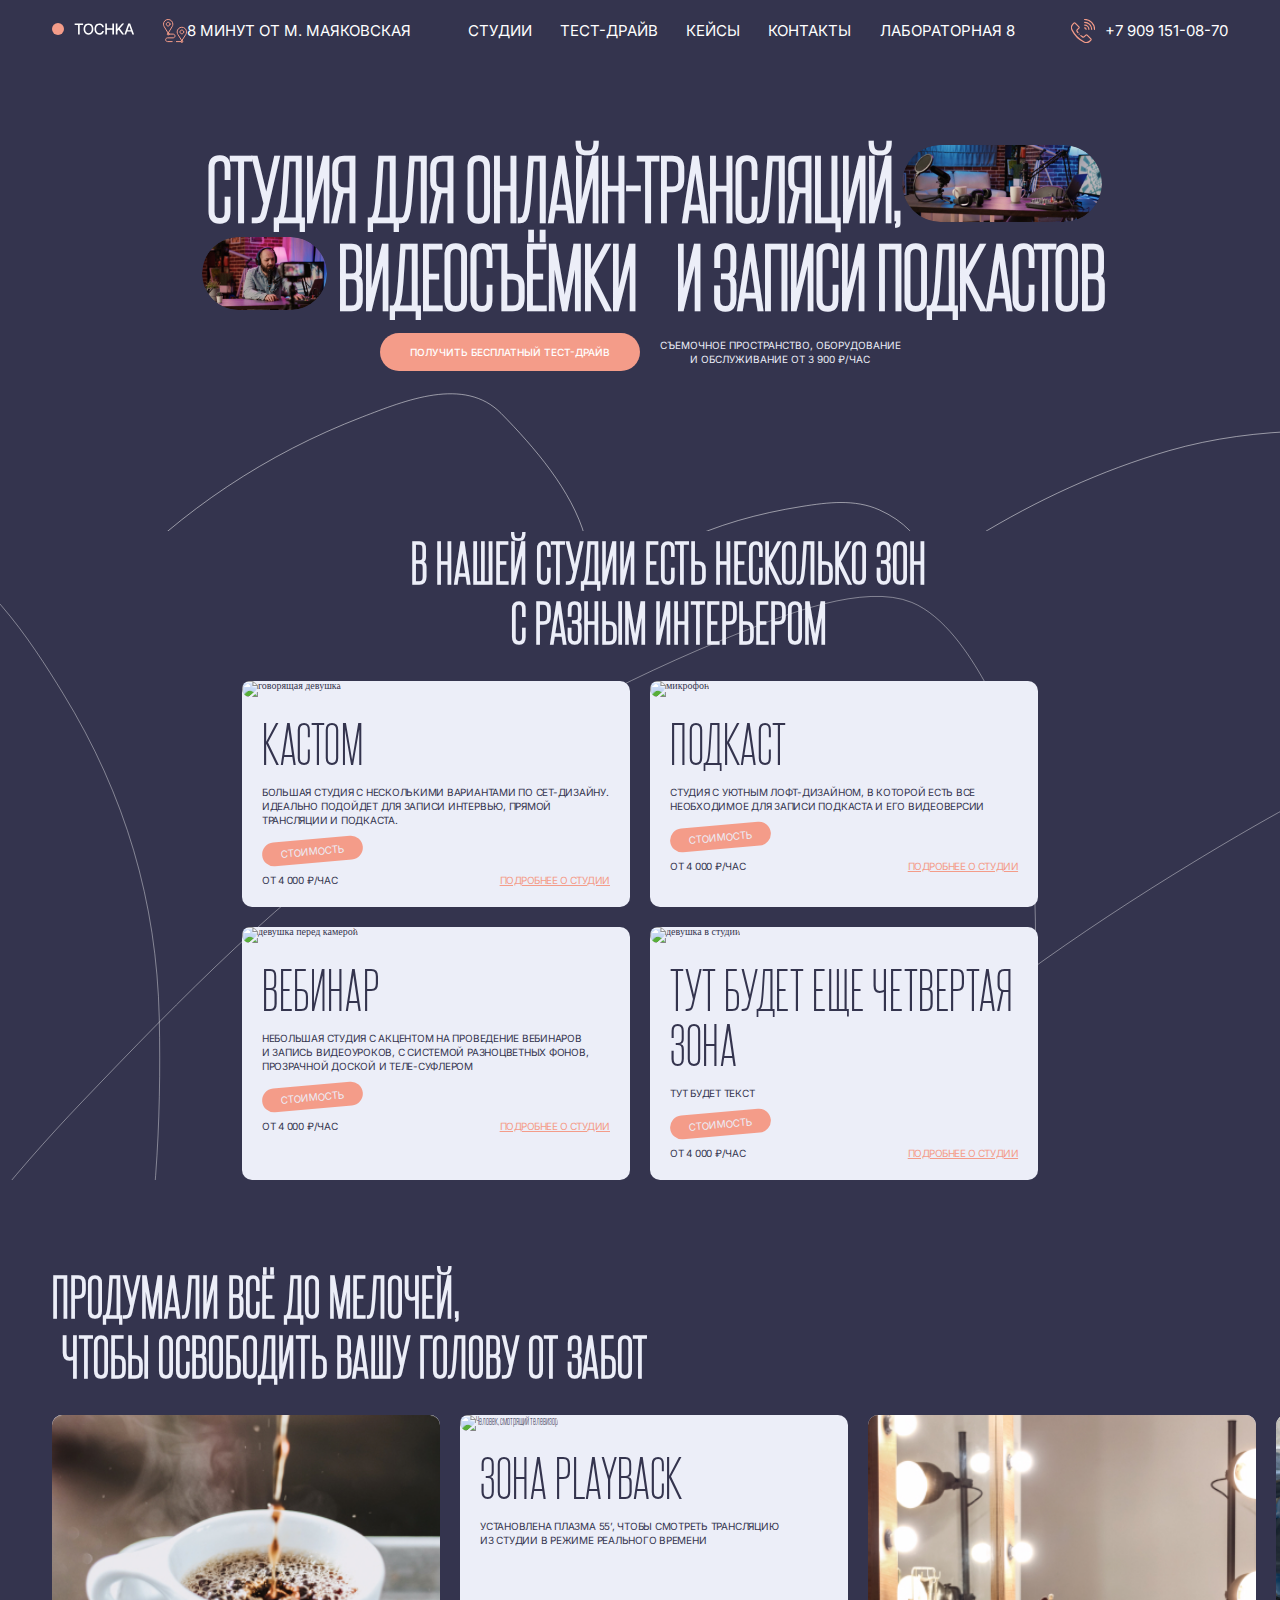
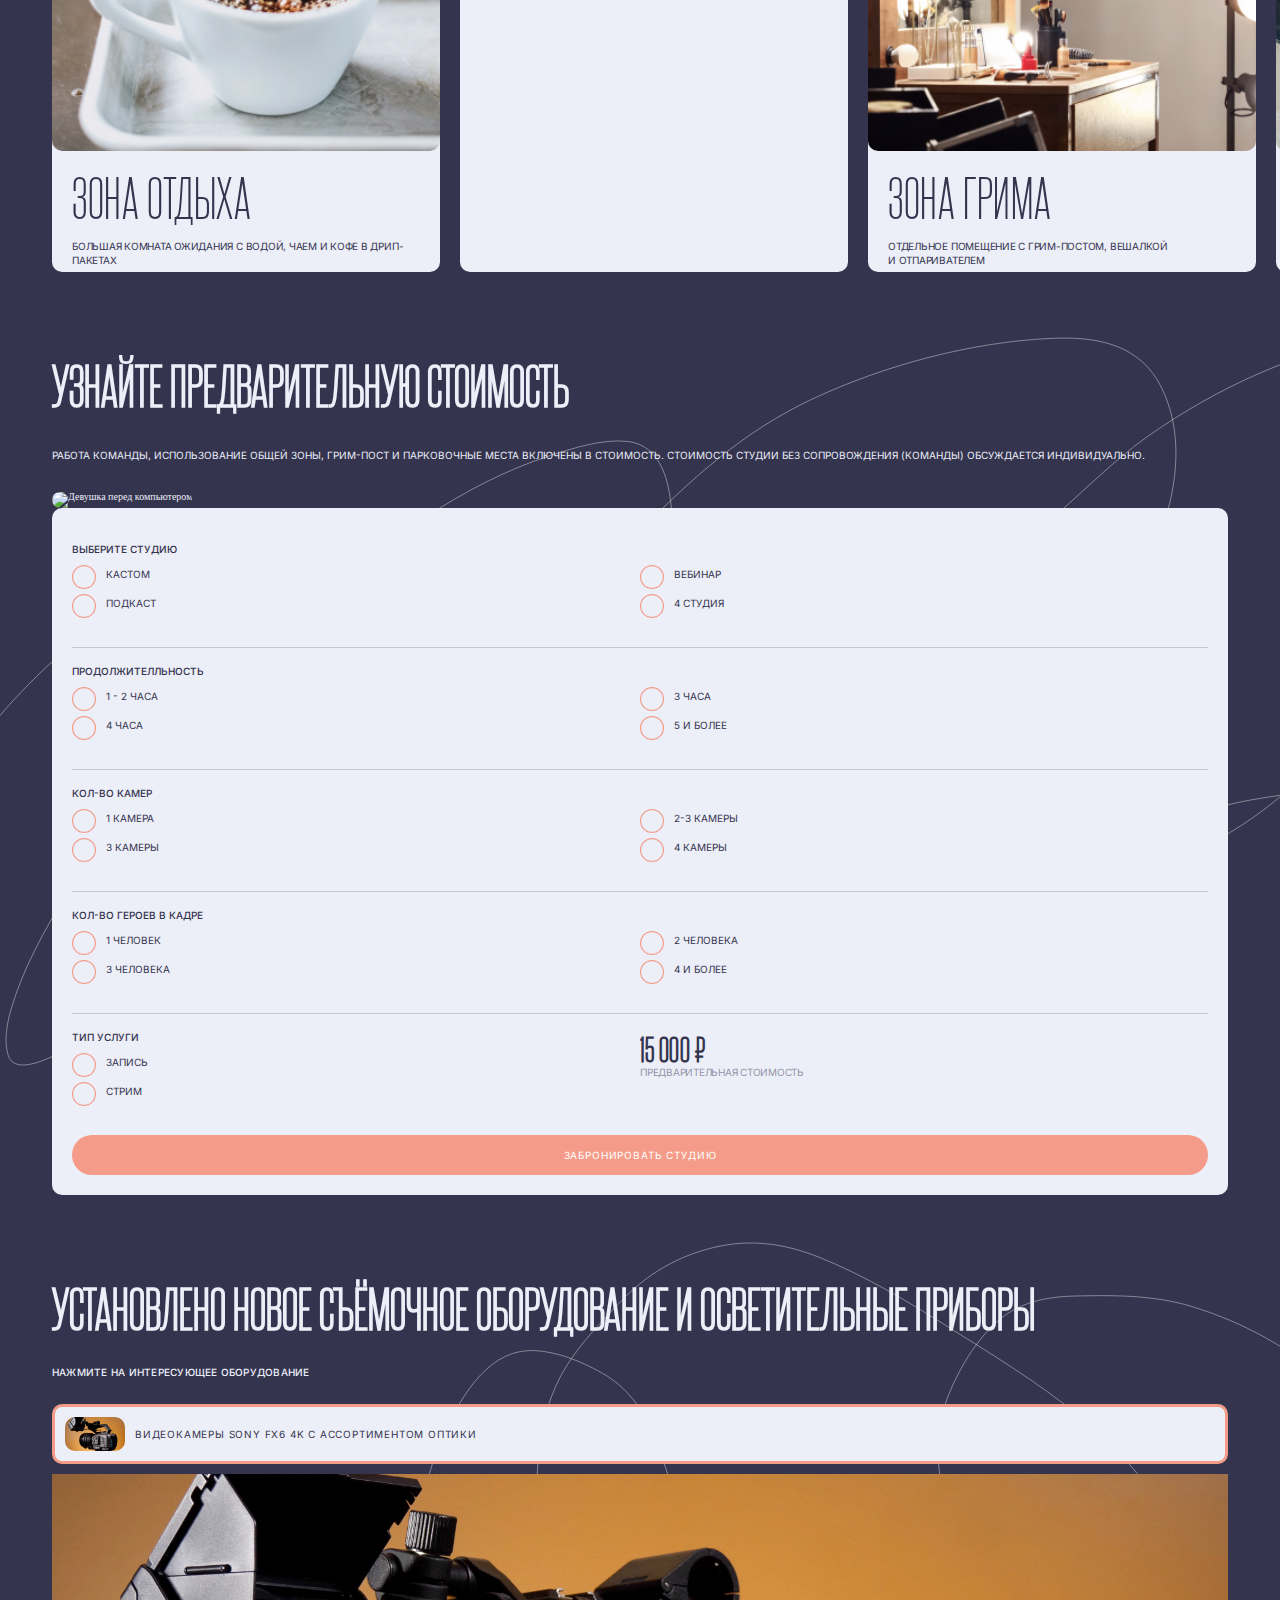
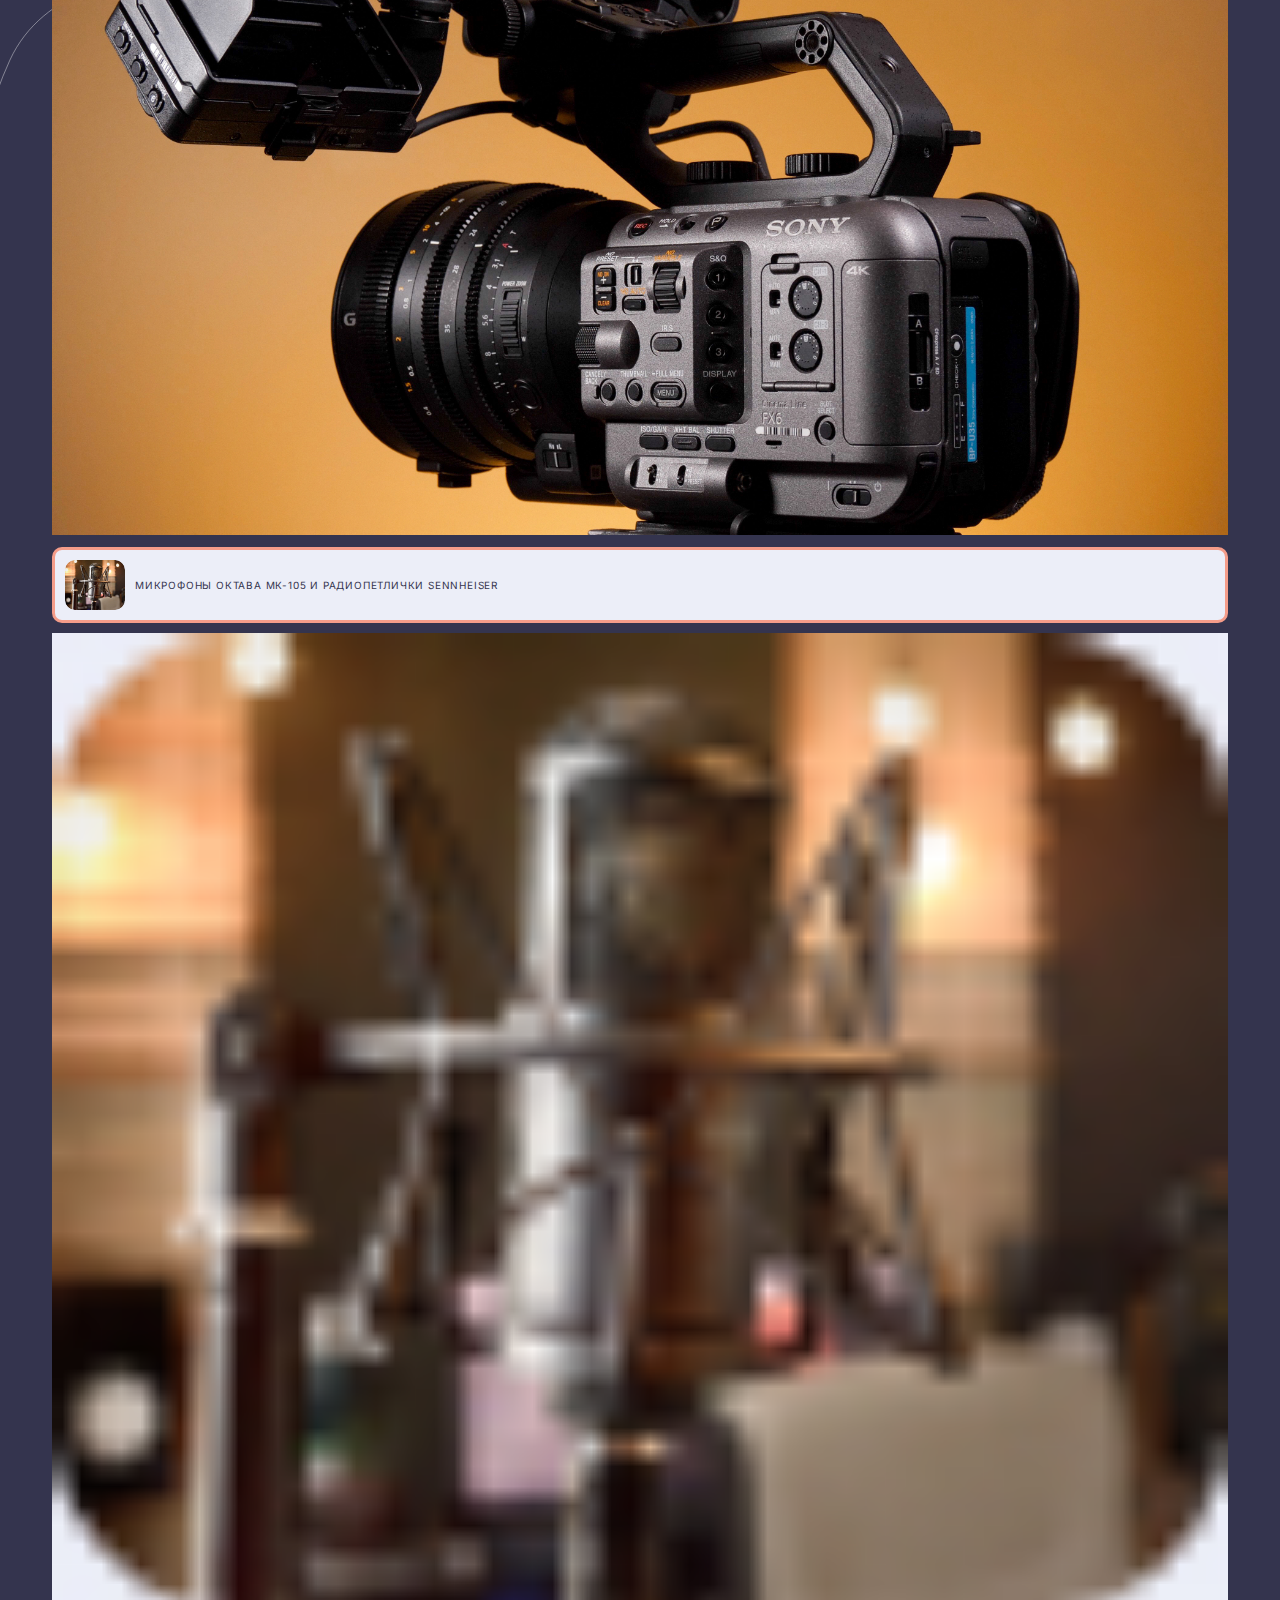
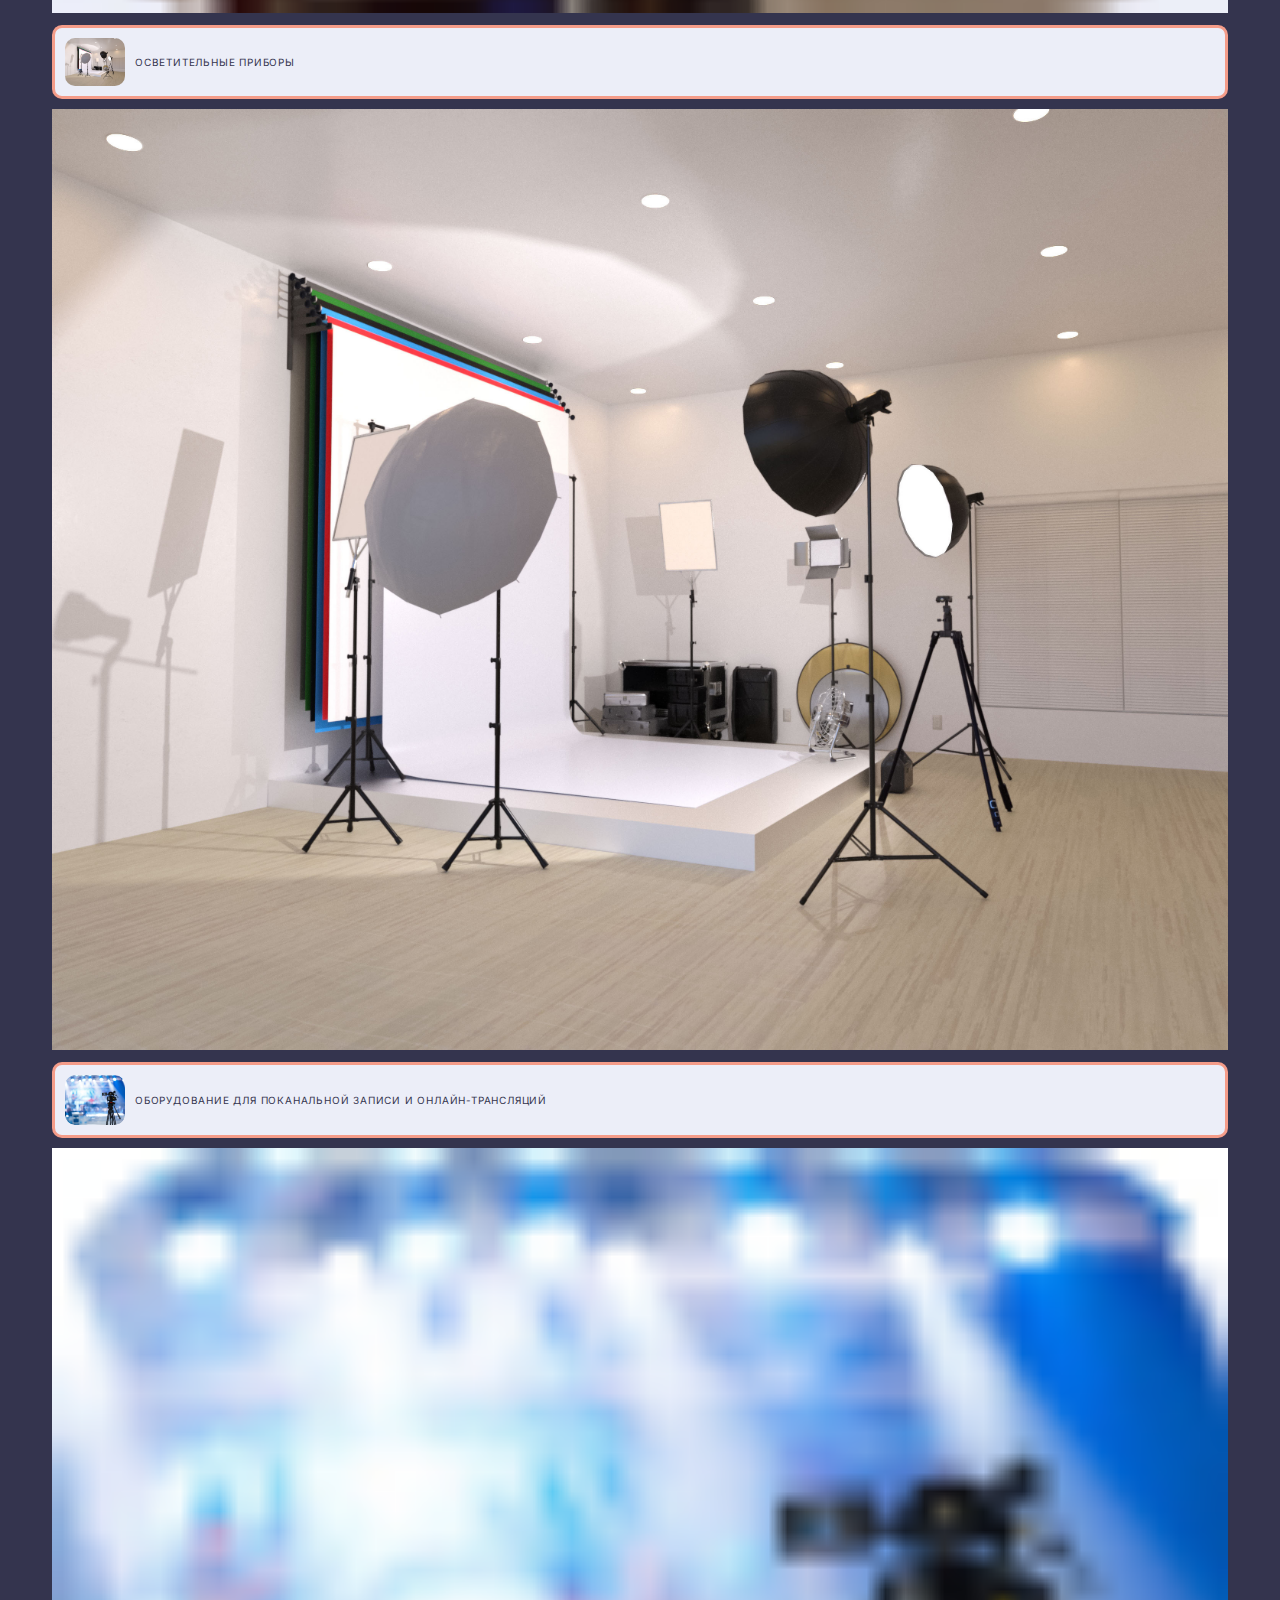
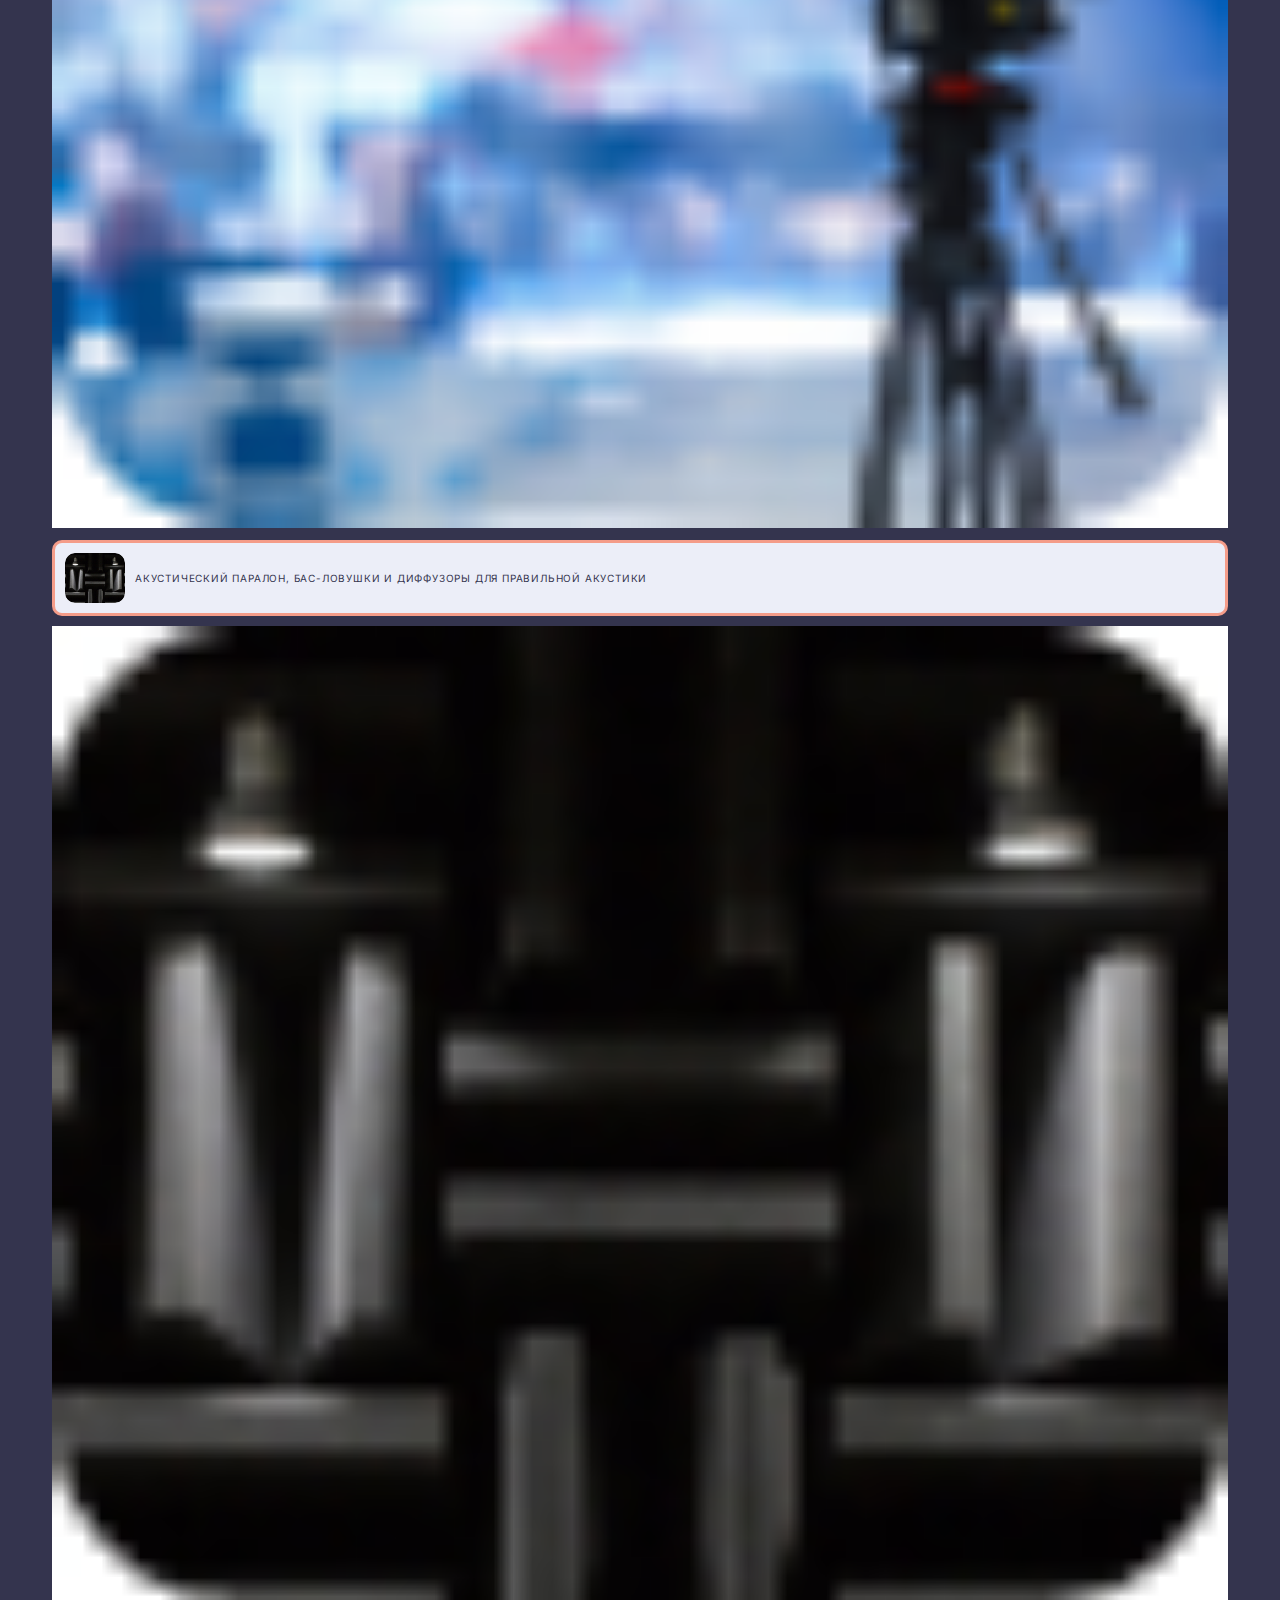
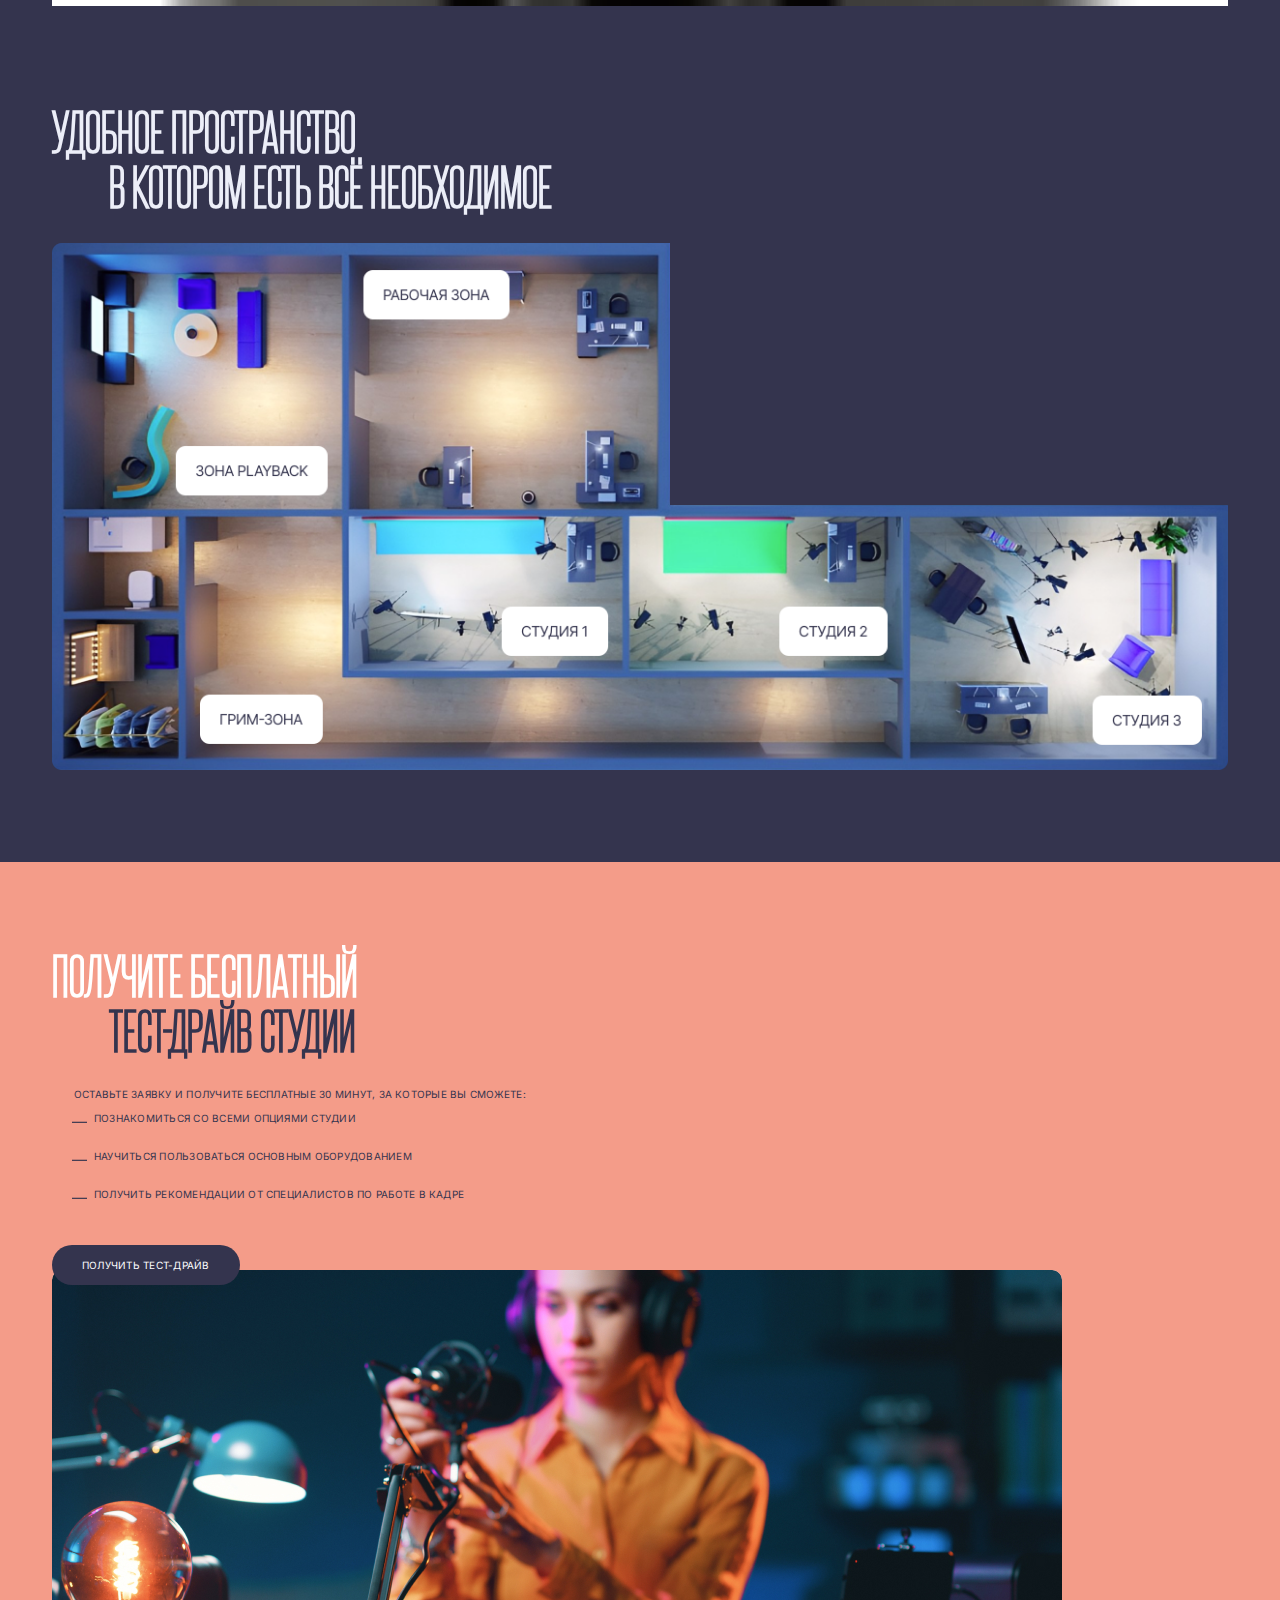
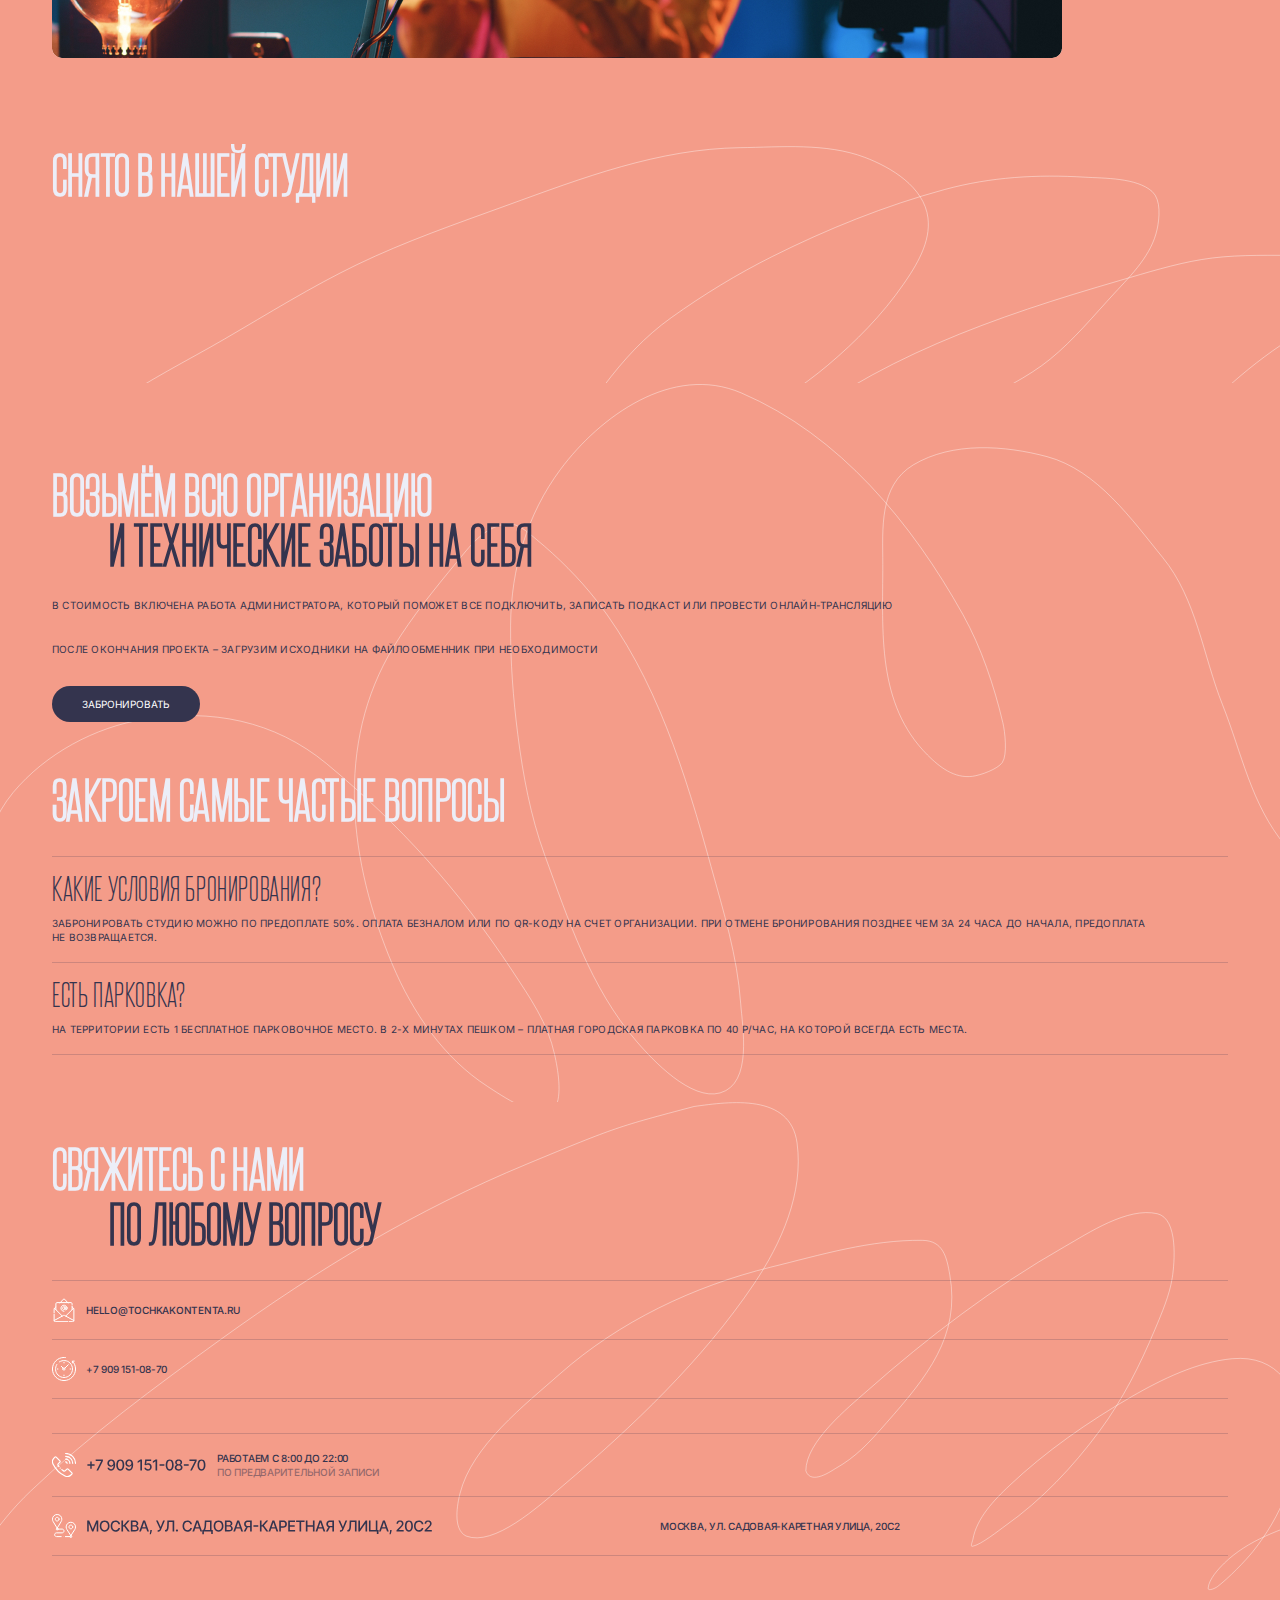
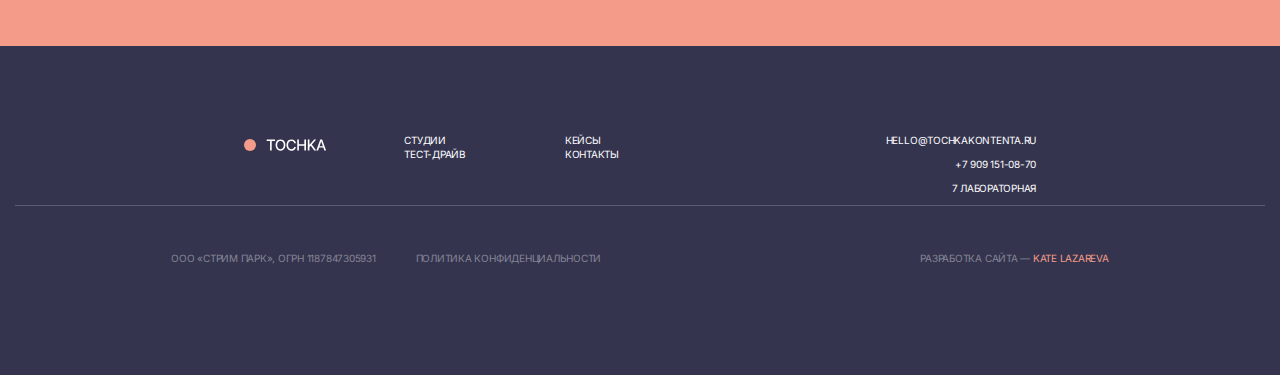
==== index.html @ ff220f50 "0" ====
<!DOCTYPE html>
<html lang="ru">
<head>
    <meta charset="UTF-8">
    <meta name="viewport" content="width=device-width, initial-scale=1.0">
    <link rel="stylesheet" href="normalize.css">
    <link rel="preconnect" href="https://fonts.googleapis.com">
    <link rel="preconnect" href="https://fonts.gstatic.com" crossorigin>
    <link href="https://fonts.googleapis.com/css2?family=Inter:wght@100;200&display=swap" rel="stylesheet">
    <link rel="stylesheet" href="styles.css">
    <title>TOCHKA</title>
</head>
<body>
    <header class="main-header">
        <div class="wrapper">
            <a href="#" class="logo-logo">
                <img src="imgs/logo.svg" alt="логотип">
            </a>
            <a href="#" class="main-header__loc">
                <img src="imgs/location.svg" alt="адресс">
                <span class="main-header__sp">8 минут от м. Маяковская</span>
            </a><br>
            <a href="#" class="main-header__link">студии</a>
            <a href="#" class="main-header__link">тест-драйв</a>
            <a href="#" class="main-header__link">кейсы</a>
            <a href="#" class="main-header__link">контакты</a>
            <a href="form.html" class="main-header__link">лабораторная 8</a><br>
            <a href="#" class="main-header__sp">
                <img src="imgs/phone.svg" alt="номер телефона">
                <span class="main-header__span">+7 909 151-08-70</span>
            </a>
            <button class="main-header__burger">
                <img src="imgs/burger.svg" alt="бургер меню">
            </button>

        </div>
    </header>
    <main>
        <section class="section_1">
            <div class="wrapper" style="text-align: center;">
                <p class="section_1__main-p">
                    <span class="main-header__image-span">
                        студия для онлайн-трансляций,<img class="sect_1-img_1" src="imgs/studio1.jpg" alt="студия">
                    </span>
                 </p>
                
                 <p class="section_1__main-p">
                    <span class="main-header__image-span">
                    <img class="sect_1-img_2" src="imgs/studio2.jpg" alt="говорящий диктор">
                     видеосъёмки
                    </span>
                    <span class="main-header__image-span">и записи подкастов</span>
                </p>
                
                <div class="section__bottom">
                    <div class="section_1__block">
                        <a href="#" class="section_1__button">Получить бесплатный тест-драйв</a>
                    </div>
                    <p class="section_1__sub-p">Съемочное пространство, оборудование<br>и обслуживание от 3 900 ₽/час</p>
                </div>
            </div>
        </section>
        <section class="section_2">
            <div class="wrapper">
                <h2>
                    <span class="section_2__span-1">в нашей студии есть</span> 
                    <span class="section_2__span-2"> несколько зон</span> 
                    <br> 
                    <span class="section_2__span-3">с разным интерьером</span>
                </h2>
                
                <ul class="section_2__list">
                    <li class="list__item">
                        <img src="imgs/girl234.jpg" alt="говорящая девушка">
                        <div class="item__main">
                            <h3>кастом</h3>
                            <p>Большая студия с несколькими вариантами по сет-дизайну. 
                            Идеально подойдет для записи интервью, прямой трансляции и подкаста.</p>
                            <p class="item__cost">стоимость</p>
                            <div class="item__bottom">
                                <p>От 4 000 ₽/час</p>
                                <a href="#">Подробнее о студии</a>
                            </div>
                        </div>
                    </li>
                    <li class="list__item">
                        <img src="imgs/microo.jpg" alt="микрофон">
                        <div class="item__main">
                            <h3>подкаст</h3>
                            <p>Студия с уютным лофт-дизайном, в которой есть все необходимое для записи
                            подкаста и его видеоверсии</p>
                            <p class="item__cost">стоимость</p>
                            <div class="item__bottom">
                                <p>От 4 000 ₽/час</p>
                                <a href="#">Подробнее о студии</a>
                            </div>
                        </div>
                    </li>
                    <li class="list__item">
                        <img src="imgs/girl.jpg" alt="девушка перед камерой">
                        <div class="item__main">
                            <h3>вебинар</h3>
                            <p>Небольшая студия с акцентом на проведение вебинаров и запись видеоуроков,
                            с системой разноцветных фонов, прозрачной доской и теле-суфлером</p>
                            <p class="item__cost">стоимость</p>
                            <div class="item__bottom">
                                <p>От 4 000 ₽/час</p>
                                <a href="#">Подробнее о студии</a>
                            </div>
                        </div>
                    </li>
                    <li class="list__item">
                        <img src="imgs/1111.jpg" alt="девушка в студии" class="section_2__img">
                        <div class="item__main">
                            <h3>Тут будет еще четвертая зона</h3>
                            <p>тут будет текст</p>
                            <p class="item__cost">стоимость</p>
                            <div class="item__bottom">
                                <p>От 4 000 ₽/час</p>
                                <a href="#">Подробнее о студии</a>
                            </div>
                        </div>
                    </li>
                </ul>
            </div>
        </section>
        <section class="section_3">
            <div class="wrapper">
                <h2> 
                    <span class="section_3__span-1" style="text-align: center;">Продумали всё до мелочей,</span><br>
                    <span class="section_3__span-2">чтобы освободить</span> 
                    <span class="section_3__span-3">вашу голову от забот</span>
                </h2>

                <ul class="section_3__list">
                    <li class="list__item">
                        <img src="imgs/coffee.jpg" alt="кофе">
                        <div class="item__main">
                            <h3>Зона отдыха</h3>
                            <p>Большая комната ожидания с водой, чаем и кофе в дрип-пакетах</p>
                        </div>
                    </li>

                    <li class="list__item">
                        <img src="imgs/2222.jpg" alt="Человек, смотрящий телевизор">
                        <div class="item__main">
                            <h3>Зона playback</h3>
                            <p>Установлена плазма 55’, чтобы смотреть трансляцию из студии в режиме реального времени</p>
                        </div>
                    </li>
                    
                    <li class="list__item">
                        <img src="imgs/makeup.jpg" alt="Зона грима">
                        <div class="item__main">
                            <h3>Зона грима</h3>
                            <p>Отдельное помещение с грим-постом, вешалкой и отпаривателем</p>
                        </div>
                    </li>
                    
                    <li class="list__item">
                        <img src="imgs/car.jpg" alt="Машины на парковке">
                        <div class="item__main">
                            <h3>Парковочные места</h3>
                            <p>2 парковочных места для наших гостей прямо под окнами в тихом, закрытом дворе</p>
                        </div>
                    </li>
                </ul>
            </div>
        </section>
        <section class="section_4">
            <div class="wrapper">
                <h2>УЗНАЙТЕ ПРЕДВАРИТЕЛЬНУЮ СТОИМОСТЬ </h2>
                <p class="section_4__main-p">Работа команды, использование общей зоны, грим-пост и парковочные места включены в стоимость. 
                    Стоимость студии без сопровождения (команды) обсуждается индивидуально.</p>
                <div class="form">
                    <div class="form__image">
                        <img src="imgs/3333.jpg" alt="Девушка перед компьютером" class="form__main-image">
                    </div>
                    <form method="post" class="main-form">
                        <fieldset class="main-form__fieldset">
                            <legend>
                                Выберите студию
                            </legend>
                            <ul class="form__list">
                                <li>
                                    <input type="radio" name="servise" id="radio-1">
                                    <label for="radio-1">кастом</label>
                                </li>
                                <li>
                                    <input type="radio" name="servise" id="radio-2">
                                    <label for="radio-2">Вебинар</label>
                                </li>
                                <li>
                                    <input type="radio" name="servise" id="radio-3">
                                    <label for="radio-3">Подкаст</label>
                                </li>
                                <li>
                                    <input type="radio" name="servise" id="radio-4">
                                    <label for="radio-4">4 студия</label>
                                </li>
                            </ul>
                        </fieldset>
                        <fieldset class="main-form__fieldset">
                            <legend>
                                Продолжителльность
                            </legend>
                            <ul class="form__list">
                                <li>
                                    <input type="radio" name="time" id="radio-5">
                                    <label for="radio-5">1 - 2 часа</label>
                                </li>
                                <li>
                                    <input type="radio" name="time" id="radio-6">
                                    <label for="radio-6">3 часа</label>
                                </li>
                                <li>
                                    <input type="radio" name="time" id="radio-7">
                                    <label for="radio-7">4 часа</label>
                                </li>
                                <li>
                                    <input type="radio" name="time" id="radio-8">
                                    <label for="radio-8">5 и более</label>
                                </li>
                            </ul>
                        </fieldset>
                        <fieldset class="main-form__fieldset">
                            <legend>
                                кол-во камер
                            </legend>
                            <ul class="form__list">
                                <li>
                                    <input type="radio" name="cam" id="radio-9">
                                    <label for="radio-9">1 камера</label>
                                </li>
                                <li>
                                    <input type="radio" name="cam" id="radio-10">
                                    <label for="radio-10">2-3 камеры</label>
                                </li>
                                <li>
                                    <input type="radio" name="cam" id="radio-11">
                                    <label for="radio-11">3 камеры</label>
                                </li>
                                <li>
                                    <input type="radio" name="cam" id="radio-12">
                                    <label for="radio-12">4 камеры</label>
                                </li>
                            </ul>
                        </fieldset>
                        <fieldset class="main-form__fieldset">
                            <legend>
                                кол-во героев в кадре
                            </legend>
                            <ul class="form__list">
                                <li>
                                    <input type="radio" name="heroes" id="radio-13">
                                    <label for="radio-13">1 человек</label>
                                </li>
                                <li>
                                    <input type="radio" name="heroes" id="radio-14">
                                    <label for="radio-14">2 человека</label>
                                </li>
                                <li>
                                    <input type="radio" name="heroes" id="radio-15">
                                    <label for="radio-15">3 человека</label>
                                </li>
                                <li>
                                    <input type="radio" name="heroes" id="radio-16">
                                    <label for="radio-16">4 и более</label>
                                </li>
                            </ul>
                        </fieldset>
                        <div class="last-list">
                            <fieldset class="section_4__form__last-list main-form__fieldset form__list">
                                <legend>Тип услуги</legend>
                                <ul>
                                    <li>
                                        <input type="radio" name="type" id="radio-17">
                                        <label for="radio-17">Запись</label>
                                    </li>
                                    <li>
                                        <input type="radio" name="type" id="radio-18">
                                        <label for="radio-18">Стрим</label>
                                    </li>
                                </ul>
                            </fieldset>
                            <div class="last-list-cost">
                                <span>15 000 ₽</span>
                                <p>Предварительная стоимость</p>
                            </div>
                        </div>  
                        <a class="main-form__link--btn" href="#">Забронировать студию</a>
                    </form>
                </div>
            </div>
        </section>
        <section class="section_5">
            <div class="wrapper">
                <h2>Установлено новое съёмочное оборудование и осветительные приборы</h2>
                <p class="section_5-p-start">Нажмите на интересующее оборудование</p>
                <ul>
                    <li>
                        <details open>
                            <summary>
                                <img src="imgs/4444.jpg" alt="камера" width="60px">
                                Видеокамеры Sony FX6 4K с ассортиментом оптики
                            </summary>
                            <img src="imgs/4444.jpg" alt="видеокамера" class="details_active">
                        </details>   
                    </li>
                    
                    <li>
                        <details open>
                            <summary>
                                <img src="imgs/micro.jpg" alt="микрофон" width="60px">
                                Микрофоны Октава МК-105 и радиопетлички Sennheiser
                            </summary>
                            <img src="imgs/micro.jpg" alt="микрофон" class="details_active">
                        </details>
                    </li>
                    
                    <li>
                        <details open>
                            <summary>
                                <img src="imgs/lamp.jpg" alt="Лампы" width="60px">
                                Осветительные приборы
                            </summary>
                            <img src="imgs/lamp.jpg" alt="Лампы" class="details_active">
                        </details>
                    </li>
                    
                    <li>
                        <details open>
                            <summary>
                                <img src="imgs/camera 2.jpg" alt="Видеокамера на студии" width="60px">
                                Оборудование для поканальной записи и онлайн-трансляций
                            </summary>
                            <img src="imgs/camera 2.jpg" alt="Видеокамера на студии" class="details_active">
                        </details>
                    </li>
                    
                    <li>
                        <details open>
                            <summary>
                                <img src="imgs/sound.jpg" alt="Паралон" width="60px">
                                акустический паралон, бас-ловушки и диффузоры для правильной акустики
                            </summary>
                            <img src="imgs/sound.jpg" alt="Паралон" class="details_active">
                        </details>
                    </li>
                </ul>
            </div>
        </section>
        <section class="section_6">
            <div class="wrapper">
                <h2>Удобное пространство <br> 
                    <span>в котором есть всё</span> необходимое</h2>
                <img src="imgs/flat.png" alt="схема студии" width="100%">
            </div>
        </section>
        <div class="second-main-part">
            <section class="section_7">
                <div class="wrapper">
                    <h2 ;">Получите бесплатный <br> 
                        <span class="section_7__h2-span">
                            тест-драйв студии
                        </span>
                    </h2>
                    
                    <div class="section_7-main">
                        <p>Оставьте заявку и получите бесплатные 30 минут, за которые вы сможете:</p>
                        <ul>
                            <li><img src="imgs/line.svg" alt="Тире"> <p>Познакомиться со всеми опциями студии</p> </li><br>
                            <li><img src="imgs/line.svg" alt="Тире"> <p>Научиться пользоваться основным оборудованием</p> </li><br>
                            <li><img src="imgs/line.svg" alt="Тире"> <p>Получить рекомендации от специалистов по работе в кадре</p> </li><br>
                        </ul>
                    </div>
                    
                    <div class="section_7__link-block">
                        <a class="part-2__link" href="#" >Получить тест-драйв</a>
                    </div>
                    
                    <img src="imgs/women-micro.jpg" alt="Женщина за микрофоном" class="section_7-main-image">
                </div>
            </section>
            <section class="section_8">
                <div class="wrapper">
                    <h2>Снято в нашей студии</h2>
                    <ul>
                        <li>
                            <iframe width="72.5%" src="https://www.youtube.com/watch?v=6B_uDsIemXo"></iframe>
                        </li>
                        <li>
                            <iframe width="72.5%" src="https://www.youtube.com/watch?v=6B_uDsIemXo"></iframe>
                        </li>
                        <li>
                            <iframe width="72.5%" src="https://www.youtube.com/watch?v=6B_uDsIemXo"></iframe>
                        </li>
                    </ul>
                </div>
            </section>
            <section class="section_9">
                <div class="wrapper">
                    <div class="section_9-top">
                        <h2>Возьмём всю организацию <br> <span>и технические заботы на себя</span></h2>
                        <div class="section-9-top__main">
                            <div>
                                <p>В стоимость включена работа администратора, который поможет все подключить, 
                                    записать подкаст или провести онлайн-трансляцию</p>
                            </div>
                            <div>
                                <p>после окончания проекта – загрузим исходники на файлообменник при необходимости</p>
                                <a href="#" class="part-2__link">Забронировать</a>
                            </div>
                        </div>
                    </div>
                    <div class="section_9-main">
                        <h2>Закроем самые частые вопросы</h2>
                        <ul>
                            <li>
                                <h3>Какие Условия бронирования?</h3>
                                <p>Забронировать студию можно по предоплате 50%. 
                                Оплата безналом или по QR-коду на счет организации. 
                                При отмене бронирования позднее чем за 24 часа до начала, 
                                предоплата не возвращается.</p>
                            </li>
                            <li>
                                <h3>Есть Парковка?</h3>
                                <p>На территории есть 1 бесплатное парковочное место. 
                                В 2-х минутах пешком – платная городская парковка по 40 р/час, 
                                на которой всегда есть места.</p>
                            </li>
                        </ul>
                    </div>
                </div>
            </section>
            <section class="section_10">
                <div class="wrapper">
                    <h2>Свяжитесь с нами <br> <span>по любому вопросу</span></h2>
                    <ul class="contact-list">
                        <li class="contact-list__item">
                            <img src="imgs/mail.svg" alt="Почта"> hello@tochkakontenta.ru
                        </li>
                        <li class="contact-list__item">
                            <img src="imgs/time.svg" alt="телефон"> +7 909 151-08-70
                        </li>
                        <li class="contact-list__item">
                            <a href="#"><img src="imgs/telegram.svg" alt="Telegram" class="sr-only"></a> 
                            <a href="#"><img src="imgs/whatsapp.svg" alt="Whatsapp" class="sr-only"></a>
                        </li>
                        <li class="contact-list__item">
                            <img src="imgs/working-hours.svg" alt="Часы">
                            <p>Работаем с 8:00 до 22:00 <br> 
                                <span>по предварительной записи</span>
                            </p>
                        </li>
                        <li class="contact-list__item">
                            <img src="imgs/location-2.svg" alt="Адресс"> 
                            <a href="https://yandex.ru/maps/213/moscow/house/sadovaya_karetnaya_ulitsa_20s2/Z04YcAZgQUIGQFtvfXt2c3hkZg==/?ll=37.611814%2C55.772374&z=17.91"> Москва, ул. Садовая-Каретная улица, 20с2</a>
                        </li>
                    </ul>
                </div>
            </section>
        </div>
    </main>
    <footer>
        <div class="footer">
            <container class="footer-flex">    
                <ul class="footer-links__grid">
                    <li class="footer-links__grid-item">
                        <img class="logo" src="imgs/logo.svg">
                    </li>
                    <li class="footer-links__grid-item">
                        <a href="#" class="footer-content">студии</a><br>
                        <a href="#" class="footer-content">тест-драйв</a>
                    </li>
                    <li class="footer-links__grid-item">
                        <a href="#" class="footer-content">кейсы</a><br>
                        <a href="#" class="footer-content">контакты</a>
                    </li>
                    <li class="footer-links__grid-item">
                        <img src="imgs/vk.svg" alt="логотип вк" class="sr-only">
                        <img src="imgs/youtube.svg" alt="логотип ютуба" class="sr-only">
                    </li>
                    <li class="footer-content__grid-item">
                        <div class="footer-links-grid__grid">
                            <a href="#" class="footer-content">hello@tochkakontenta.ru</a>
                            <a href="#" class="footer-content">+7 909 151-08-70</a>
                            <a href="grid.html" class="footer-content">7 лабораторная</a>
                            <a class="footer-content">
                                <img src="imgs/telegram1.svg" alt="логотип телеграма" class="sr-only">
                                <img src="imgs/whatsapp1.svg" alt="логотип ватцапа" class="sr-only">
                            </a>
                        </div>
                    </li>
                </ul>
            </container>
            <div class="footer-line"></div>
            <div class="politics-center">
                <div class="politics">
                    <p class="politics-grid">ООО «Стрим Парк», ОГРН 1187847305931</p>
                    <p class="politics-grid">Политика конфиденциальности</p>
                    <p style="text-align: end; padding: 20px;">Разработка сайта — <a href="#">Kate lazareva</a></p>
                </div>    
            </div>
            
        </div>
        
    </footer>
</body>
</html>
---- styles.css ----
@font-face {
    font-family: "Steelfish";
    src: url("fonts/SteelfishLt-Regular.woff") format('woff'),
         url("fonts/SteelfishRg-Bold.woff") format('woff');
}        

* {
    box-sizing: border-box;
}

html ::selection{
    color: var(--main);
    background-color: var(--second-main);
}

html, body{
    min-width: 100%;
    overflow-x: hidden;
}

a:visited {
    color:  white;
}

ul {
    list-style-type: none;
}

h1 h2 h3 h4 h5 h6 {
    font-family: 'Steelfish', sans-serif;
}

:root {
    font-size: 62.5%;
    --second-main: #F49C89;
    --main-text: #ECEEF8;
    --main: #34344E;
    --sub-text: #FFF;
    --line-color: rgba(52, 52, 78, 0.50);
}  


body{
    color: var(--main-text);
    background-color: var(--main);
}

header{
    font-size: 1.5rem;
}

.main-header .wrapper {
    display: flex;
    flex-direction: row;
    justify-content: space-between;
    flex-wrap: nowrap;
    text-align: center;
    padding: 17px 20px 16px;
    background-color: var(--main);
}

.second-main-part ::selection{
    color: var(--second-main);
    background-color: var(--main);
}

.sr-only {
    position: absolute;
    width: 1px;
    height: 1px;
    padding: 0;
    margin: -1px;
    overflow: hidden;
    clip: rect(0, 0, 0, 0);
    white-space: nowrap;
    border-width: 0;
}

.main-header__link{
    color: var(--sub-text);
    display: flex;
    align-items: center;
    text-decoration: none;
    font-family: "Inter", sans-serif;
    text-transform: uppercase;
}
.main-header__sp{
    color: var(--sub-text);
    display: flex;
    align-items: center;
    text-decoration: none;
    font-family: "Inter", sans-serif;
    text-transform: uppercase;
}
.main-header__loc{
    color: var(--sub-text);
    display: flex;
    align-items: center;
    text-decoration: none;
    font-family: "Inter", sans-serif;
    text-transform: uppercase;
}

.main-header__span{
    padding-left: 10px;
}

.main-header__link--laba{
    color: var(--second-main);
}

.link__adr{
    display: none;
}

.main-header__list{
    gap: 20px;
    display: flex;
    margin-top: 10px;
    
}

.main-header__burger{
    display: none;
    background-color: transparent;
    background-repeat: no-repeat;
    border: none;
    cursor: pointer;
    overflow: hidden;
    outline: none;
}

.hidden_h1{
    display: none;
}

.section_1{
    padding: 82px 0 145px;
    background-color:  var(--main); 
    background: url('../imgs/Vector\ 7.svg') 0 0 no-repeat;
}

.section_1__main-p  {
    font-size: 8rem;
    font-family: 'Steelfish', sans-serif;
    font-weight: 700;
    line-height: 110%;
    text-transform: uppercase;
}

.sect_1-img_1{
    border-radius: 200px;
    object-fit: cover;
    width: 200px;
}

.sect_1-img_2{
    border-radius: 200px;
    object-fit: cover;
    width: 125px;
}


.section_1__main-p span{
    margin-left: 28px;
}

.section_1__sub-p{
    font-family: 'Inter', sans-serif;
    font-style: normal;
    font-weight: 400;
    line-height: 140%;
    text-transform: uppercase;
}

.main-header__image-span{
    position: relative;
    
}

.main-header__image-span ::before{
    background-size: 100px 100px;
    display: block;
    position: absolute;
    background-image: url('../imgs/Rectangle\ 75.jpg');
    width: 100px;
    height: 100px;
}

.section_1__block{
    text-align: center
}
.section_1__button{
    width: 270px;
    padding: 13px 30px;
    color: var(--sub-text);
    text-transform: uppercase;
    text-decoration: none;
    font-weight: 500;
    font-family: 'Inter';
    background-color: var(--second-main);
    border-radius: 100px;
    line-height: 100%;
}

.section_1__button:hover{
    transition: 0.3s;
    color: var(--second-main );
    background-color: var(--main);
    border: 2px solid var(--second-main);
    padding: 11px 28px;
}

.section__bottom{
    margin: 20px 0;
    align-items: center;
    gap: 20px;
    display: flex;
    flex-wrap: wrap-reverse;
    justify-content: center;
}

.section_2{    
    background: url('../imgs/Vector\ 1.svg') 0 0 no-repeat; 
}

.section_2 h2{
    font-size: 5rem;
    font-style: normal;
    text-align: center;
    font-family: 'Steelfish', sans-serif;
    line-height: 120%;
    text-transform: uppercase;
    margin-bottom: 30px;
    letter-spacing: 1px;
    position: relative;
    font-weight: bold;
}

.section_2__span-1{
    margin-left: 57px;
    padding: 0;
}

.section_2__span-3{
    margin-left: 57px;
}

.section_2__list{
    display: flex;
    flex-wrap: wrap;
    justify-content: center;
    gap: 20px;
}


.list__item{
    min-width: 33%;
    background-color:var(--main-text);
    color: var(--main);
    max-width: 320px;
    border-radius: 10px;
}

.list__item img{
    height: 336px;
    width: 100%;
    border-radius: 10px;
    object-fit: cover;
}

.item__main{
    padding: 18px 20px 20px;
    font-weight: normal;
}

.item__main h3{
    font-family: 'Steelfish';
    font-size: 5rem;
    font-weight: 500;
    line-height: 110%; /* 33px */
    letter-spacing: 0.6px;
    text-transform: uppercase;
    margin-bottom: 15px;
}

.item__cost{
    transform: rotate(-5deg);
    padding: 5px 5px;
    border-radius: 100px;
    background: var(--second-main, #F49C89);
    display: flex;
    justify-content: center;
    align-items: center;
    line-height: 100%;
    color: var(--main-text);
    max-width: 101px;
    margin-top: 12px;
    margin-bottom: 10px;
    letter-spacing: 4%;
}

.item__main p{
    font-family: 'Inter', sans-serif;
    font-style: normal;
    font-weight: 400;
    line-height: 140%; /* 16.8px */
    letter-spacing: -0.24px;
    text-transform: uppercase;
}

.item__bottom{
    display: flex;
    justify-content: space-between;
    letter-spacing: -0.24px;
    line-height: 140%;
}

.item__bottom a {
    color: var(--second-main);
    font-family: 'Inter', sans-serif;
    text-transform: uppercase;
    line-height: 140%; /* 16.8px */
    letter-spacing: -0.48px;
}

.item__bottom a:hover{
    transition: 0.3s;
    color: var(--main);
} 
.section_3{
    font-family: "Steelfish", sans-serif; 
    margin-top: 85px;
    margin-bottom: 57px;
}

.section_3 h2{
    font-size: 5rem;
    font-style: normal;
    font-weight: 600;
    line-height: 120%; /* 44px */
    text-transform: uppercase;
    margin-bottom: 30px;
    letter-spacing: 1px;
}


.section_3__span-2{
    margin-left: 10px;
}

.section_3__list{
    display: flex;
    gap: 20px;
}

.section_3__list .list__item {
    width: 261px;
    height: 457px; 
}

.section_3__list li img{
    max-width: 100%;
    aspect-ratio: 1;
    object-fit: cover;
}

.section_4{
    padding-top: 28px;
    background: url('../imgs/Vector\ 9.svg') 0 0 no-repeat;
    padding-bottom: 47px;
}

.section_4 h2{
    font-family: 'Steelfish', sans-serif;
    font-size: 5rem;
    font-style: normal;
    font-weight: 700;
    line-height: 110%; 
}

.section_4__main-p{
    margin-top: 36px;
    font-style: normal;
    font-weight: 400;
    line-height: 140%; /* 16.8px */
    text-transform: uppercase;
    font-family: 'Inter', sans-serif;
    margin-bottom: 30px;
}

.main-form{
    background-color: var(--main-text);
    color: var(--main);
    border-radius: 10px;
}

.form__main-image{
    max-width: 100%;
    max-height: 1228px;
    border-radius: 10px;
    object-fit: cover;

}

.main-form{
    padding: 18px 20px 20px;
    font-family: 'Inter', sans-serif;
}

.main-form__fieldset{
    border: none;
    padding-bottom: 20px;
    border-bottom: 1px solid rgba(52, 52, 78, 0.20);
}

.form form legend{
    padding-top: 18px;
    padding-bottom: 15px;
    text-transform: uppercase;
    font-style: normal;
    font-weight: 500;
}

.form__list{
    display: grid;
    grid-template-columns: repeat(2, 1fr);
}

.form__list li input[type=radio]{
    display: none;
}

.form__list li label{
    text-transform: uppercase;
    margin-bottom: 19px;
    position: relative;
    user-select: none;
    display: inline-block;

}


.form__list li label:before{
    content: '';
    display: inline-block;
    position: absolute;
    width: 24px;
    height: 24px;
    top: -4px;
    left: -34px;
    background: url('../imgs/radio-btns (2).svg') 0 0 no-repeat;
}

.form__list li input[type=radio]:checked + label:before{
    background: url('../imgs/radio-btns (1).svg') 0 0 no-repeat;
}

.form__list li{
    margin-left: 34px
}

.form form .last-list fieldset{
    border: none;
}

.last-list{
    display: grid;
    grid-template-columns: repeat(2, 1fr)

}

.last-list-cost{
    margin-top: 18px;
}

.last-list-cost span {
    font-family: 'Steelfish';
    font-size: 3rem;
    font-style: normal;
    font-weight: 600;
    line-height: 110%; /* 33px */
    letter-spacing: 0.6px;
    text-transform: uppercase;
    margin-bottom: 13px;
}

.last-list-cost p {
    font-style: normal;
    font-weight: 400;
    line-height: 140%; /* 16.8px */
    letter-spacing: -0.24px;
    text-transform: uppercase;
    color: rgba(52, 52, 78, 0.50);
}

.main-form__link--btn{
    display: flex;
    justify-content: center;
    text-decoration: none;
    background-color: var(--second-main);
    padding: 13px 20px;
    color: white;
    border-radius: 100px;
    font-style: normal;
    font-weight: 400;
    line-height: 140%; /* 16.8px */
    letter-spacing: 0.84px;
    text-transform: uppercase;
}

.main-form__link--btn:hover{
    transition: 0.3s;
    background-color: var(--main);
    color: var(--second-main);
}


.section_5{
    padding-top: 38px;
    background: url('../imgs/Vector\ 10.svg') 0 0 no-repeat;
}

.section_5 summary {
    cursor: pointer;
    display: flex;
    padding: 10px;
    background-color: var(--main-text);
    color: var(--main);
    align-items: center;
    font-style: normal;
    font-weight: normal;
    line-height: 140%; /* 16.8px */
    letter-spacing: 0.8px;
    text-transform: uppercase;
    font-family: 'Inter', sans-serif;
    border-radius: 10px;
    border: 3px solid var(--second-main);
    margin-bottom: 10px;
}
.details_active{
    min-width: 100%;
    margin-bottom: 10px;
    max-width: 100%;
}

.section_5 summary img{
    border-radius: 10px;
    margin-right: 10px;
}


.section_5 h2 {
    font-family: 'Steelfish';
    font-size: 5rem;
    font-style: normal;
    font-weight: 700;
    line-height: 110%; /* 44px */
    text-transform: uppercase;
    margin-bottom: 30px;
}

.section_5-p-start{
    margin-bottom: 25px;
    font-style: normal;
    font-weight: 500;
    line-height: 140%; /* 16.8px */
    text-transform: uppercase;
    font-family: 'Inter', sans-serif;
    letter-spacing: 0.24px;
}

.section_6 h2{
    margin-top: 85px;
    font-size: 5rem;
    font-style: normal;
    font-weight: 700;
    line-height: 110%; /* 44px */
    text-transform: uppercase;
    margin-bottom: 30px;
}

.section_6 h2 span{
    margin-left: 57px;
}
.section_6 h2{
    font-family: 'Steelfish', sans-serif;
}

.section_6{
    background: url('../img/Union.svg') 0 0 no-repeat;
    padding-bottom: 90px;
}

.second-main-part{
    min-width: 100%;
    background-color: var(--second-main);
}

.section_7 {
    
    padding-top: 85px;
    padding-bottom: 85px;
    background: url('../img/Vector\ 13.svg') no-repeat;
    background-position: 18px 49px;
    background-color: var(--second-main);
    color: var(--main);
    font-style: normal;
    font-weight: 400;
    line-height: 140%; /* 16.8px */
    letter-spacing: 0.24px;
    text-transform: uppercase;
    font-family: 'Inter', sans-serif;
}

.section_7 h2{
    font-family: 'Steelfish', sans-serif;
    color: var(--sub-text);
    font-size: 5rem;
    font-style: normal;
    font-weight: 700;
    line-height: 110%; /* 44px */
    text-transform: uppercase;
    margin-bottom: 30px;
}

.section_7 h2 span{
    color: var(--main);
    margin-left: 57px;
}

.section_7 ul {
    margin-top: 10px;
    margin-bottom: 20px;
    position: relative;
}
.section_7 ul img{
    position: absolute;
    top: 10px;
}
.section_7 li {
    margin-bottom: 10px;
    position: relative;
    margin-left: 20px;
}

.section_7 p {
    margin-left: 22px;
}

.section_7__link-block{
    display: flex;
    position: relative;
}

.part-2__link {
    padding: 13px 30px;
    position: absolute;
    color: var(--sub-text);
    background-color: var(--main);
    text-decoration: none;
    border-radius: 100px;
    z-index: 999;
}

.part-2__link:hover{
    background-color: var(--sub-text);
    color: var(--main);
    transition: 0.3s;
}

.part-2__link:active{
    border: 4px solid var(--main);
}

.section_7-main-image{
    margin-top: 25px;
    border-radius: 10px;
    max-width: 100%;
    height: 388px;
    object-fit: cover;
}

.section_8{
    background: url('../imgs/Vector\ 14.svg') 0 0 no-repeat;
    background-color: var(--second-main);
}

.section_8 h2 {
    font-family: 'Steelfish', sans-serif;
    font-size: 5rem;
    font-style: normal;
    font-weight: 700;
    line-height: 110%; /* 44px */
    text-transform: uppercase;
    margin-bottom: 30px;
}

.section_8 ul {
    display: flex;
    overflow-x: hidden;
}

.section_8 iframe{
    margin-right: 10px;
    border-radius: 10px;
    min-width: 261px;
    border: none;
}

.section_9 {
    background: url('../imgs/Vector\ 15.svg') 0 0 no-repeat;
    padding-bottom: 47px;
}

.section_9-top{
    padding-top: 85px;
}

.section_9-top h2{
    font-family: 'Steelfish', sans-serif;
    font-size: 5rem;
    letter-spacing: 0.5px;
    text-transform: uppercase;
    font-weight: bold;
    margin-bottom: 30px;
}

.section_9-top h2 span {
    margin-left: 57px;
    color: var(--main);
}

.section_9-top p {
    margin-top: 10px;
    font-family: 'Inter', sans-serif;
    font-style: normal;
    font-weight: 400;
    line-height: 140%; /* 16.8px */
    letter-spacing: 0.24px;
    text-transform: uppercase;
    color: var(--main);
    margin-bottom: 30px;
}


.wrapper{
    max-width: 1216px;
    padding: 0 20px;
    margin: 0 auto;
}

.section_9-top a {
    border-radius: 100px;
    background: var(--main);
    color: var(--sub-text);
    padding: 13px 30px;
    text-transform: uppercase;
    text-decoration: none;
    font-family: 'Inter', sans-serif;
}
.section_9-main{
    padding-top: 85px;
}

.section_9-main h2{
    font-family: 'Steelfish', sans-serif;
    color: var(--main-text);
    font-size: 5rem;
    font-style: normal;
    font-weight: 700;
    line-height: 110%; /* 44px */
    text-transform: uppercase;
    letter-spacing: 0.48px;
    margin-bottom: 30px;
}

.section_9-main ul {
    color: var(--main);
    border-bottom: 1px solid rgba(52, 52, 78, 0.20);
}
.section_9-main li{
    border-top: 1px solid rgba(52, 52, 78, 0.20);
    padding-top: 14px;
    margin-bottom: 18px
}

.section_9-main li h3{
    font-family: 'Steelfish', sans-serif;
    font-size: 3rem;
    font-style: normal;
    font-weight: 400;
    line-height: 110%; /* 33px */
    letter-spacing: 0.6px;
    text-transform: uppercase;
    margin-bottom: 12px;
}

.section_9-main li p {  
    font-family: 'Inter', sans-serif;
    font-style: normal;
    font-weight: 400;
    line-height: 140%; /* 16.8px */
    letter-spacing: 0.24px;
    text-transform: uppercase;
}


.section_10 {
    padding-top: 38px;
    background: url('../imgs/Vector\ 16.svg') 0 0 no-repeat;
    padding-bottom: 90px;
}

.section_10 h2 {
    font-family: 'Steelfish', sans-serif;
    color: var(--main-text);
    font-size: 5rem;
    font-weight: 700;
    line-height: 110%; /* 44px */
    text-transform: uppercase;
    margin-bottom: 30px;
}

.section_10 h2 span {
    margin-left: 57px;
    color: var(--main);
}

.contact-list{
    color: var(--main);
    margin-top: 25px;
    font-family: 'Inter';
    font-style: normal;
    font-weight: 500;
    line-height: 140%;
    letter-spacing: -0.24px;
    text-transform: uppercase;
    border-top: 1px solid rgba(52, 52, 78, 0.20);
}

.contact-list__item{
    display: flex;
    gap: 10px;
    align-items: center;
    padding: 17px 0;
    border-bottom: 1px solid rgba(52, 52, 78, 0.20);
}

.contact-list__item span{
    color: var(--line-color);
}

.contact-list__item a{
    color: var(--main);
    text-decoration: none;
}

.footer{
    padding-top: 87px;
    padding-bottom: 90px;
}

.footer-links{
    display: flex;
    align-items: flex-start;
    justify-content: space-between;
    padding-bottom: 30px;
    border-bottom: 1px solid rgba(255, 255, 255, 0.20);
}

.footer-links__link{
    text-decoration: none;
    color: var(--sub-text);
    font-family: 'Inter';
    font-style: normal;
    font-weight: 400;
    line-height: 140%; 
    letter-spacing: -0.24px;
    text-transform: uppercase;
    min-width: 95px;
}

.footer-links__item{
    display: flex;
    float: left;
    margin-bottom: 15px;
    gap: 15px;
}

.politics{
    max-width: 1250px;
    display: grid;
    grid-template-columns: 1fr 1fr 2fr;
    justify-content: center;
    align-items: start;
    padding-top: 25px;
    color: rgba(255, 255, 255, 0.40);
    font-variant-numeric: lining-nums proportional-nums;
    font-family: 'Inter';
    font-style: normal;
    font-weight: 400;
    line-height: 140%; 
    letter-spacing: -0.24px;
    text-transform: uppercase;
}
.politics-center{
    display: flex;
    justify-content: center;
    align-items: center;
}

.politics a {
    flex: end;
    text-decoration: none;
    color: var(--second-main);
}
.politics-grid{
    text-align: start;
    padding: 20px;
}
.footer-links__grid{
    max-width: 1216px;
    display: grid;
    grid-template-columns: repeat(5, 1fr); 
    gap: 10px;

}
.footer-links__grid-item{ 
    text-align: start;
    
}
.footer-content{
    text-decoration: none;
    color: var(--sub-text);
    font-family: 'Inter';
    font-style: normal;
    font-weight: 400;
    line-height: 140%; 
    letter-spacing: -0.24px;
    text-transform: uppercase;
    min-width: 95px;
    
}

.footer-links-grid__grid{
    display: grid;
    grid-template-columns: 1fr; 
    grid-gap: 10px; 
    text-align: end;
}
.footer-line{
    margin: 0 auto;
    width: 1250px;
    height: 1px;
    background-color: #FFFFFF33;
}
.footer-flex{
    display: flex;
    justify-content: center;
    align-items: center;
}
@media screen and (max-width: 1025px){
    :root{
        font-size: 45%;
    }
    .main-header__burger{
        display: block;
    }
    .main-header__link{
        display: none;
    }
    .main-header__sp{
        display: block;
    }
    header{
        font-size: 2rem;
    }
    footer{
        font-size: 1.5rem;
    }
}
@media screen and (max-width: 361px){
    :root{
        font-size: 23%;
    }
    .main-header__loc{
        display: none;
    }
    .main-header__burger{
        max-width: 30px;
        max-height: 30px;
    }
    .main-header__burger img{
        max-width: 30px;
        max-height: 30px;
    }
    .logo-logo img{
        max-width: 50px;
        max-height: 30px;
    }
    .main-header__sp img{
        max-width: 17px;
    }
    .sect_1-img_1{
        width: 80px;
    }
    .sect_1-img_2{
        width: 80px;
    }
    

}
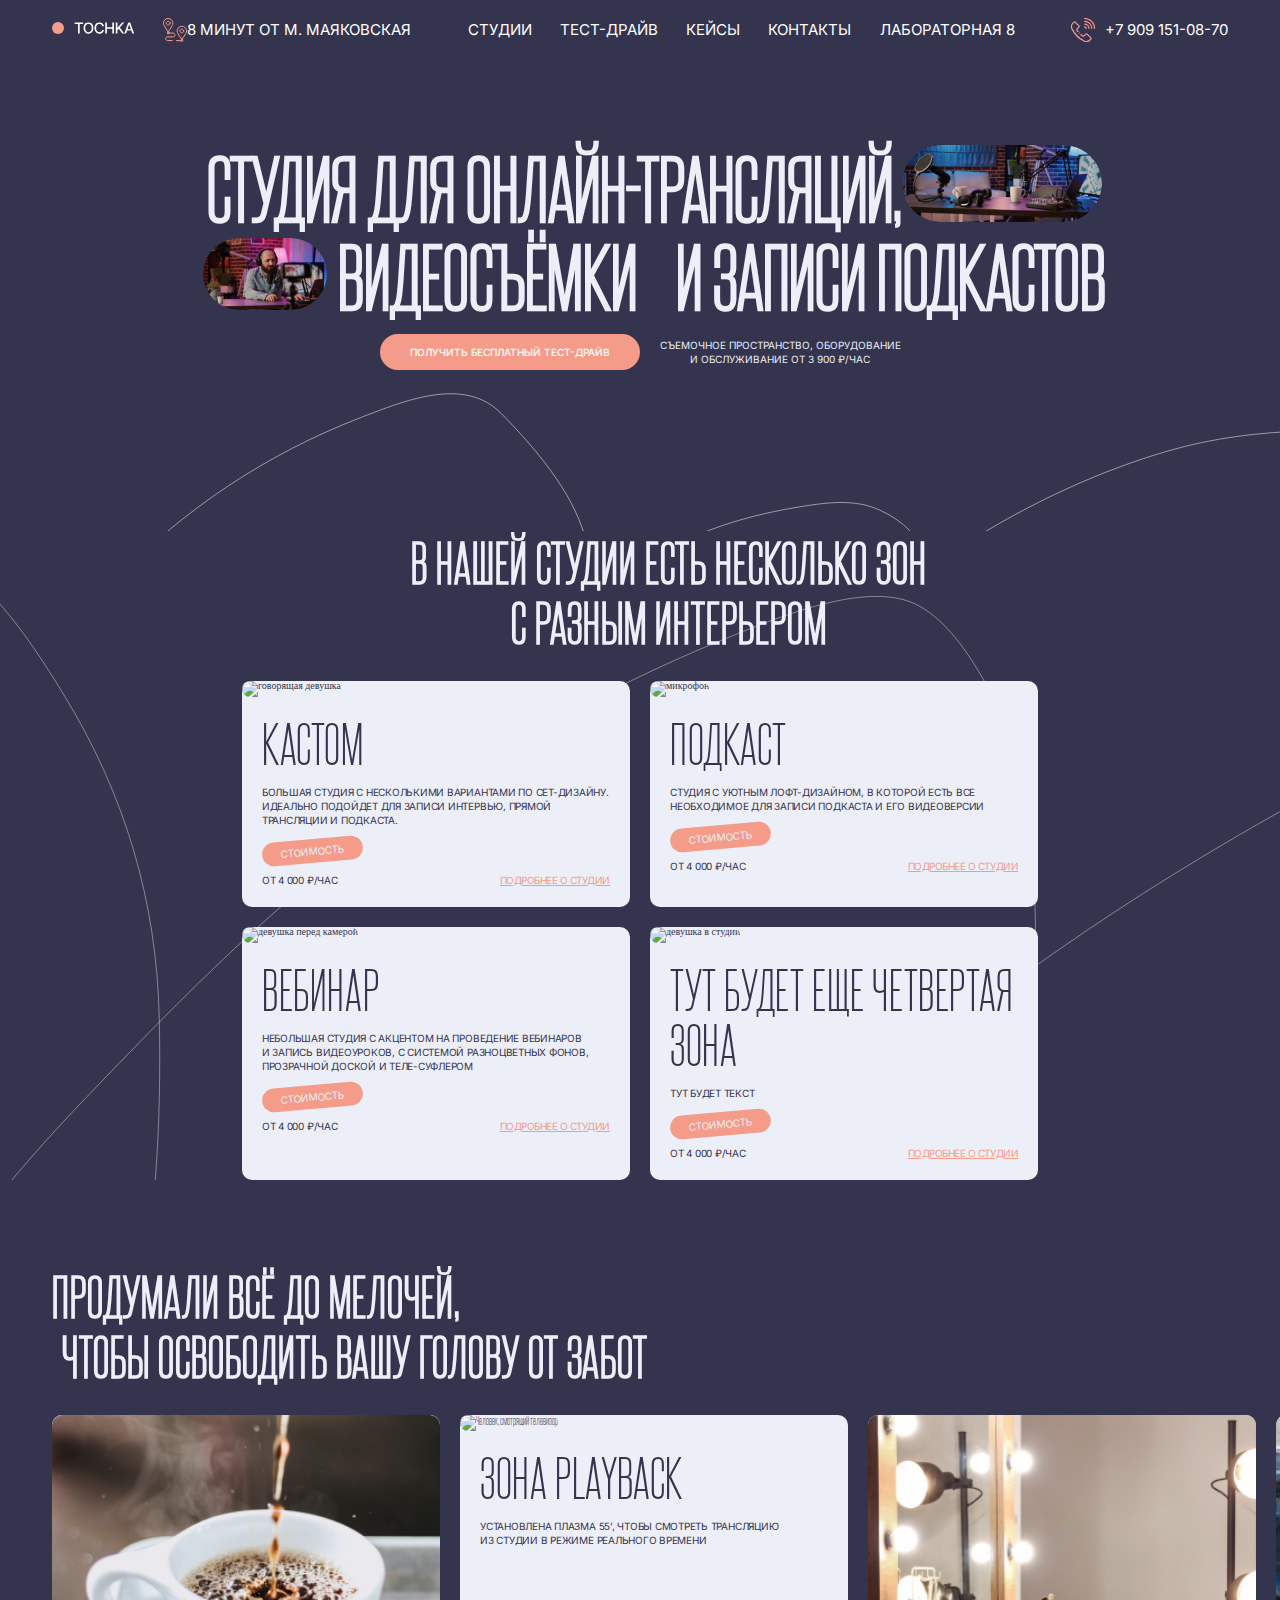
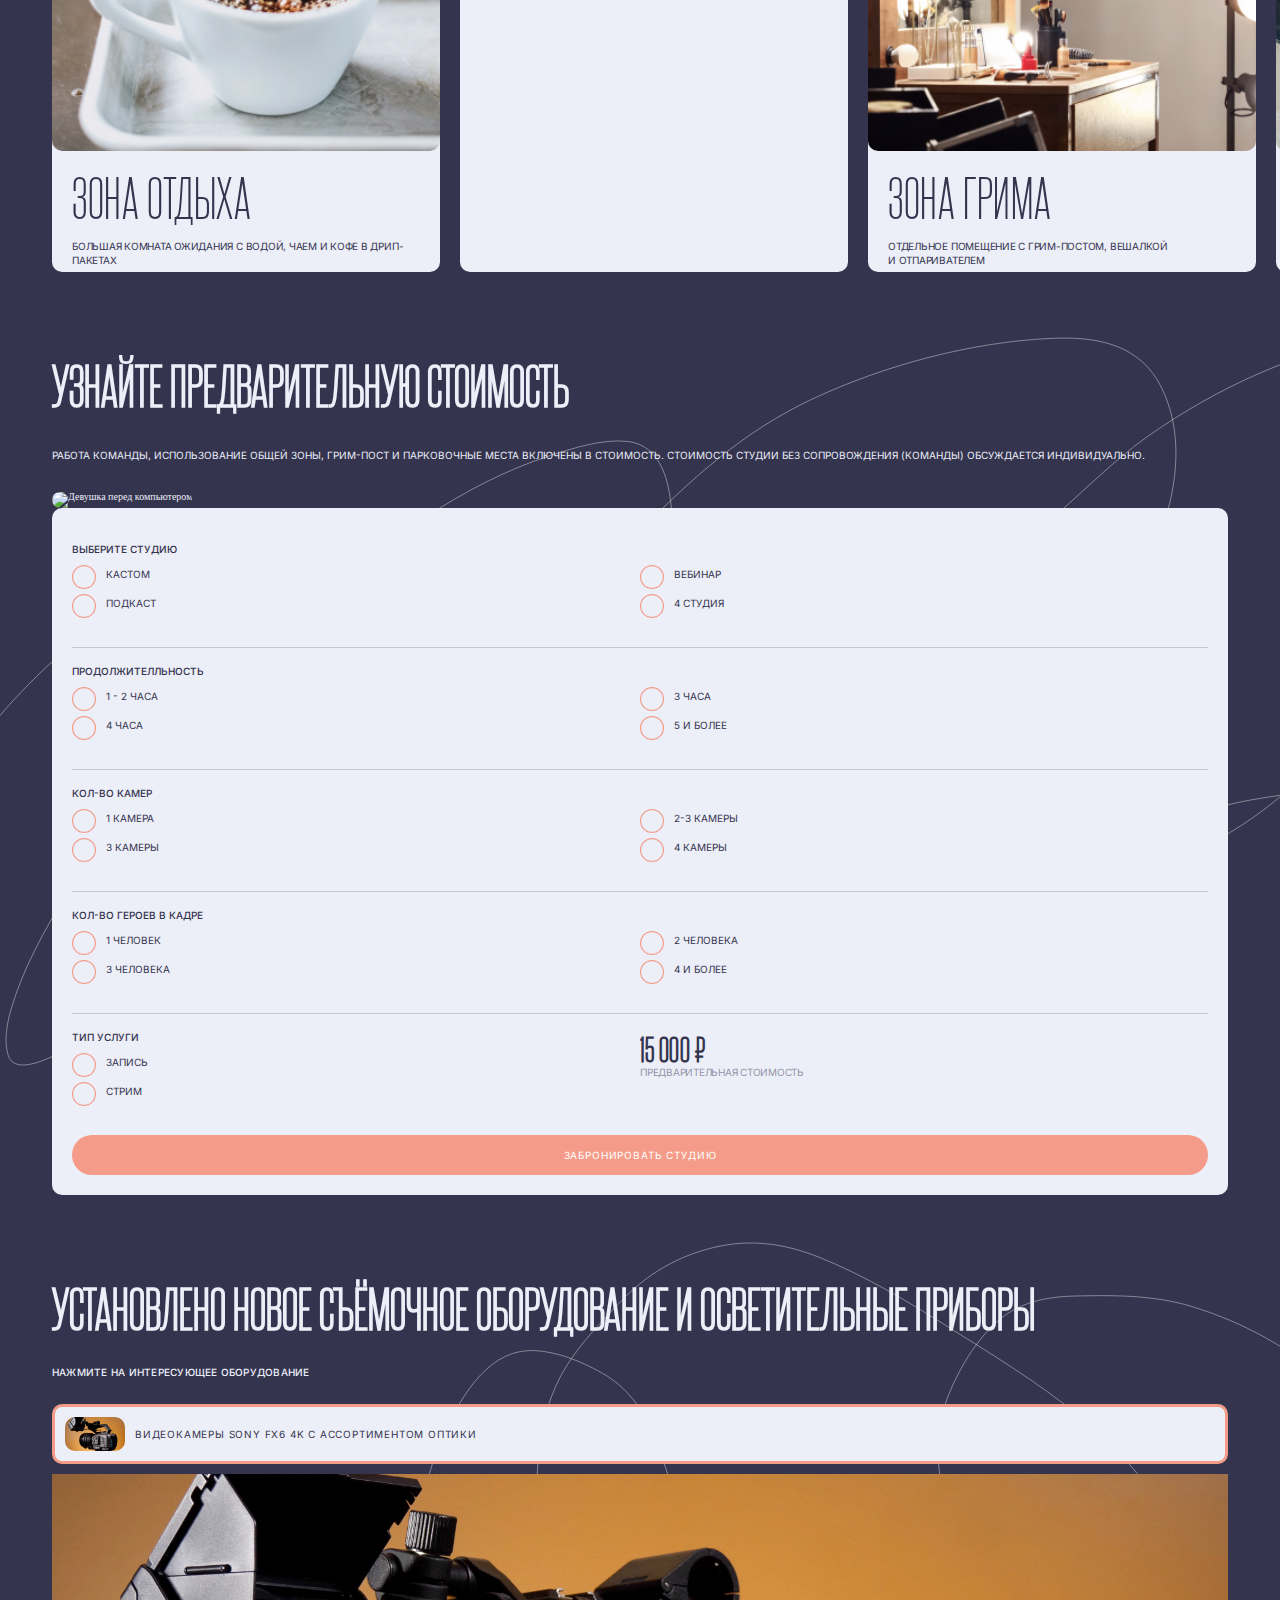
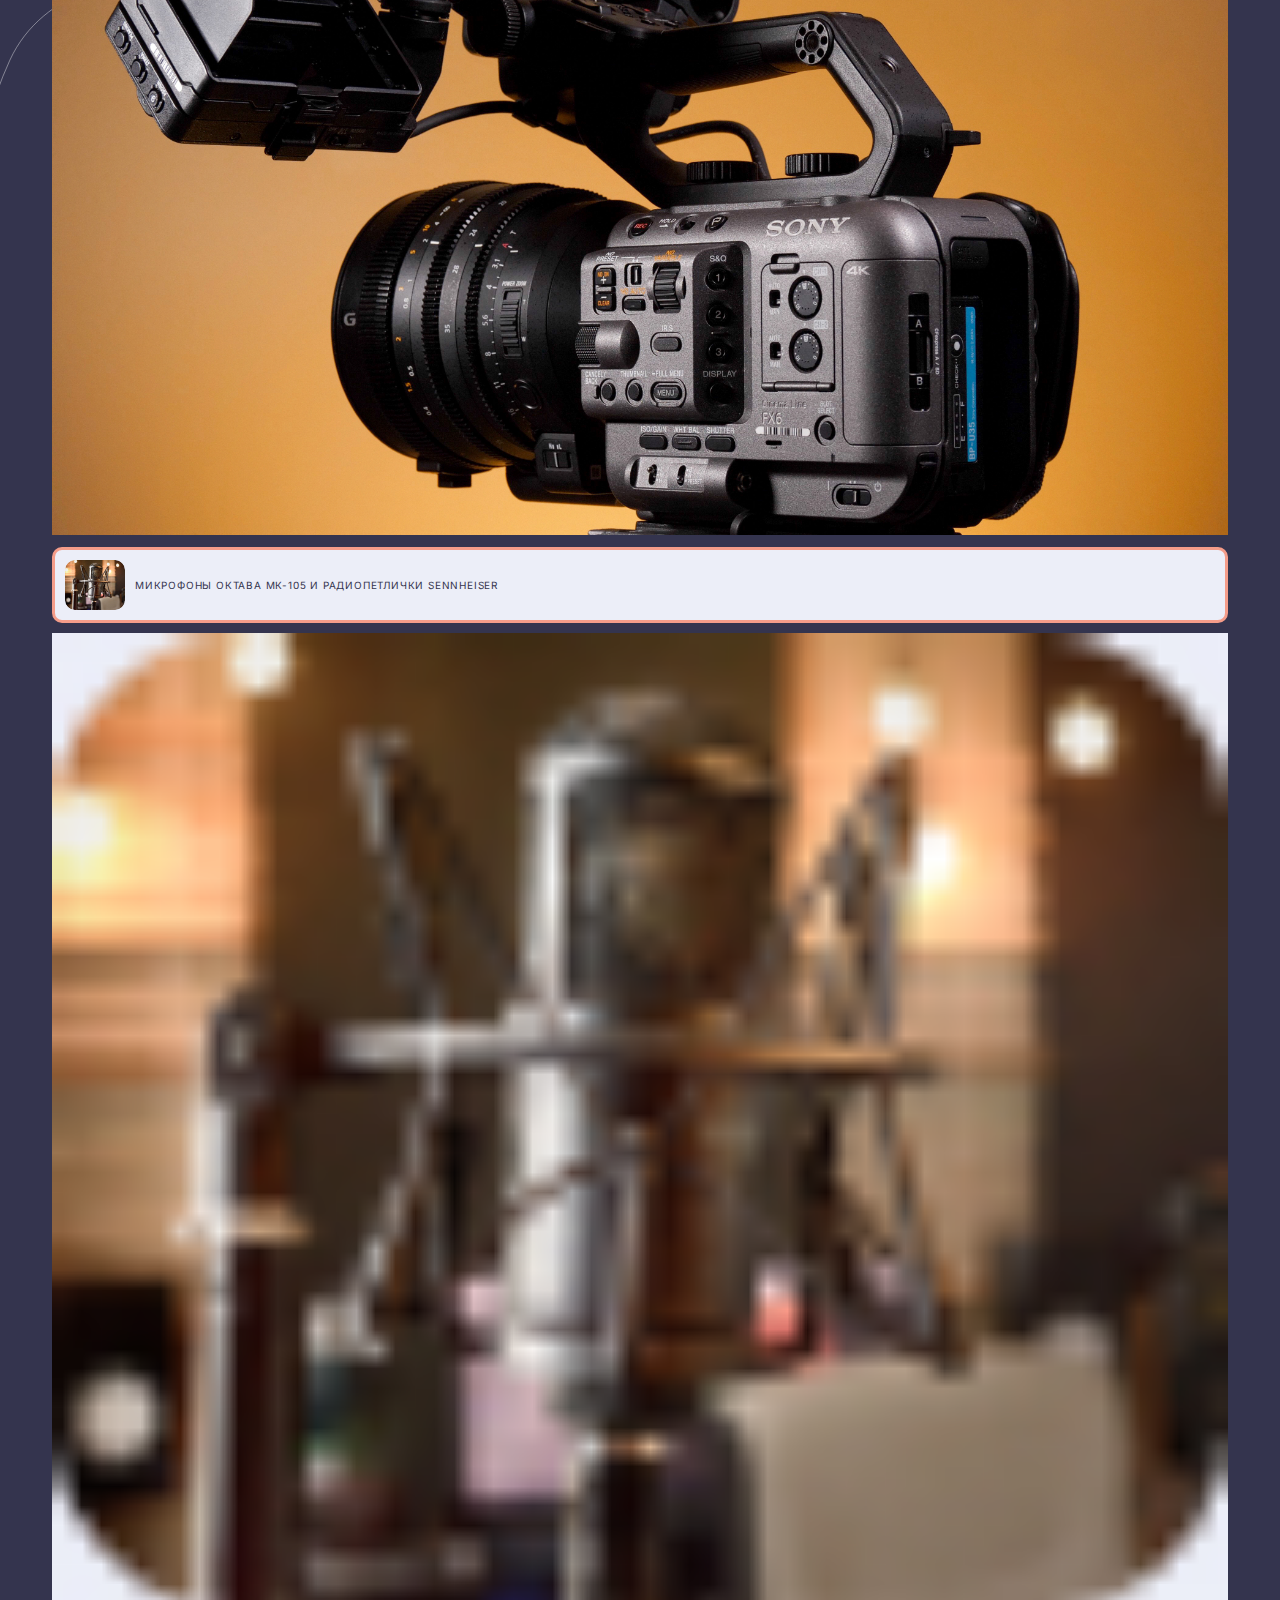
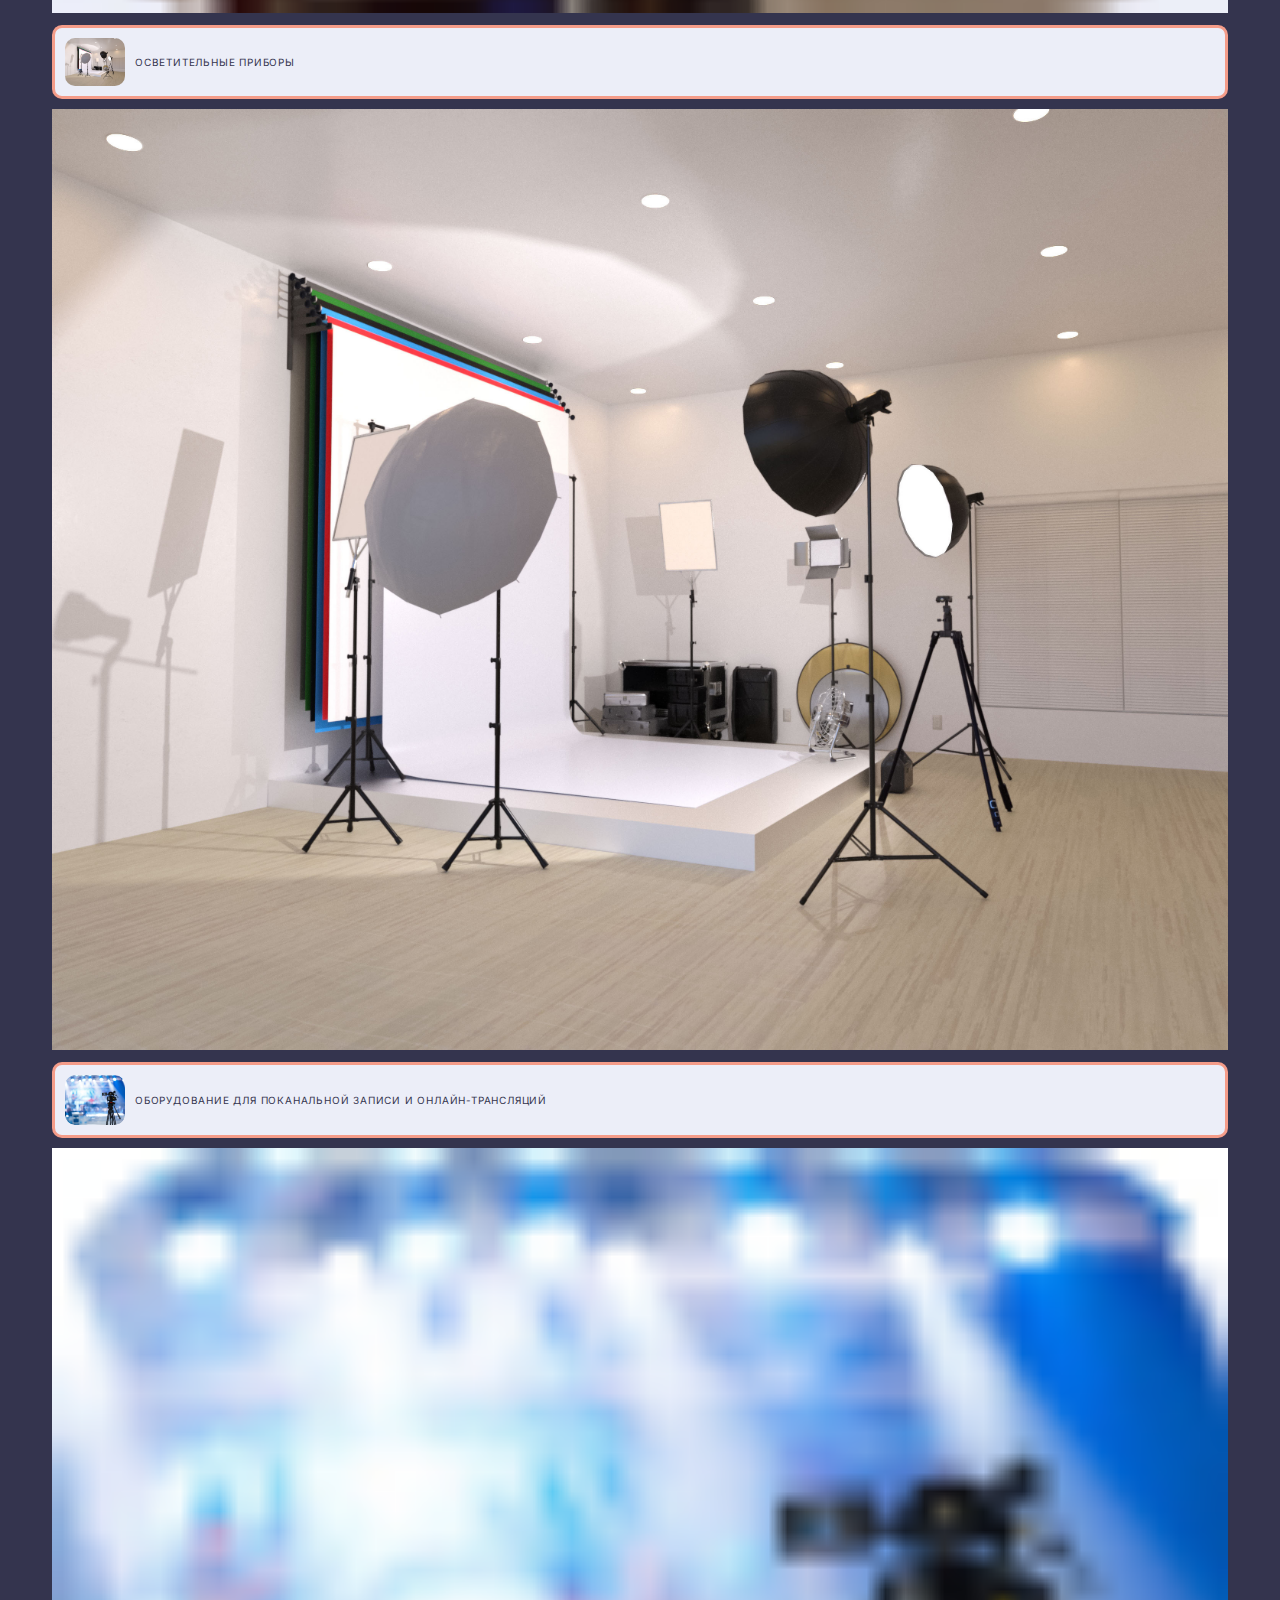
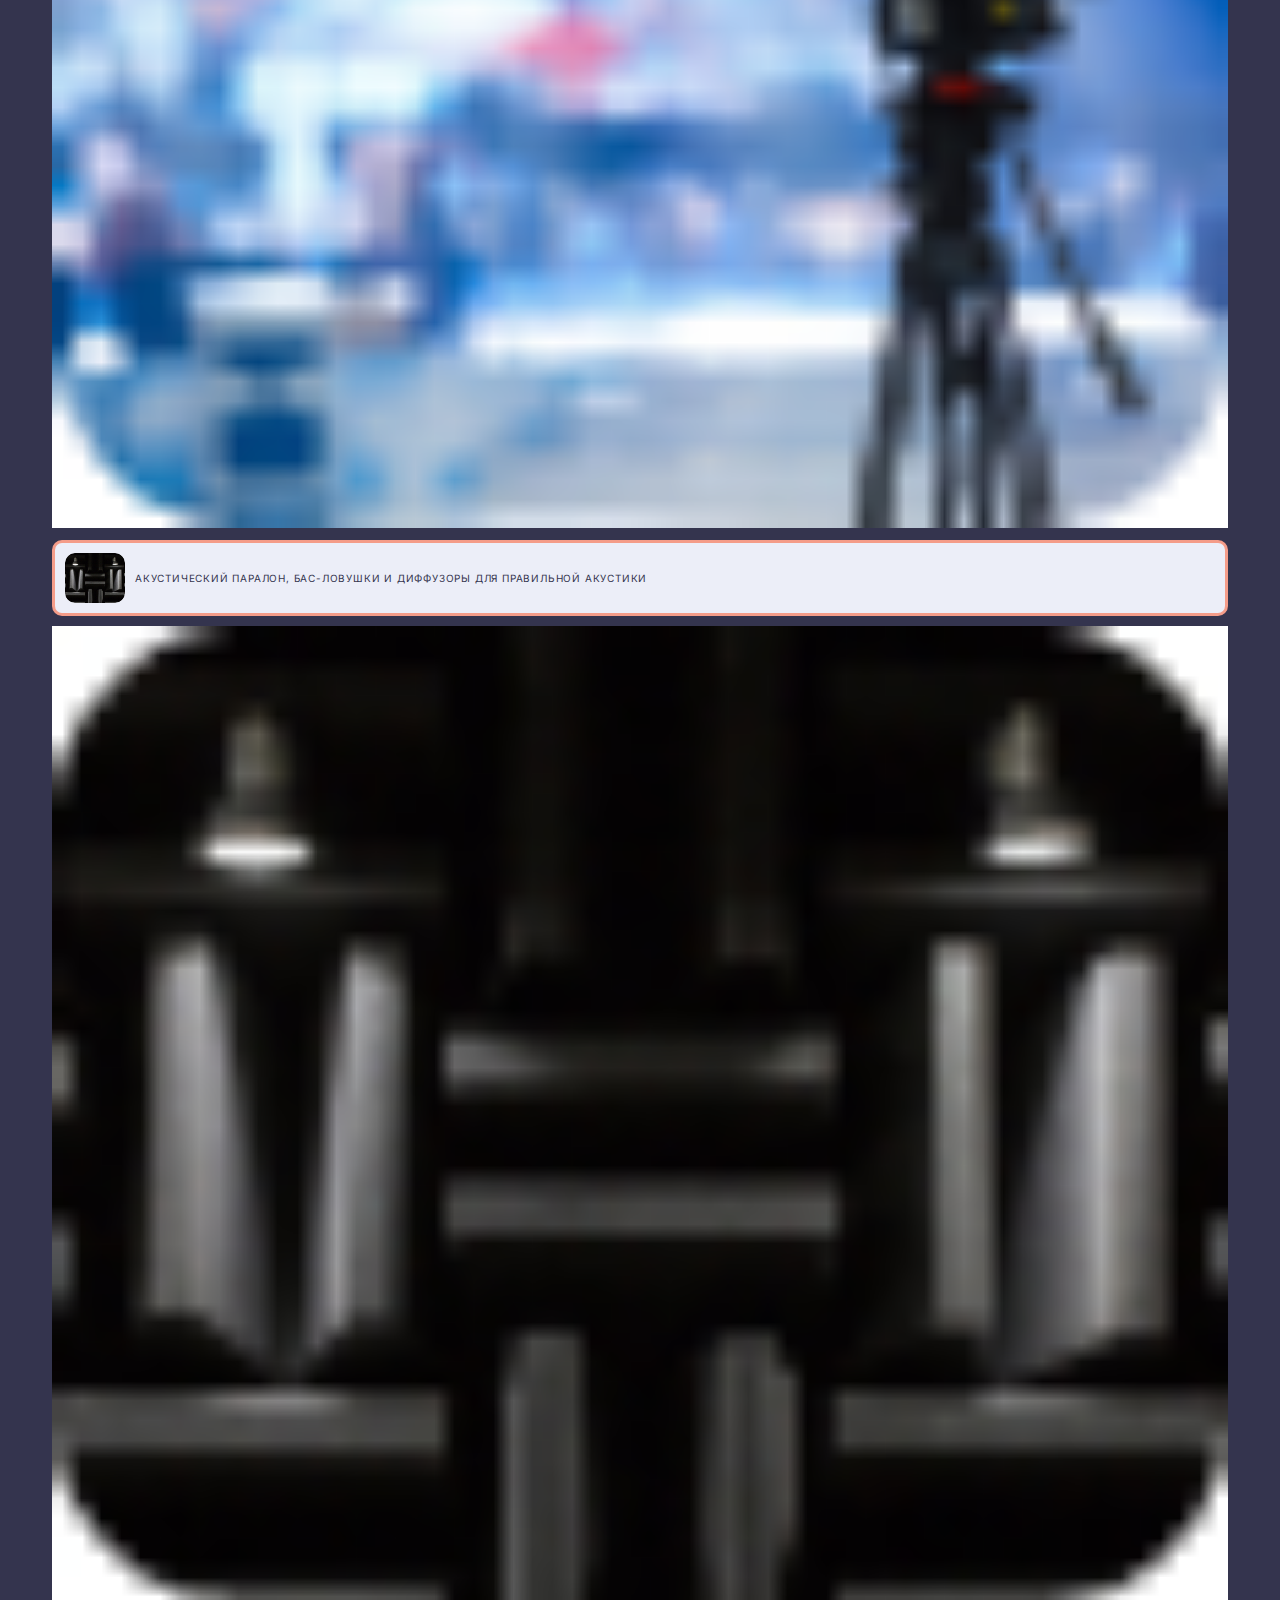
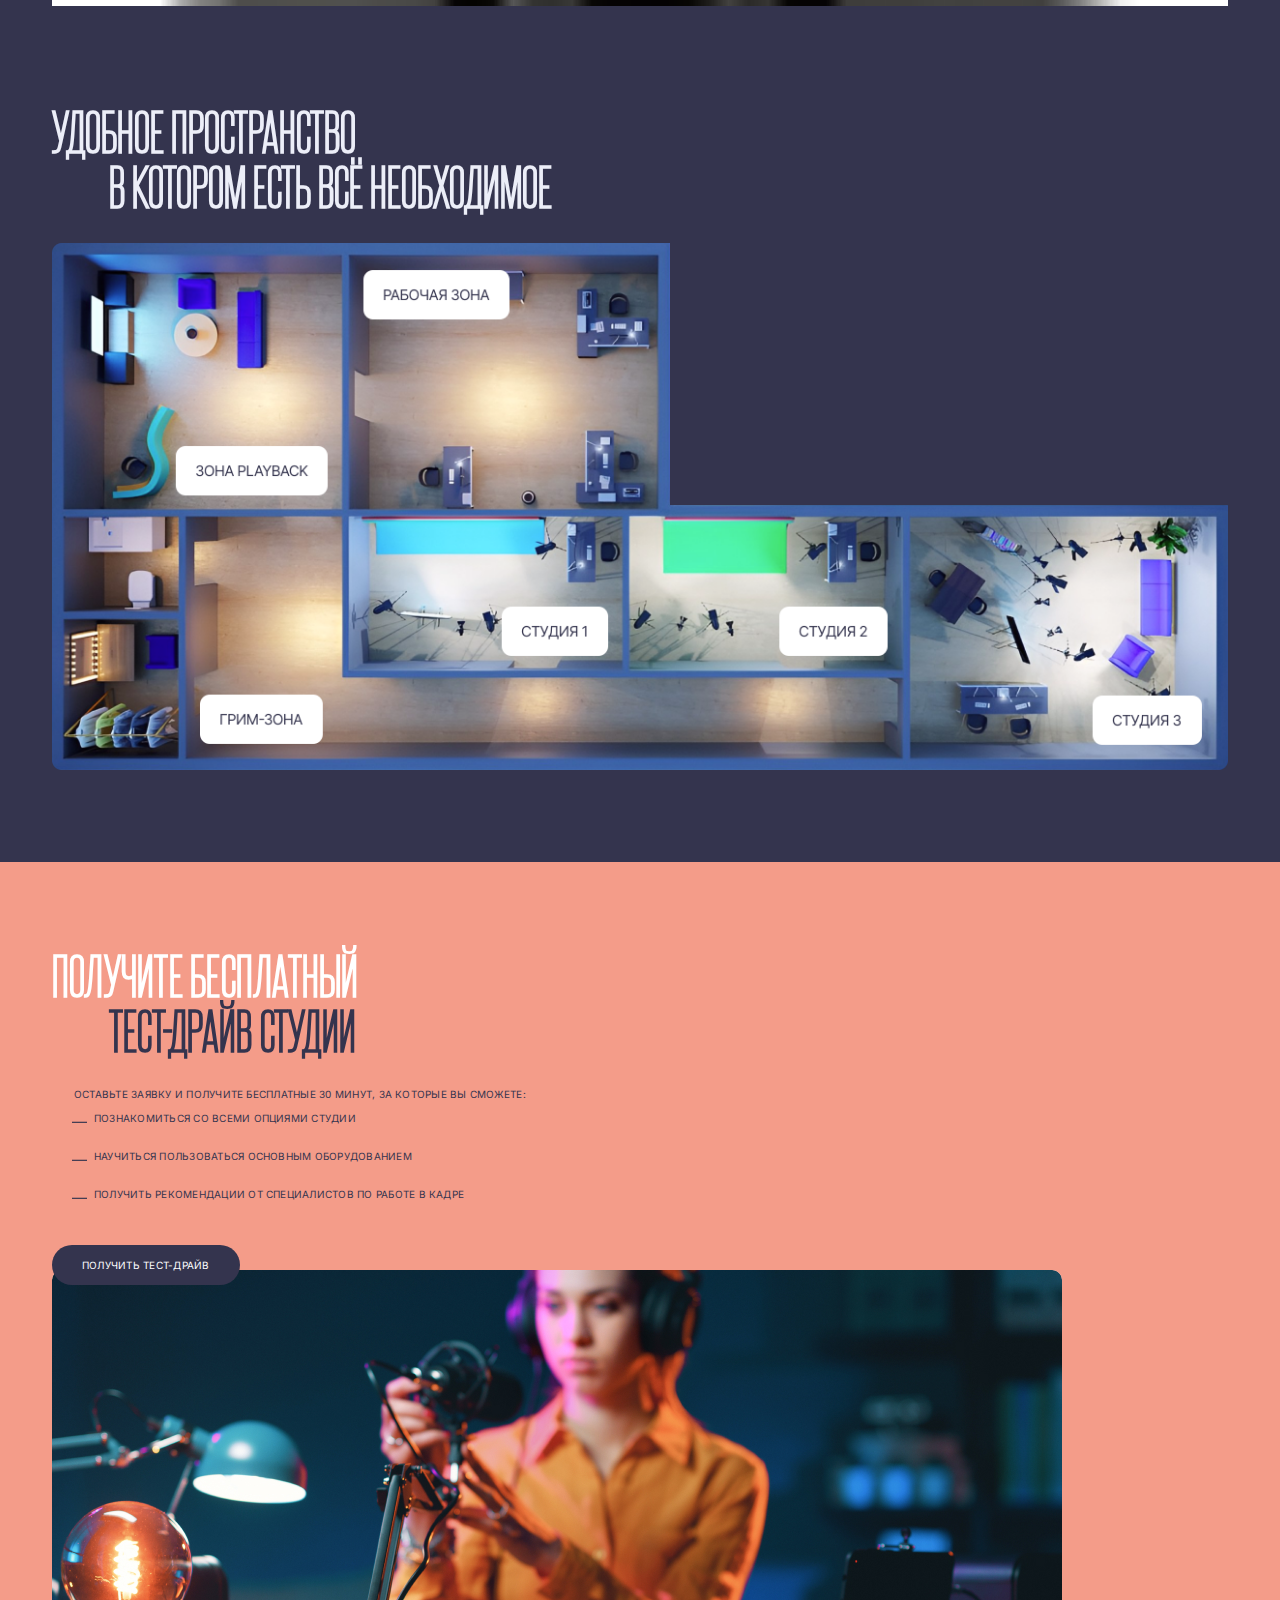
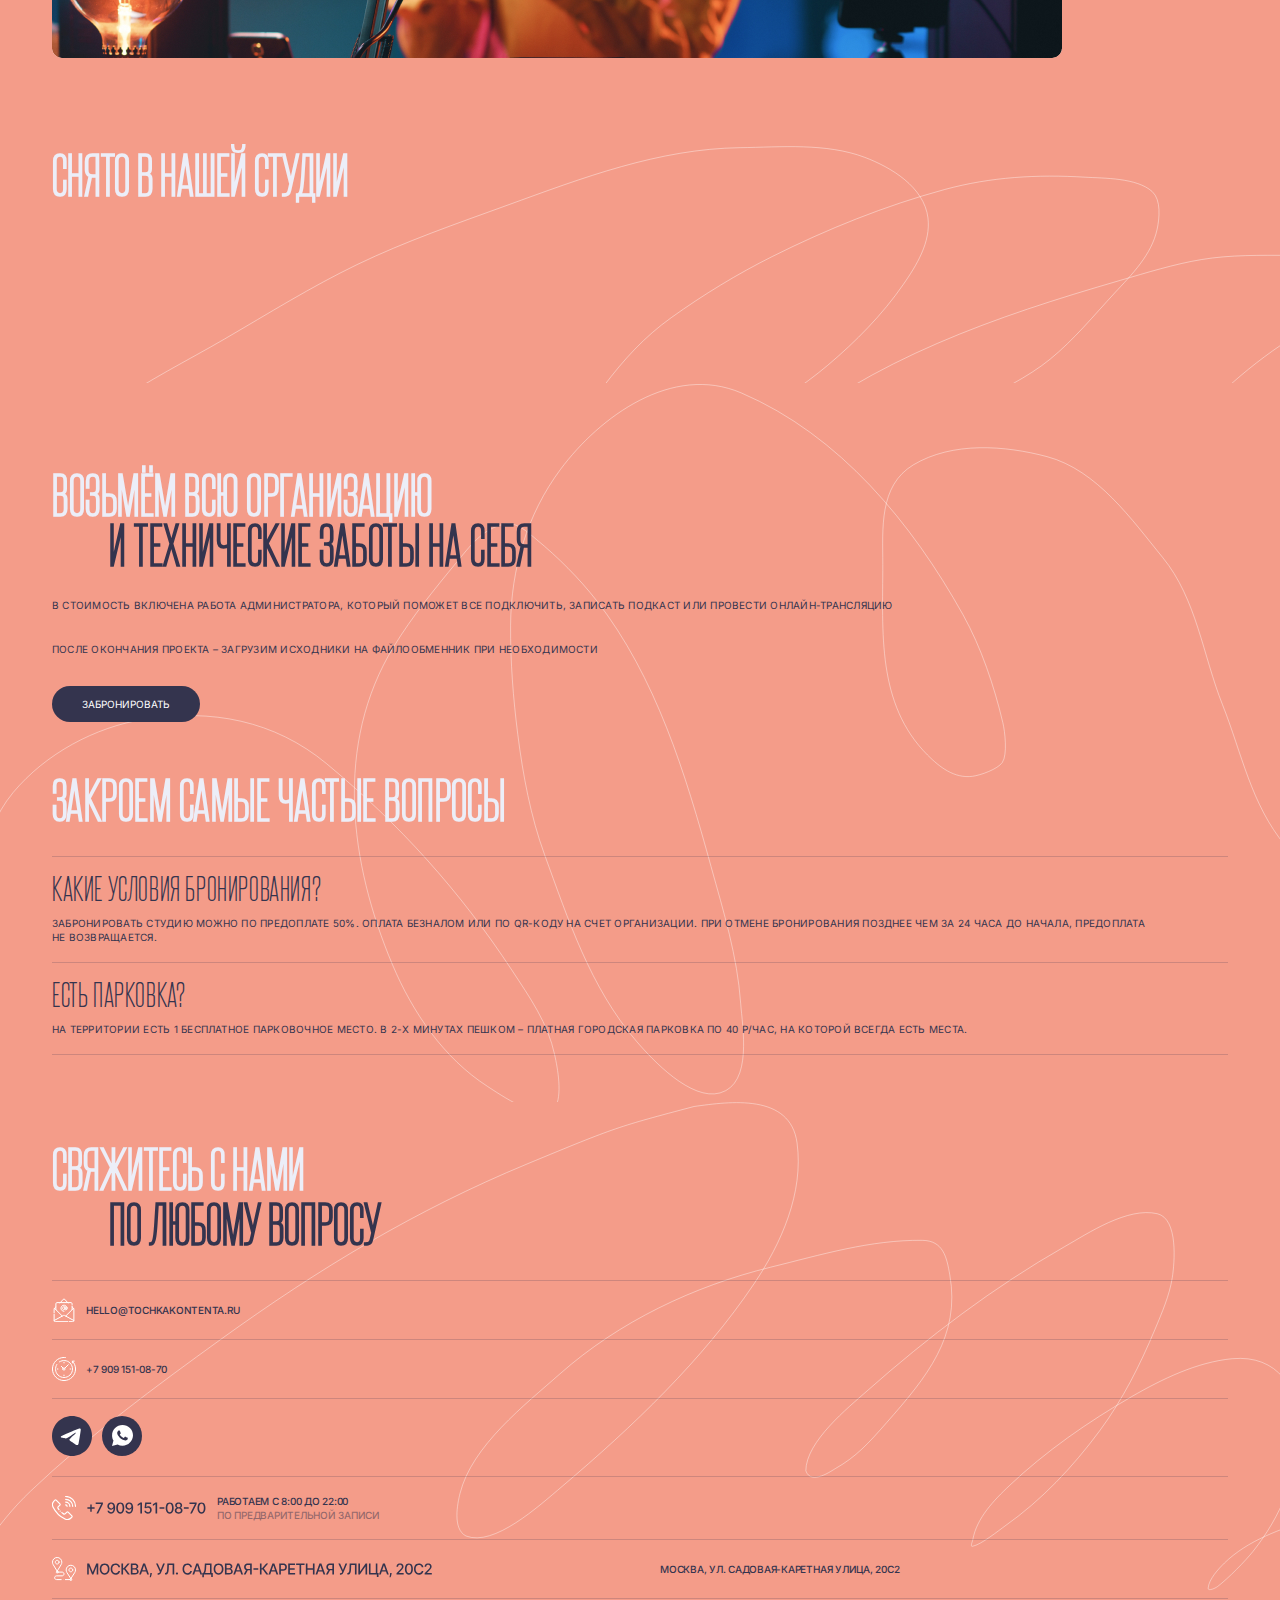
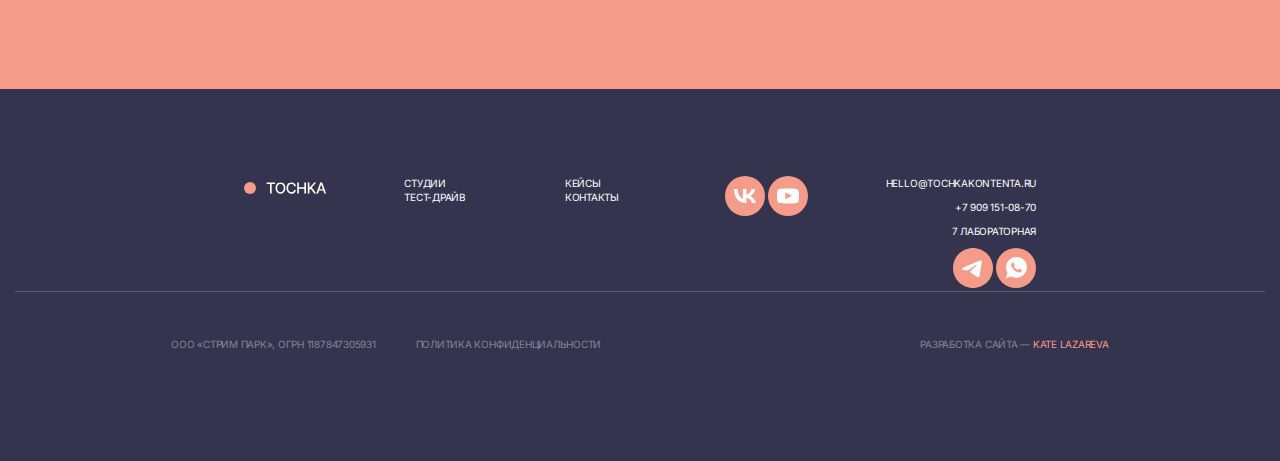
==== commit ceb05f58: "e" ====
--- a/index.html
+++ b/index.html
@@ -444,8 +444,8 @@
                             <img src="imgs/time.svg" alt="телефон"> +7 909 151-08-70
                         </li>
                         <li class="contact-list__item">
-                            <a href="#"><img src="imgs/telegram.svg" alt="Telegram" class="sr-only"></a> 
-                            <a href="#"><img src="imgs/whatsapp.svg" alt="Whatsapp" class="sr-only"></a>
+                            <a href="#"><img src="imgs/telegram.svg" alt="Telegram"></a> 
+                            <a href="#"><img src="imgs/whatsapp.svg" alt="Whatsapp"></a>
                         </li>
                         <li class="contact-list__item">
                             <img src="imgs/working-hours.svg" alt="Часы">
@@ -466,8 +466,8 @@
         <div class="footer">
             <container class="footer-flex">    
                 <ul class="footer-links__grid">
-                    <li class="footer-links__grid-item">
-                        <img class="logo" src="imgs/logo.svg">
+                    <li class="logo-logo">
+                        <img src="imgs/logo.svg" alt="логотип">
                     </li>
                     <li class="footer-links__grid-item">
                         <a href="#" class="footer-content">студии</a><br>
@@ -478,8 +478,8 @@
                         <a href="#" class="footer-content">контакты</a>
                     </li>
                     <li class="footer-links__grid-item">
-                        <img src="imgs/vk.svg" alt="логотип вк" class="sr-only">
-                        <img src="imgs/youtube.svg" alt="логотип ютуба" class="sr-only">
+                        <img src="imgs/vk.svg" alt="логотип вк">
+                        <img src="imgs/youtube.svg" alt="логотип ютуба">
                     </li>
                     <li class="footer-content__grid-item">
                         <div class="footer-links-grid__grid">
@@ -487,8 +487,8 @@
                             <a href="#" class="footer-content">+7 909 151-08-70</a>
                             <a href="grid.html" class="footer-content">7 лабораторная</a>
                             <a class="footer-content">
-                                <img src="imgs/telegram1.svg" alt="логотип телеграма" class="sr-only">
-                                <img src="imgs/whatsapp1.svg" alt="логотип ватцапа" class="sr-only">
+                                <img src="imgs/telegram1.svg" alt="логотип телеграма">
+                                <img src="imgs/whatsapp1.svg" alt="логотип ватцапа">
                             </a>
                         </div>
                     </li>
@@ -502,9 +502,7 @@
                     <p style="text-align: end; padding: 20px;">Разработка сайта — <a href="#">Kate lazareva</a></p>
                 </div>    
             </div>
-            
         </div>
-        
     </footer>
 </body>
 </html>--- a/styles.css
+++ b/styles.css
@@ -55,7 +55,7 @@
     justify-content: space-between;
     flex-wrap: nowrap;
     text-align: center;
-    padding: 17px 20px 16px;
+    padding: 16px 20px 17px;
     background-color: var(--main);
 }
 
@@ -105,21 +105,6 @@
     padding-left: 10px;
 }
 
-.main-header__link--laba{
-    color: var(--second-main);
-}
-
-.link__adr{
-    display: none;
-}
-
-.main-header__list{
-    gap: 20px;
-    display: flex;
-    margin-top: 10px;
-    
-}
-
 .main-header__burger{
     display: none;
     background-color: transparent;
@@ -130,10 +115,6 @@
     outline: none;
 }
 
-.hidden_h1{
-    display: none;
-}
-
 .section_1{
     padding: 82px 0 145px;
     background-color:  var(--main); 
@@ -157,9 +138,8 @@
 .sect_1-img_2{
     border-radius: 200px;
     object-fit: cover;
-    width: 125px;
-}
-
+    width: 124px;
+}
 
 .section_1__main-p span{
     margin-left: 28px;
@@ -175,7 +155,6 @@
 
 .main-header__image-span{
     position: relative;
-    
 }
 
 .main-header__image-span ::before{
@@ -192,7 +171,7 @@
 }
 .section_1__button{
     width: 270px;
-    padding: 13px 30px;
+    padding: 12px 30px;
     color: var(--sub-text);
     text-transform: uppercase;
     text-decoration: none;
@@ -252,7 +231,6 @@
     justify-content: center;
     gap: 20px;
 }
-
 
 .list__item{
     min-width: 33%;
@@ -328,6 +306,7 @@
     transition: 0.3s;
     color: var(--main);
 } 
+
 .section_3{
     font-family: "Steelfish", sans-serif; 
     margin-top: 85px;
@@ -344,7 +323,6 @@
     letter-spacing: 1px;
 }
 
-
 .section_3__span-2{
     margin-left: 10px;
 }
@@ -383,7 +361,7 @@
     margin-top: 36px;
     font-style: normal;
     font-weight: 400;
-    line-height: 140%; /* 16.8px */
+    line-height: 140%; 
     text-transform: uppercase;
     font-family: 'Inter', sans-serif;
     margin-bottom: 30px;
@@ -400,7 +378,6 @@
     max-height: 1228px;
     border-radius: 10px;
     object-fit: cover;
-
 }
 
 .main-form{
@@ -437,7 +414,6 @@
     position: relative;
     user-select: none;
     display: inline-block;
-
 }
 
 
@@ -479,7 +455,7 @@
     font-size: 3rem;
     font-style: normal;
     font-weight: 600;
-    line-height: 110%; /* 33px */
+    line-height: 110%;
     letter-spacing: 0.6px;
     text-transform: uppercase;
     margin-bottom: 13px;
@@ -488,7 +464,7 @@
 .last-list-cost p {
     font-style: normal;
     font-weight: 400;
-    line-height: 140%; /* 16.8px */
+    line-height: 140%; 
     letter-spacing: -0.24px;
     text-transform: uppercase;
     color: rgba(52, 52, 78, 0.50);
@@ -504,7 +480,7 @@
     border-radius: 100px;
     font-style: normal;
     font-weight: 400;
-    line-height: 140%; /* 16.8px */
+    line-height: 140%; 
     letter-spacing: 0.84px;
     text-transform: uppercase;
 }
@@ -530,7 +506,7 @@
     align-items: center;
     font-style: normal;
     font-weight: normal;
-    line-height: 140%; /* 16.8px */
+    line-height: 140%; 
     letter-spacing: 0.8px;
     text-transform: uppercase;
     font-family: 'Inter', sans-serif;
@@ -538,6 +514,7 @@
     border: 3px solid var(--second-main);
     margin-bottom: 10px;
 }
+
 .details_active{
     min-width: 100%;
     margin-bottom: 10px;
@@ -549,13 +526,12 @@
     margin-right: 10px;
 }
 
-
 .section_5 h2 {
     font-family: 'Steelfish';
     font-size: 5rem;
     font-style: normal;
     font-weight: 700;
-    line-height: 110%; /* 44px */
+    line-height: 110%; 
     text-transform: uppercase;
     margin-bottom: 30px;
 }
@@ -564,7 +540,7 @@
     margin-bottom: 25px;
     font-style: normal;
     font-weight: 500;
-    line-height: 140%; /* 16.8px */
+    line-height: 140%; 
     text-transform: uppercase;
     font-family: 'Inter', sans-serif;
     letter-spacing: 0.24px;
@@ -575,7 +551,7 @@
     font-size: 5rem;
     font-style: normal;
     font-weight: 700;
-    line-height: 110%; /* 44px */
+    line-height: 110%; 
     text-transform: uppercase;
     margin-bottom: 30px;
 }
@@ -583,6 +559,7 @@
 .section_6 h2 span{
     margin-left: 57px;
 }
+
 .section_6 h2{
     font-family: 'Steelfish', sans-serif;
 }
@@ -598,7 +575,6 @@
 }
 
 .section_7 {
-    
     padding-top: 85px;
     padding-bottom: 85px;
     background: url('../img/Vector\ 13.svg') no-repeat;
@@ -607,7 +583,7 @@
     color: var(--main);
     font-style: normal;
     font-weight: 400;
-    line-height: 140%; /* 16.8px */
+    line-height: 140%; 
     letter-spacing: 0.24px;
     text-transform: uppercase;
     font-family: 'Inter', sans-serif;
@@ -619,7 +595,7 @@
     font-size: 5rem;
     font-style: normal;
     font-weight: 700;
-    line-height: 110%; /* 44px */
+    line-height: 110%;
     text-transform: uppercase;
     margin-bottom: 30px;
 }
@@ -691,7 +667,7 @@
     font-size: 5rem;
     font-style: normal;
     font-weight: 700;
-    line-height: 110%; /* 44px */
+    line-height: 110%;
     text-transform: uppercase;
     margin-bottom: 30px;
 }
@@ -736,7 +712,7 @@
     font-family: 'Inter', sans-serif;
     font-style: normal;
     font-weight: 400;
-    line-height: 140%; /* 16.8px */
+    line-height: 140%;
     letter-spacing: 0.24px;
     text-transform: uppercase;
     color: var(--main);
@@ -769,7 +745,7 @@
     font-size: 5rem;
     font-style: normal;
     font-weight: 700;
-    line-height: 110%; /* 44px */
+    line-height: 110%;
     text-transform: uppercase;
     letter-spacing: 0.48px;
     margin-bottom: 30px;
@@ -790,7 +766,7 @@
     font-size: 3rem;
     font-style: normal;
     font-weight: 400;
-    line-height: 110%; /* 33px */
+    line-height: 110%;
     letter-spacing: 0.6px;
     text-transform: uppercase;
     margin-bottom: 12px;
@@ -800,7 +776,7 @@
     font-family: 'Inter', sans-serif;
     font-style: normal;
     font-weight: 400;
-    line-height: 140%; /* 16.8px */
+    line-height: 140%;
     letter-spacing: 0.24px;
     text-transform: uppercase;
 }
@@ -982,7 +958,7 @@
 }
 @media screen and (max-width: 361px){
     :root{
-        font-size: 23%;
+        font-size: 29%;
     }
     .main-header__loc{
         display: none;
@@ -1006,8 +982,19 @@
         width: 80px;
     }
     .sect_1-img_2{
-        width: 80px;
-    }
-    
+        width: 70px;
+    }
+    .section_2 h2{
+        text-align: start;
+    }
+    .list__item{
+        min-width: 80%;
+    }
+    footer img{
+        max-width: 20px;
+    }
+    .logo-logo{
+        max-width: 60px;
+    }
 
 }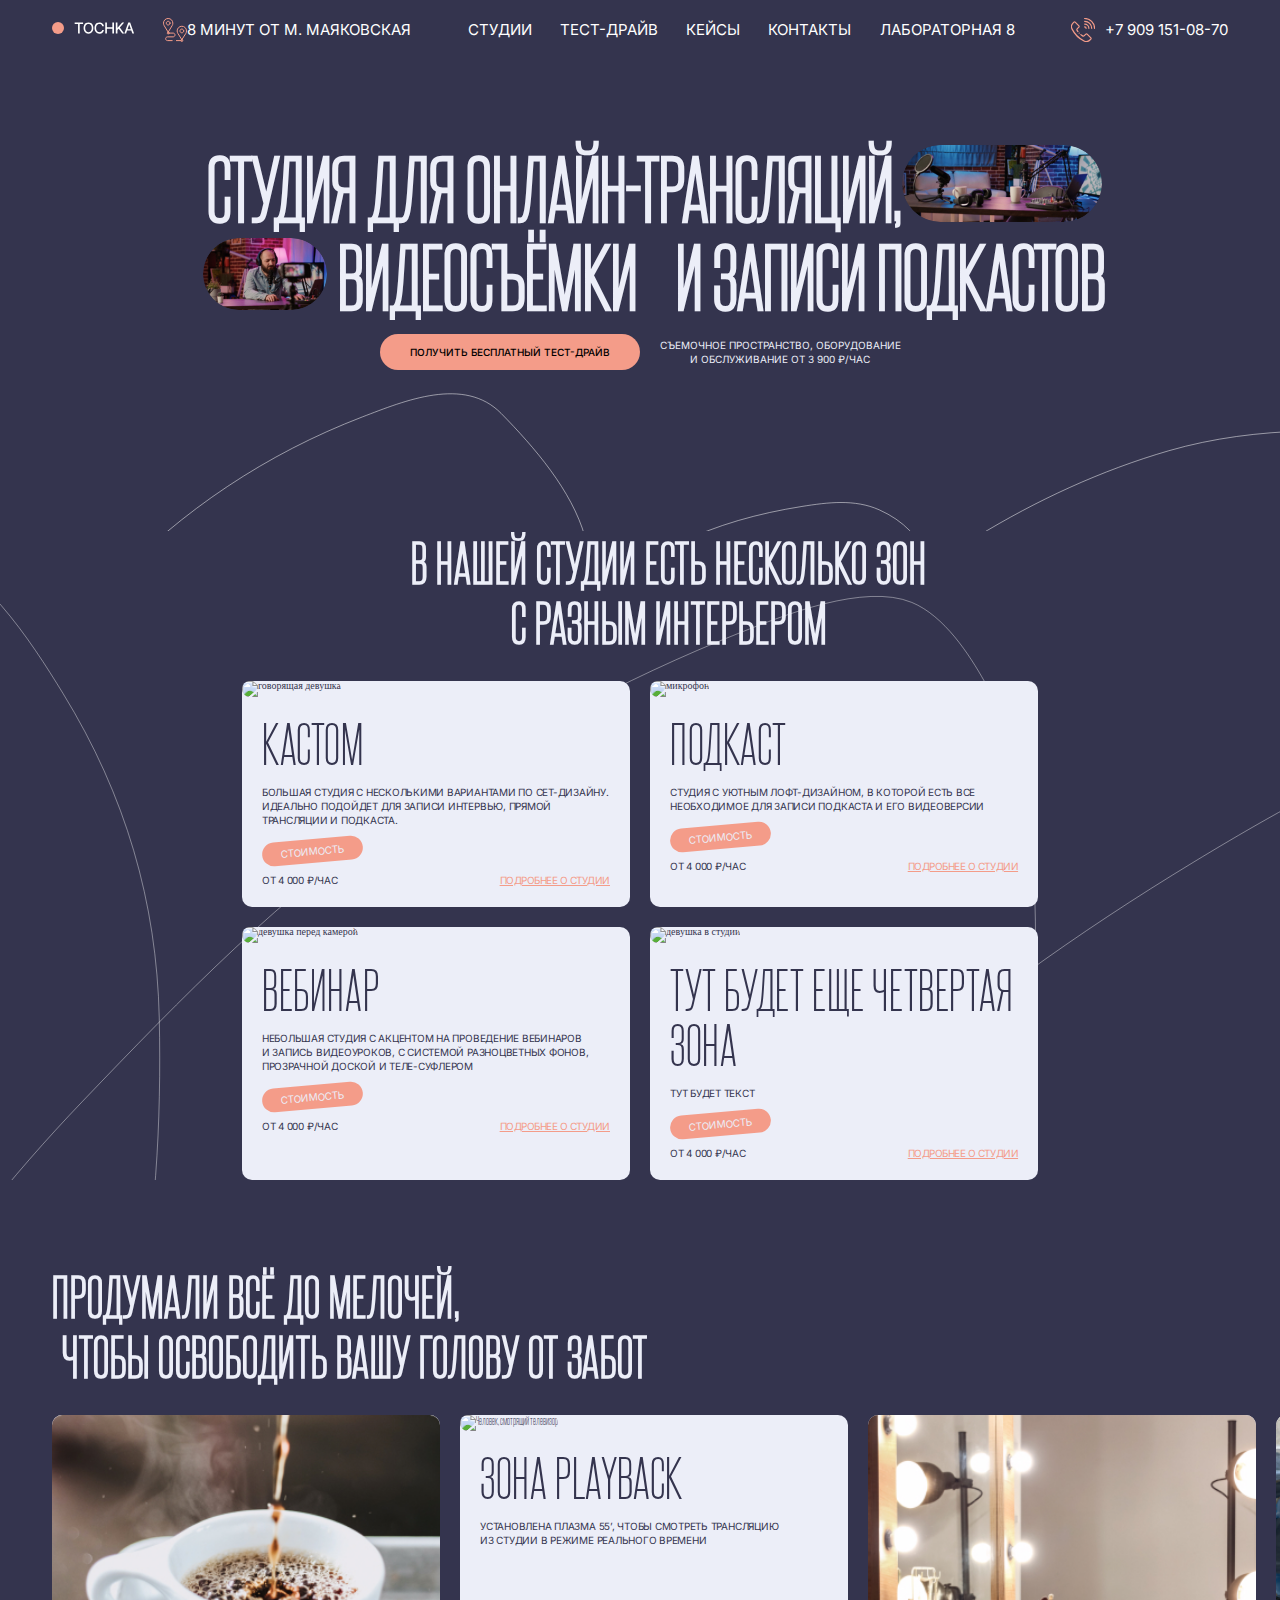
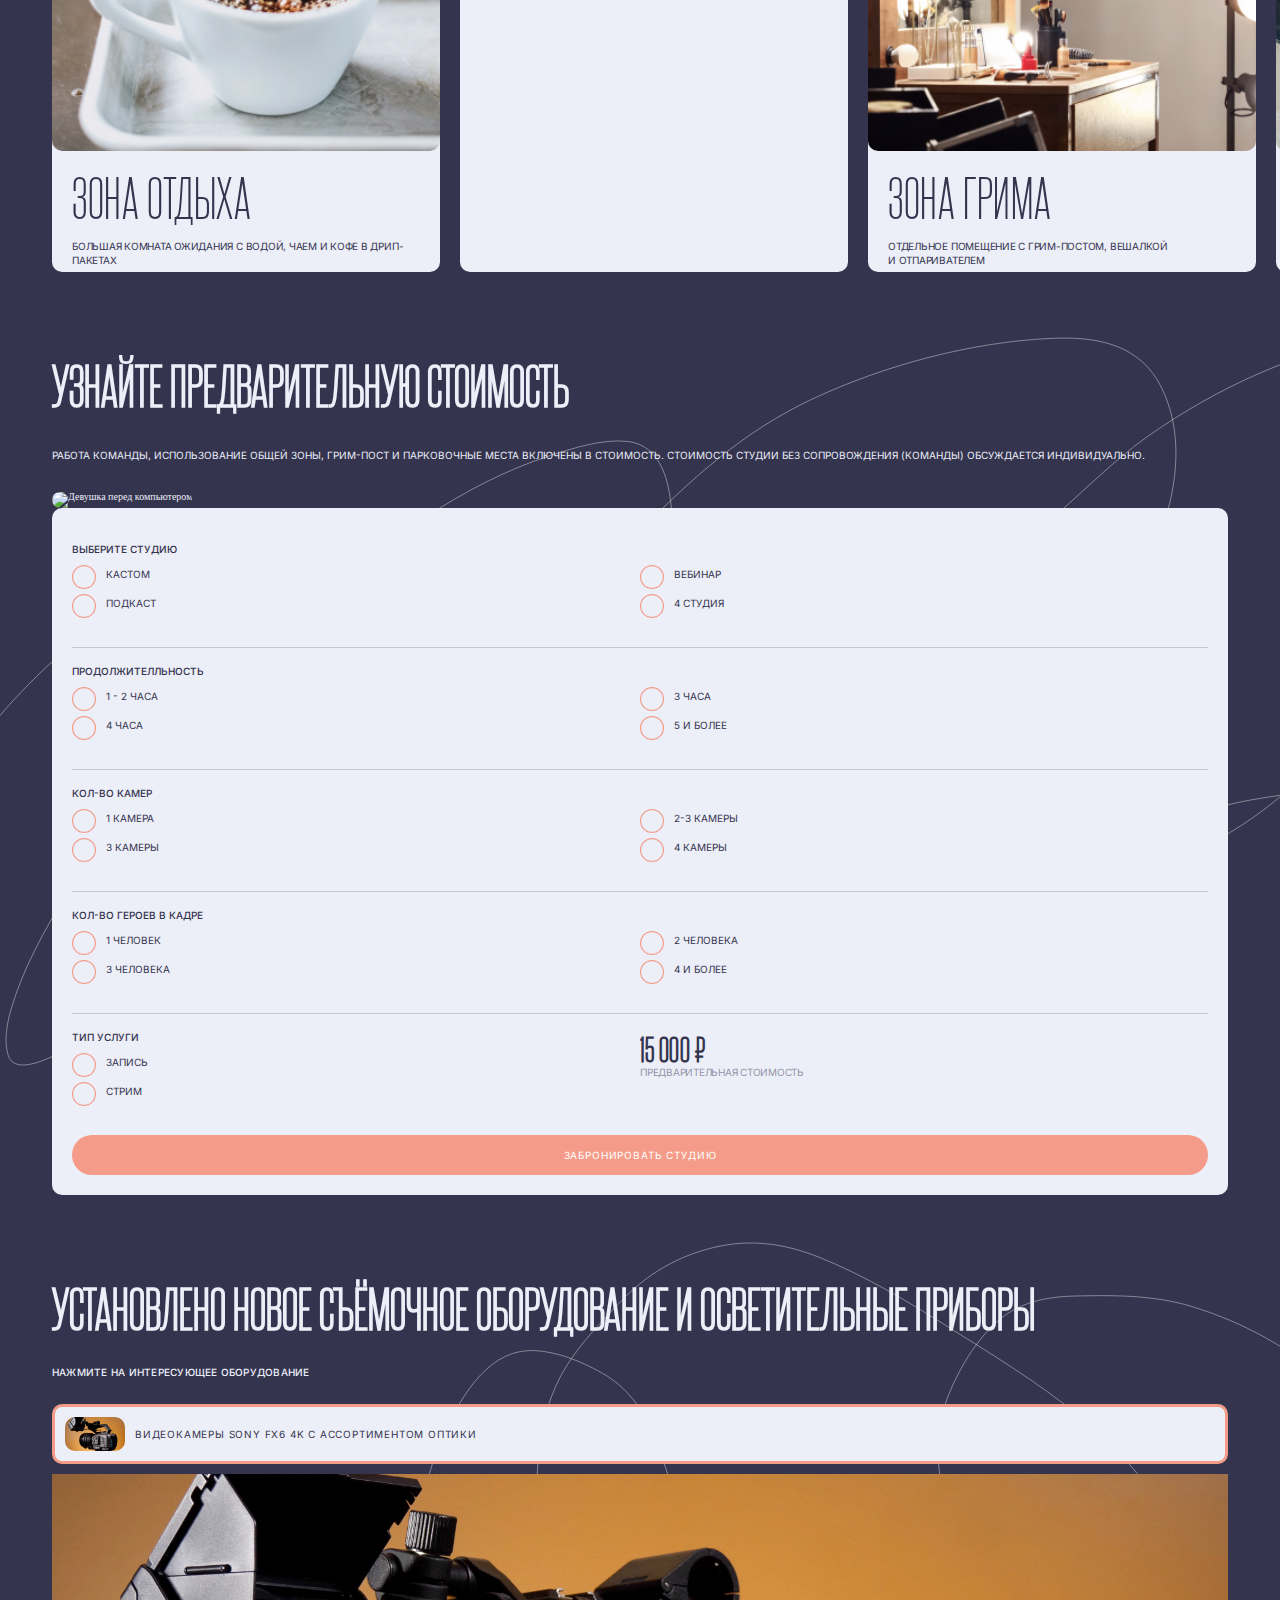
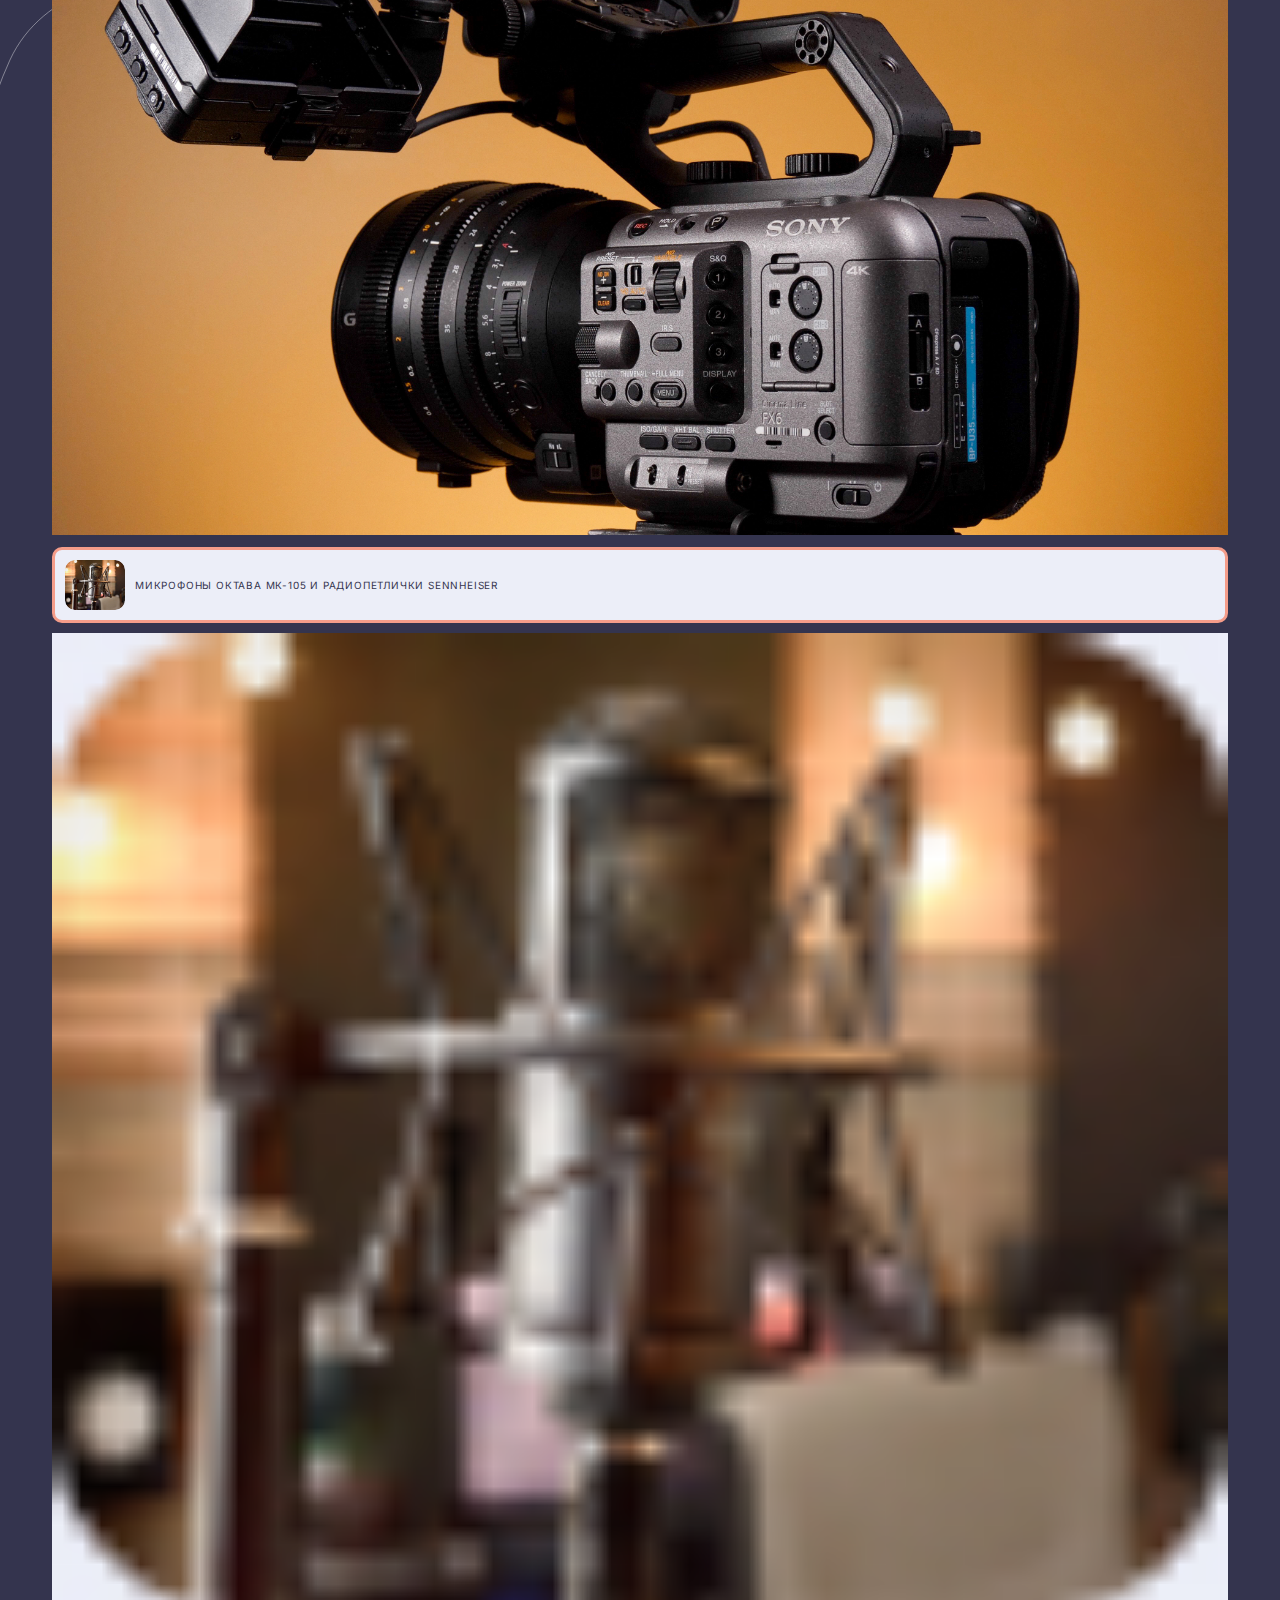
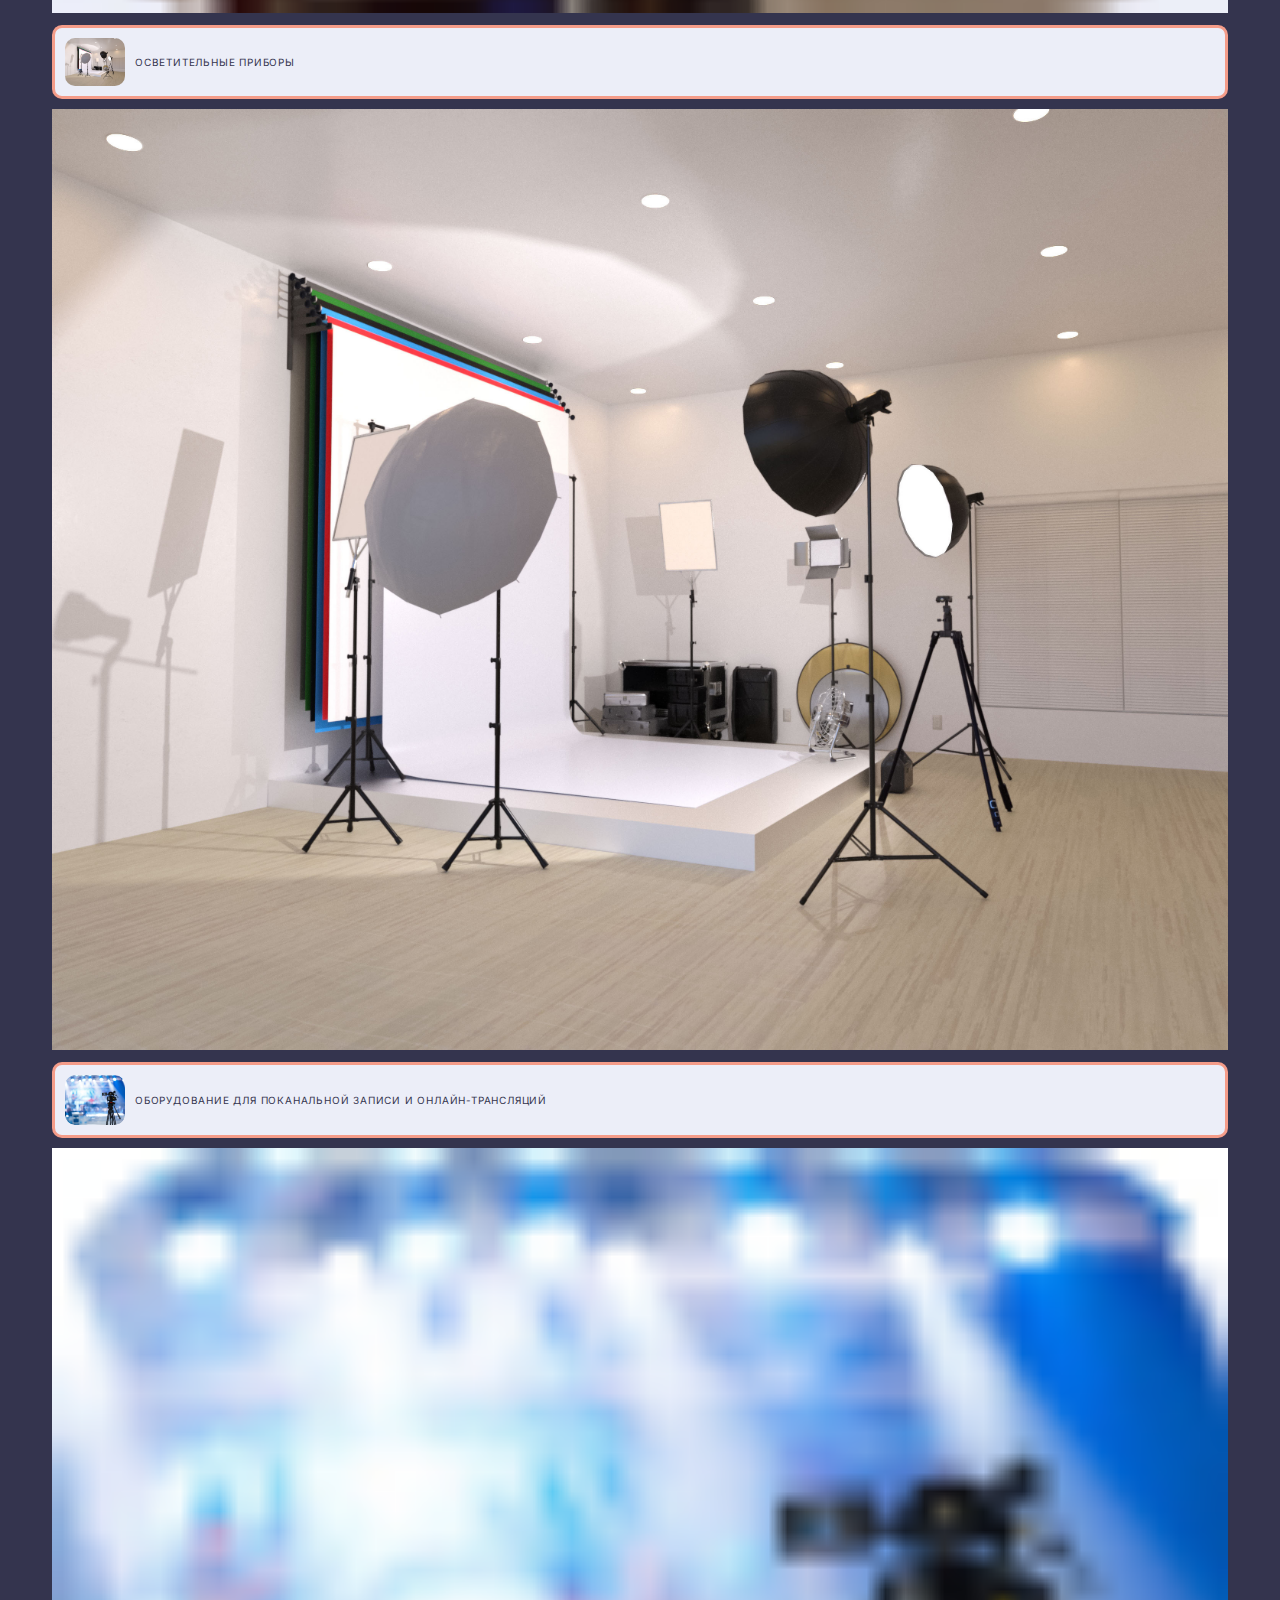
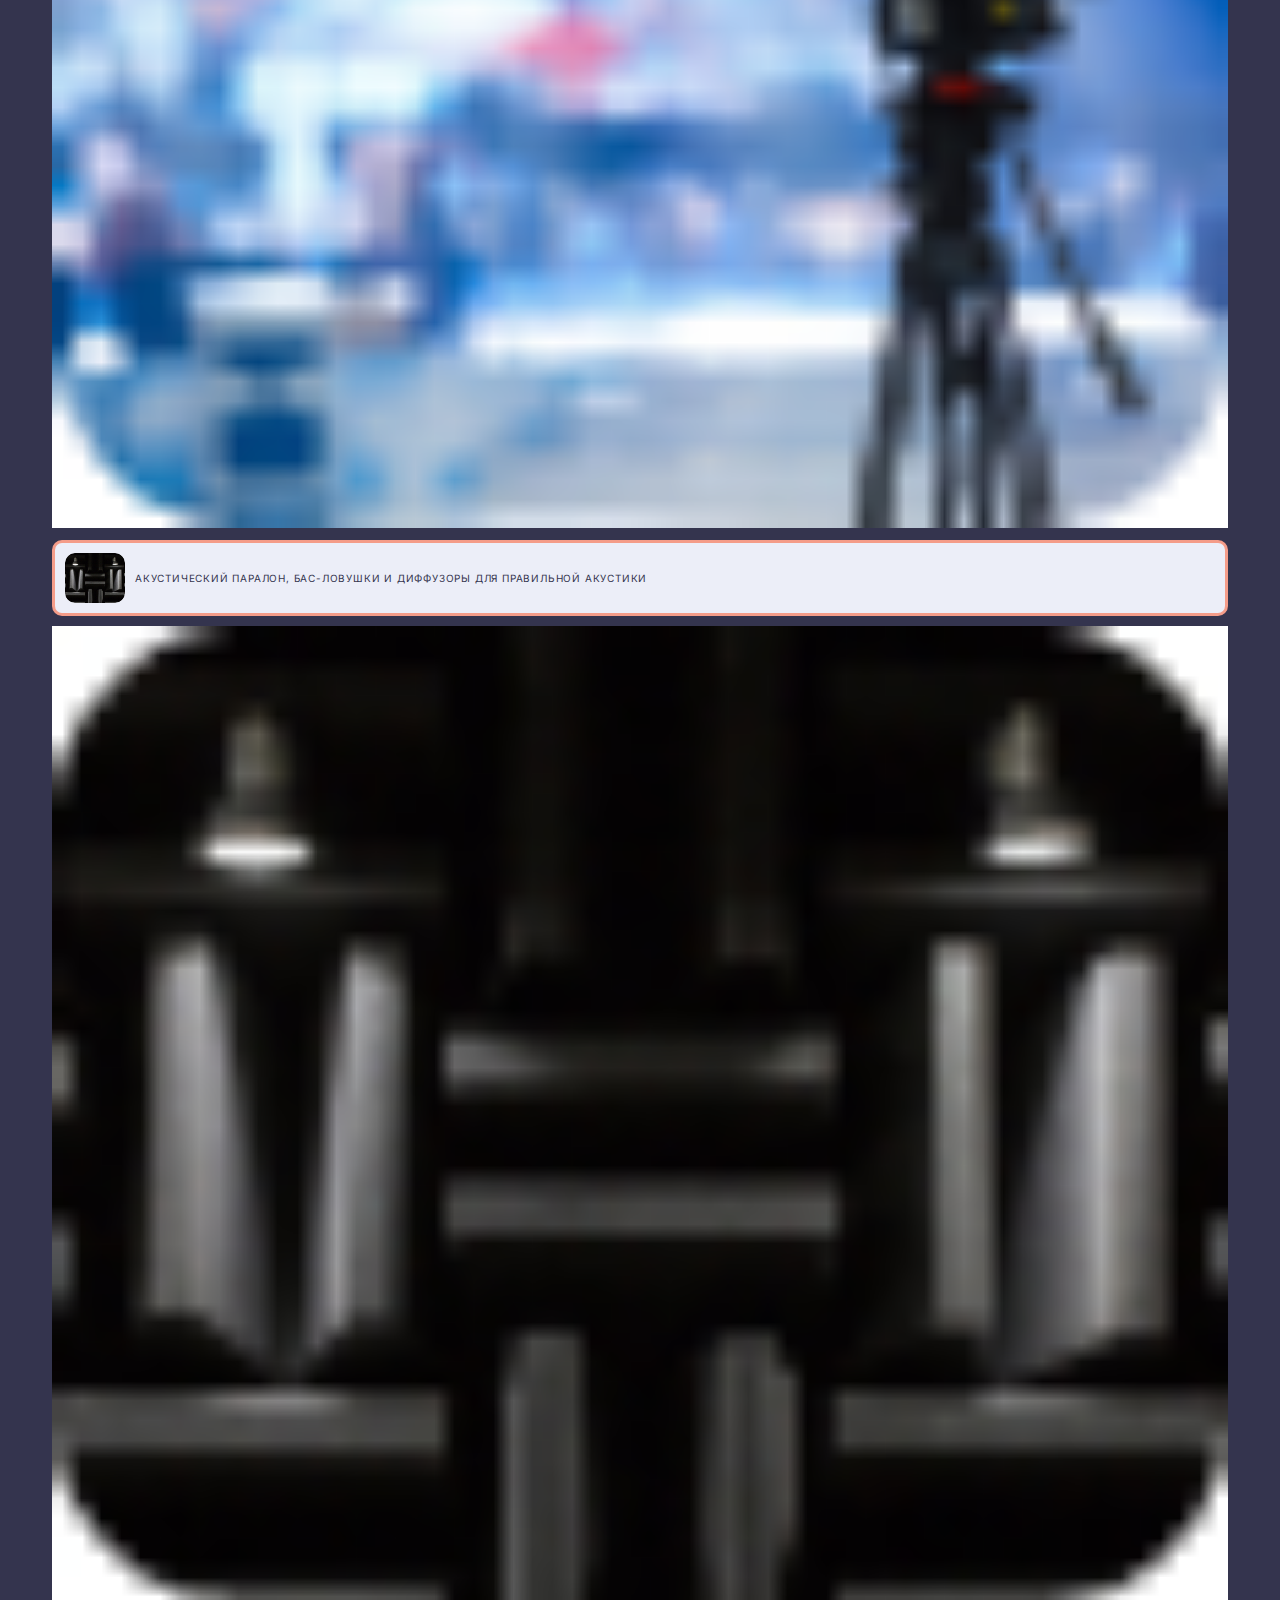
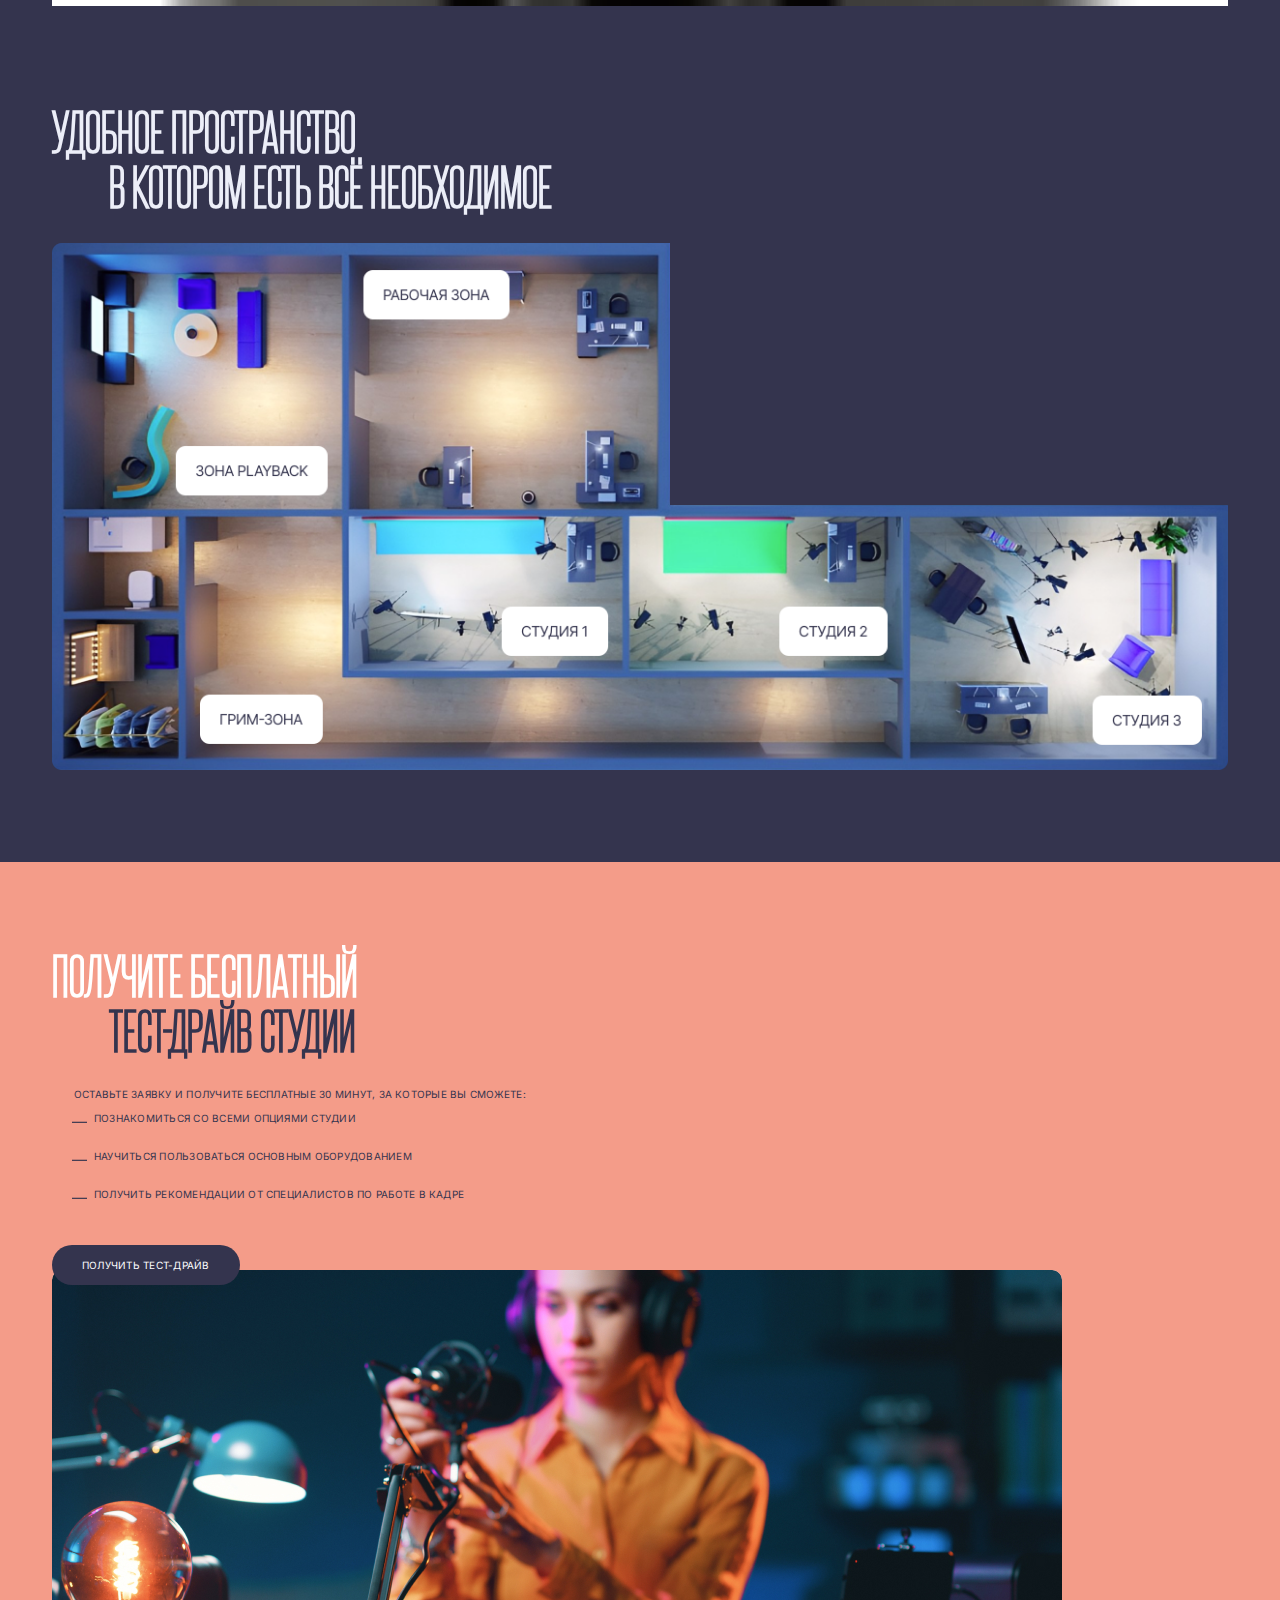
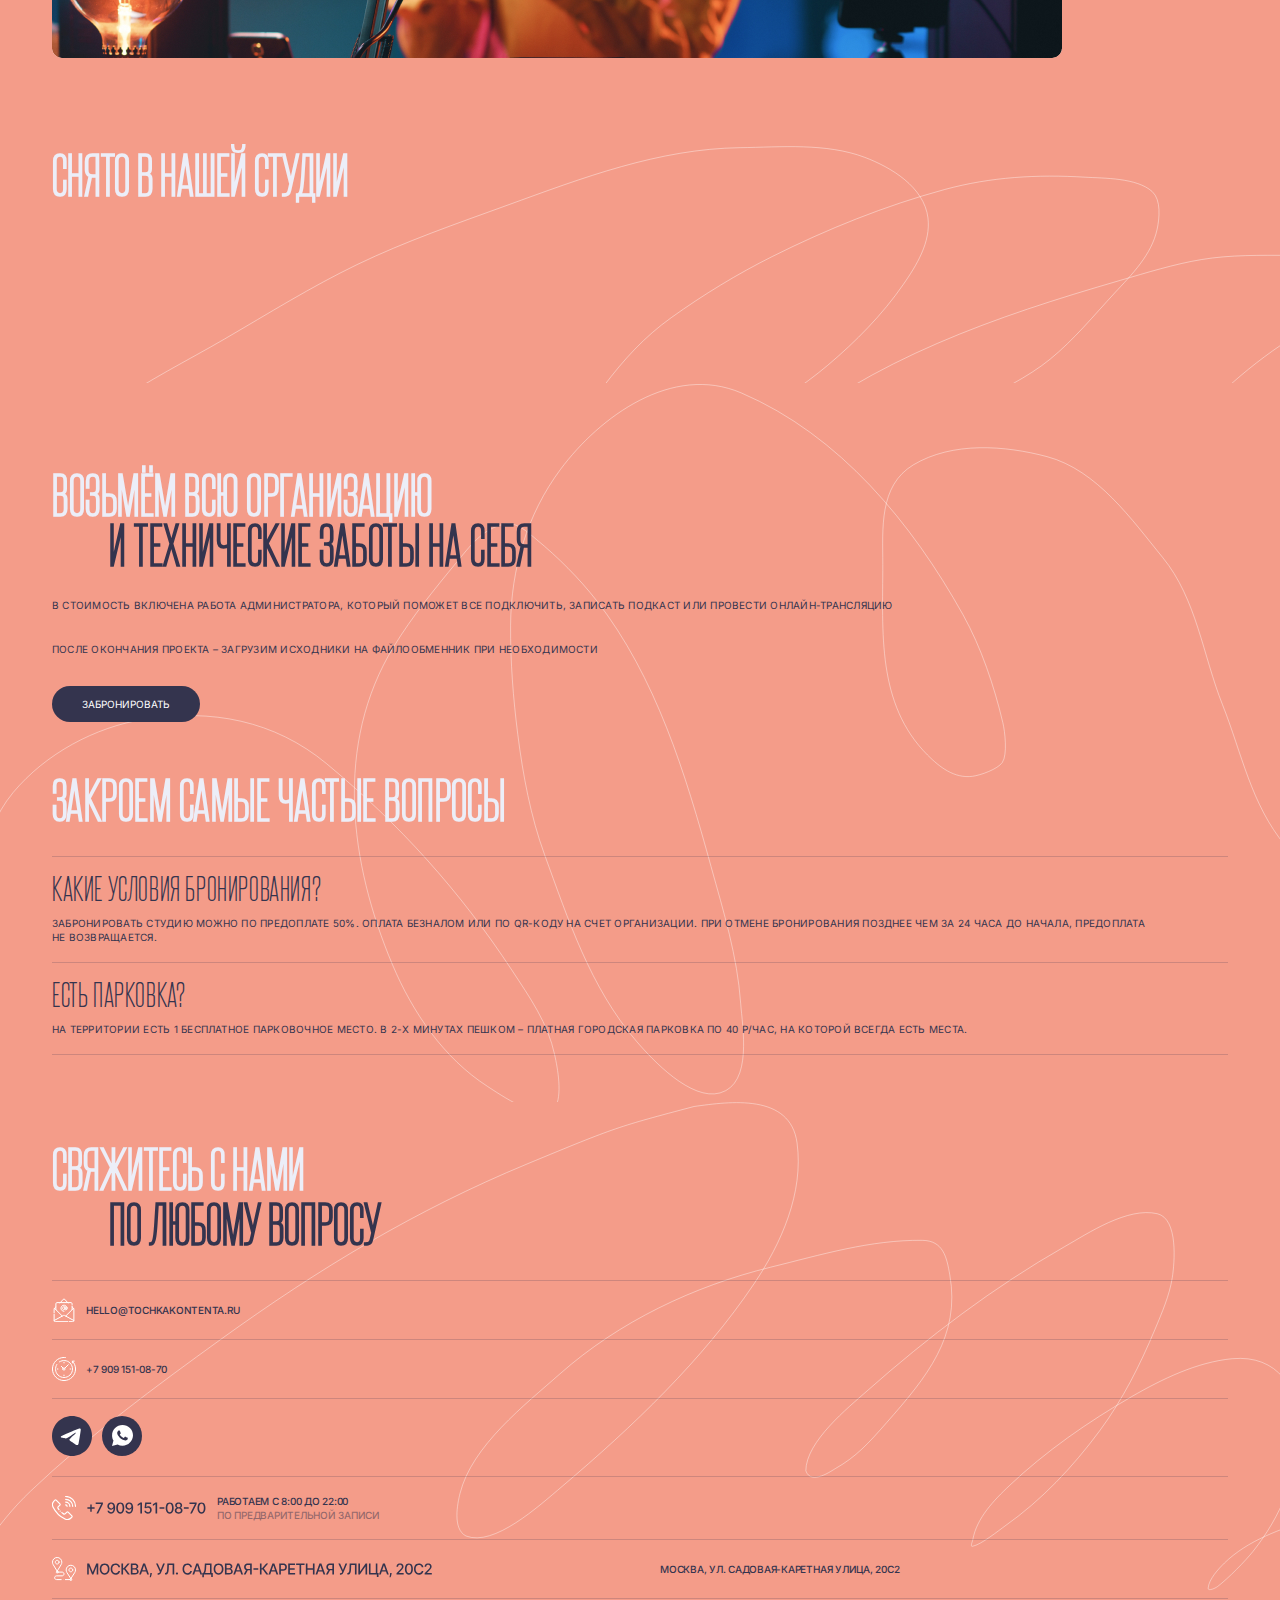
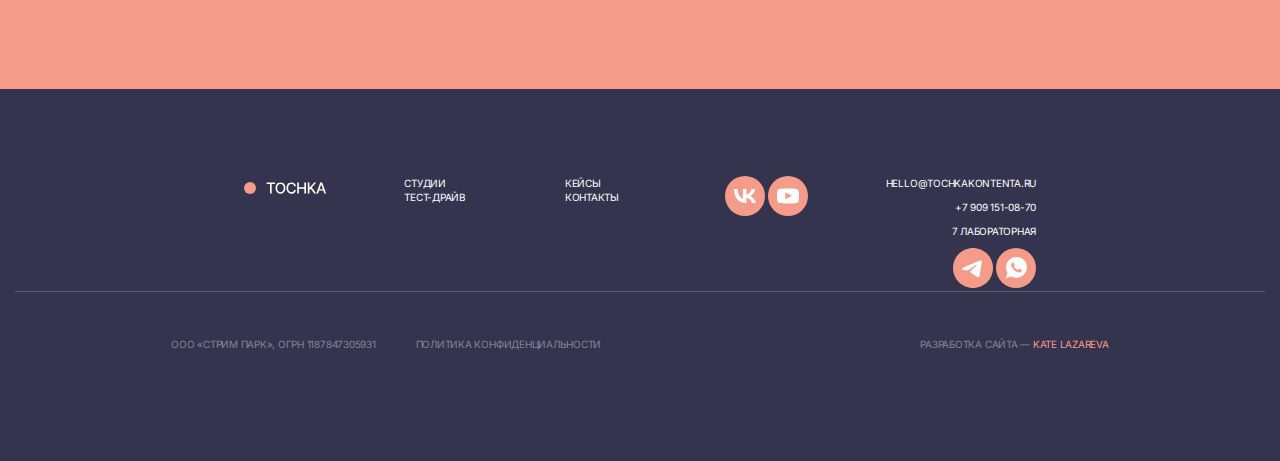
==== commit f38d2b7d: "e" ====
--- a/index.html
+++ b/index.html
@@ -35,7 +35,7 @@
 
         </div>
     </header>
-    <main>
+    <main >
         <section class="section_1">
             <div class="wrapper" style="text-align: center;">
                 <p class="section_1__main-p">
--- a/styles.css
+++ b/styles.css
@@ -35,7 +35,7 @@
     --second-main: #F49C89;
     --main-text: #ECEEF8;
     --main: #34344E;
-    --sub-text: #FFF;
+    --sub-text: #ffffff;
     --line-color: rgba(52, 52, 78, 0.50);
 }  
 
@@ -58,7 +58,7 @@
     padding: 16px 20px 17px;
     background-color: var(--main);
 }
-
+summary
 .second-main-part ::selection{
     color: var(--second-main);
     background-color: var(--main);
@@ -172,7 +172,7 @@
 .section_1__button{
     width: 270px;
     padding: 12px 30px;
-    color: var(--sub-text);
+    color: black;
     text-transform: uppercase;
     text-decoration: none;
     font-weight: 500;
@@ -256,7 +256,7 @@
     font-family: 'Steelfish';
     font-size: 5rem;
     font-weight: 500;
-    line-height: 110%; /* 33px */
+    line-height: 110%;
     letter-spacing: 0.6px;
     text-transform: uppercase;
     margin-bottom: 15px;
@@ -282,7 +282,7 @@
     font-family: 'Inter', sans-serif;
     font-style: normal;
     font-weight: 400;
-    line-height: 140%; /* 16.8px */
+    line-height: 140%;
     letter-spacing: -0.24px;
     text-transform: uppercase;
 }
@@ -298,7 +298,7 @@
     color: var(--second-main);
     font-family: 'Inter', sans-serif;
     text-transform: uppercase;
-    line-height: 140%; /* 16.8px */
+    line-height: 140%; 
     letter-spacing: -0.48px;
 }
 
@@ -317,7 +317,7 @@
     font-size: 5rem;
     font-style: normal;
     font-weight: 600;
-    line-height: 120%; /* 44px */
+    line-height: 120%; 
     text-transform: uppercase;
     margin-bottom: 30px;
     letter-spacing: 1px;
@@ -793,7 +793,7 @@
     color: var(--main-text);
     font-size: 5rem;
     font-weight: 700;
-    line-height: 110%; /* 44px */
+    line-height: 110%; 
     text-transform: uppercase;
     margin-bottom: 30px;
 }
@@ -958,6 +958,11 @@
 }
 @media screen and (max-width: 361px){
     :root{
+        font-size: 40%;
+    }
+}
+@media screen and (max-width: 361px){
+    :root{
         font-size: 29%;
     }
     .main-header__loc{
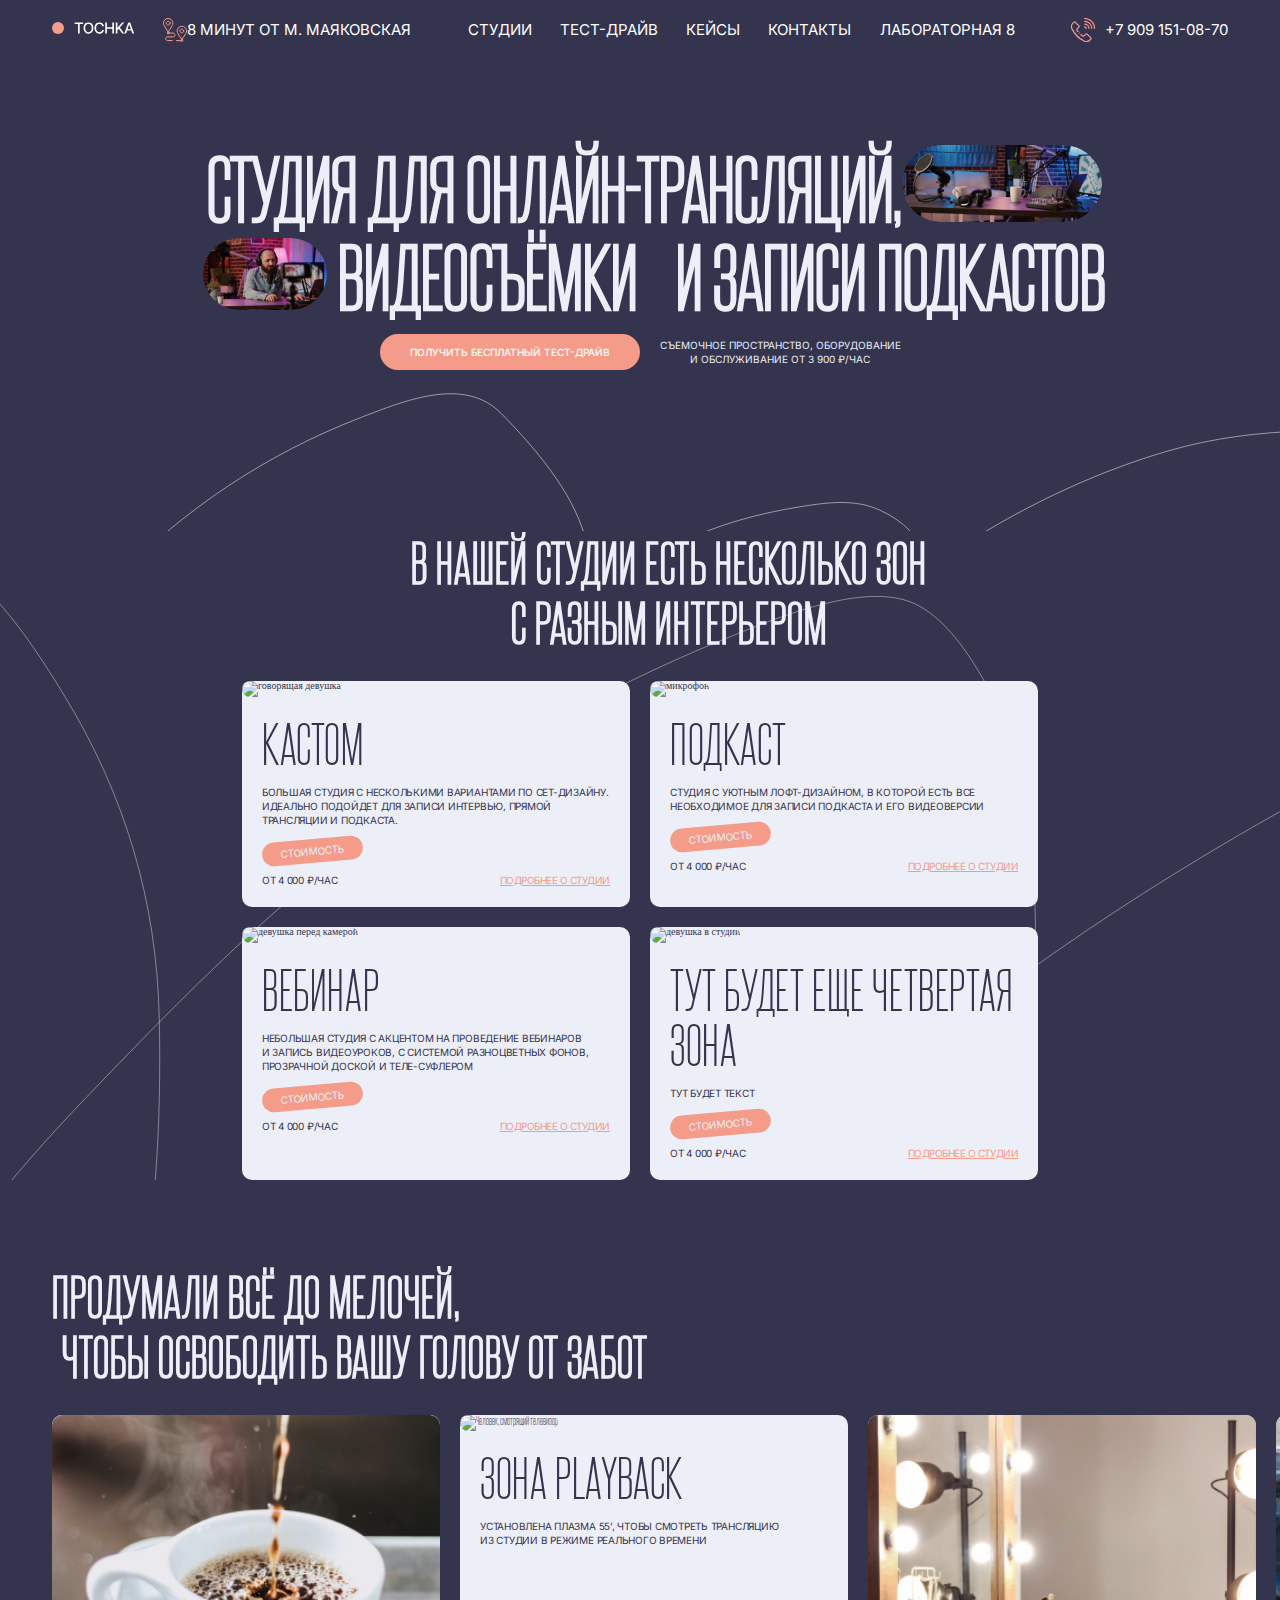
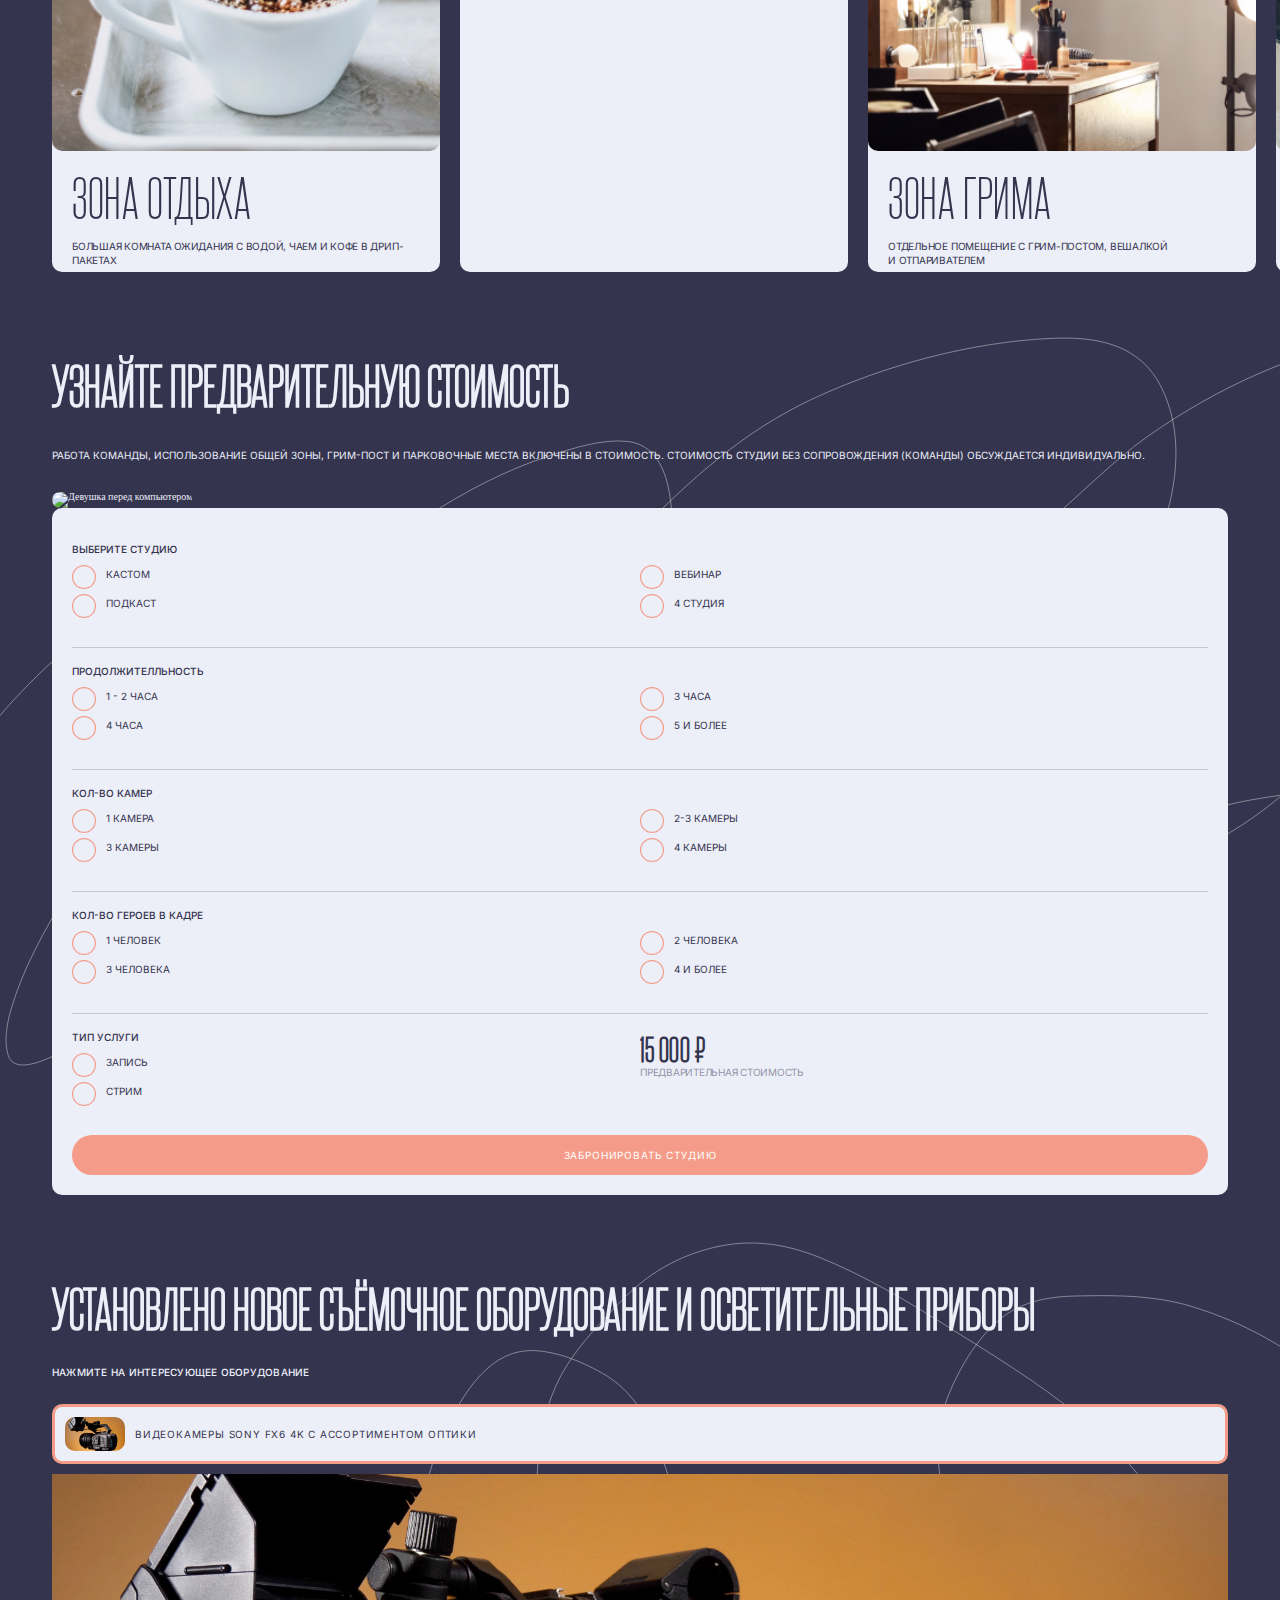
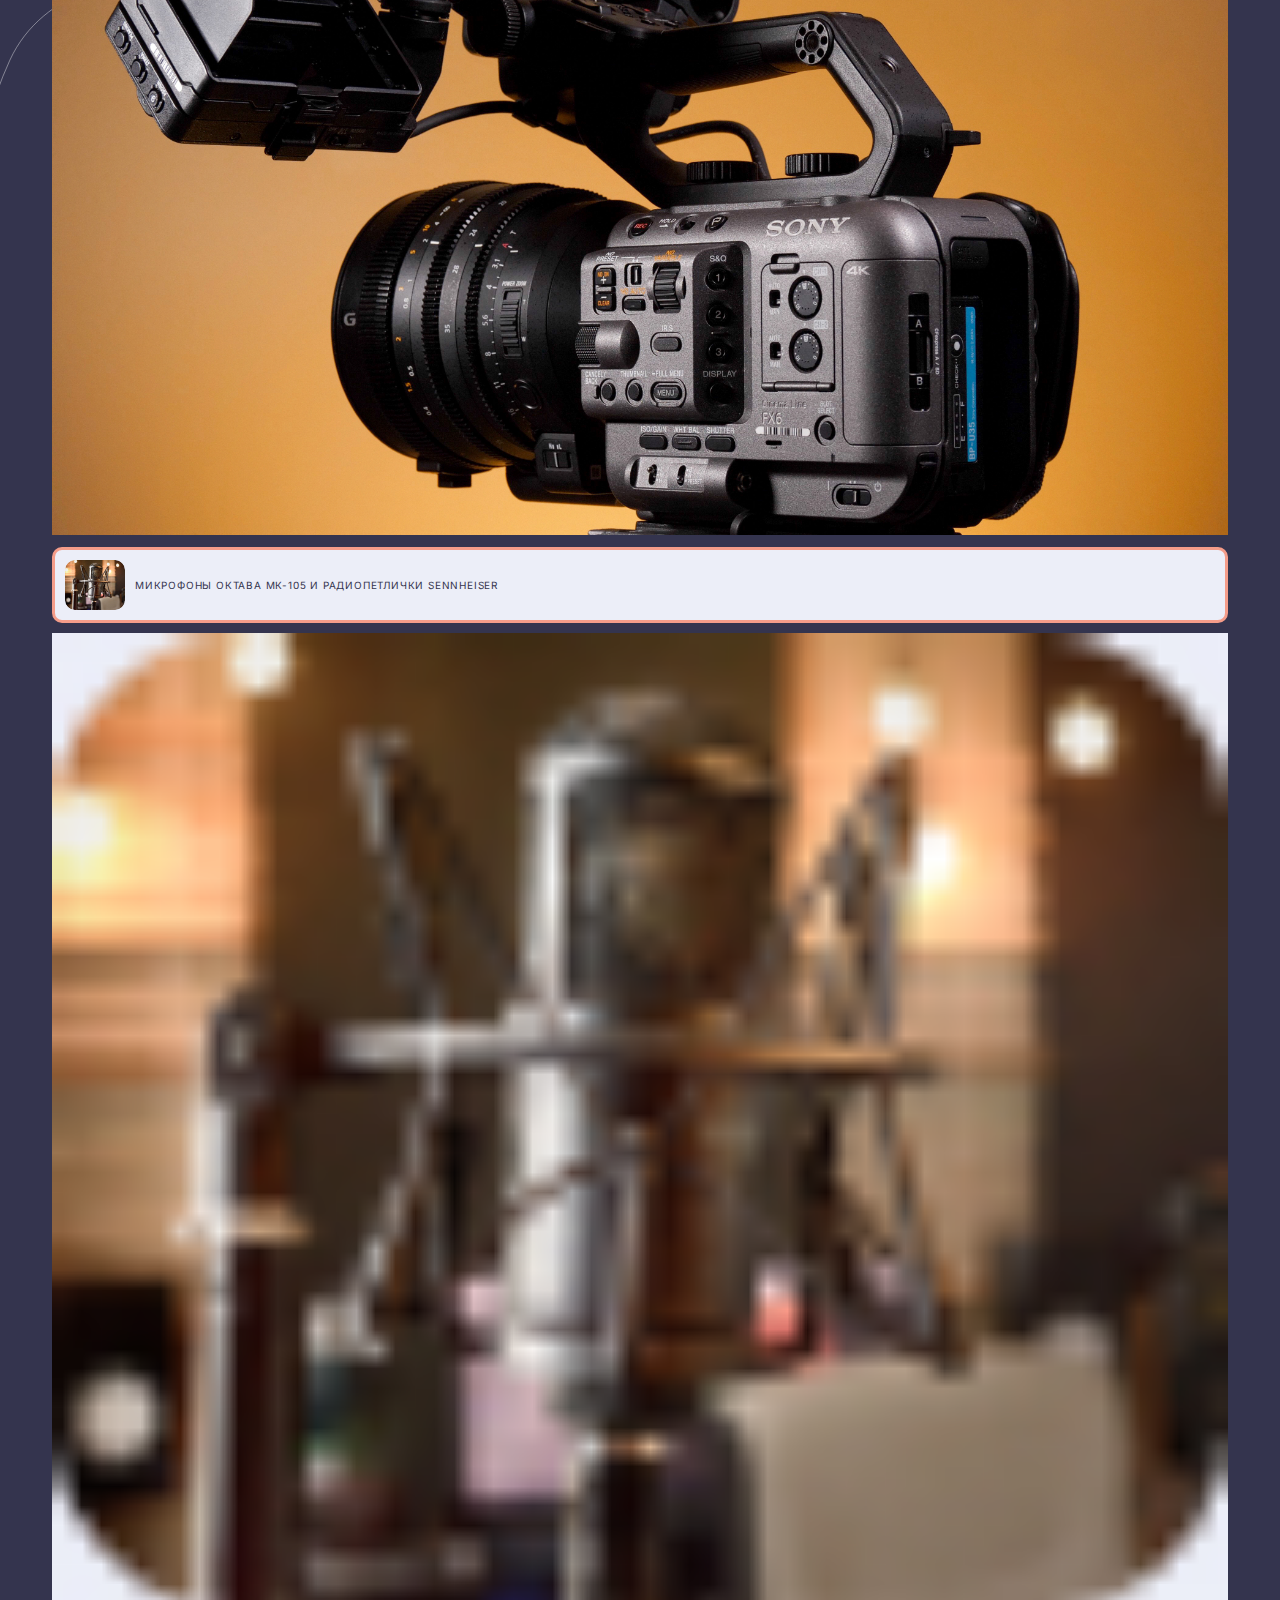
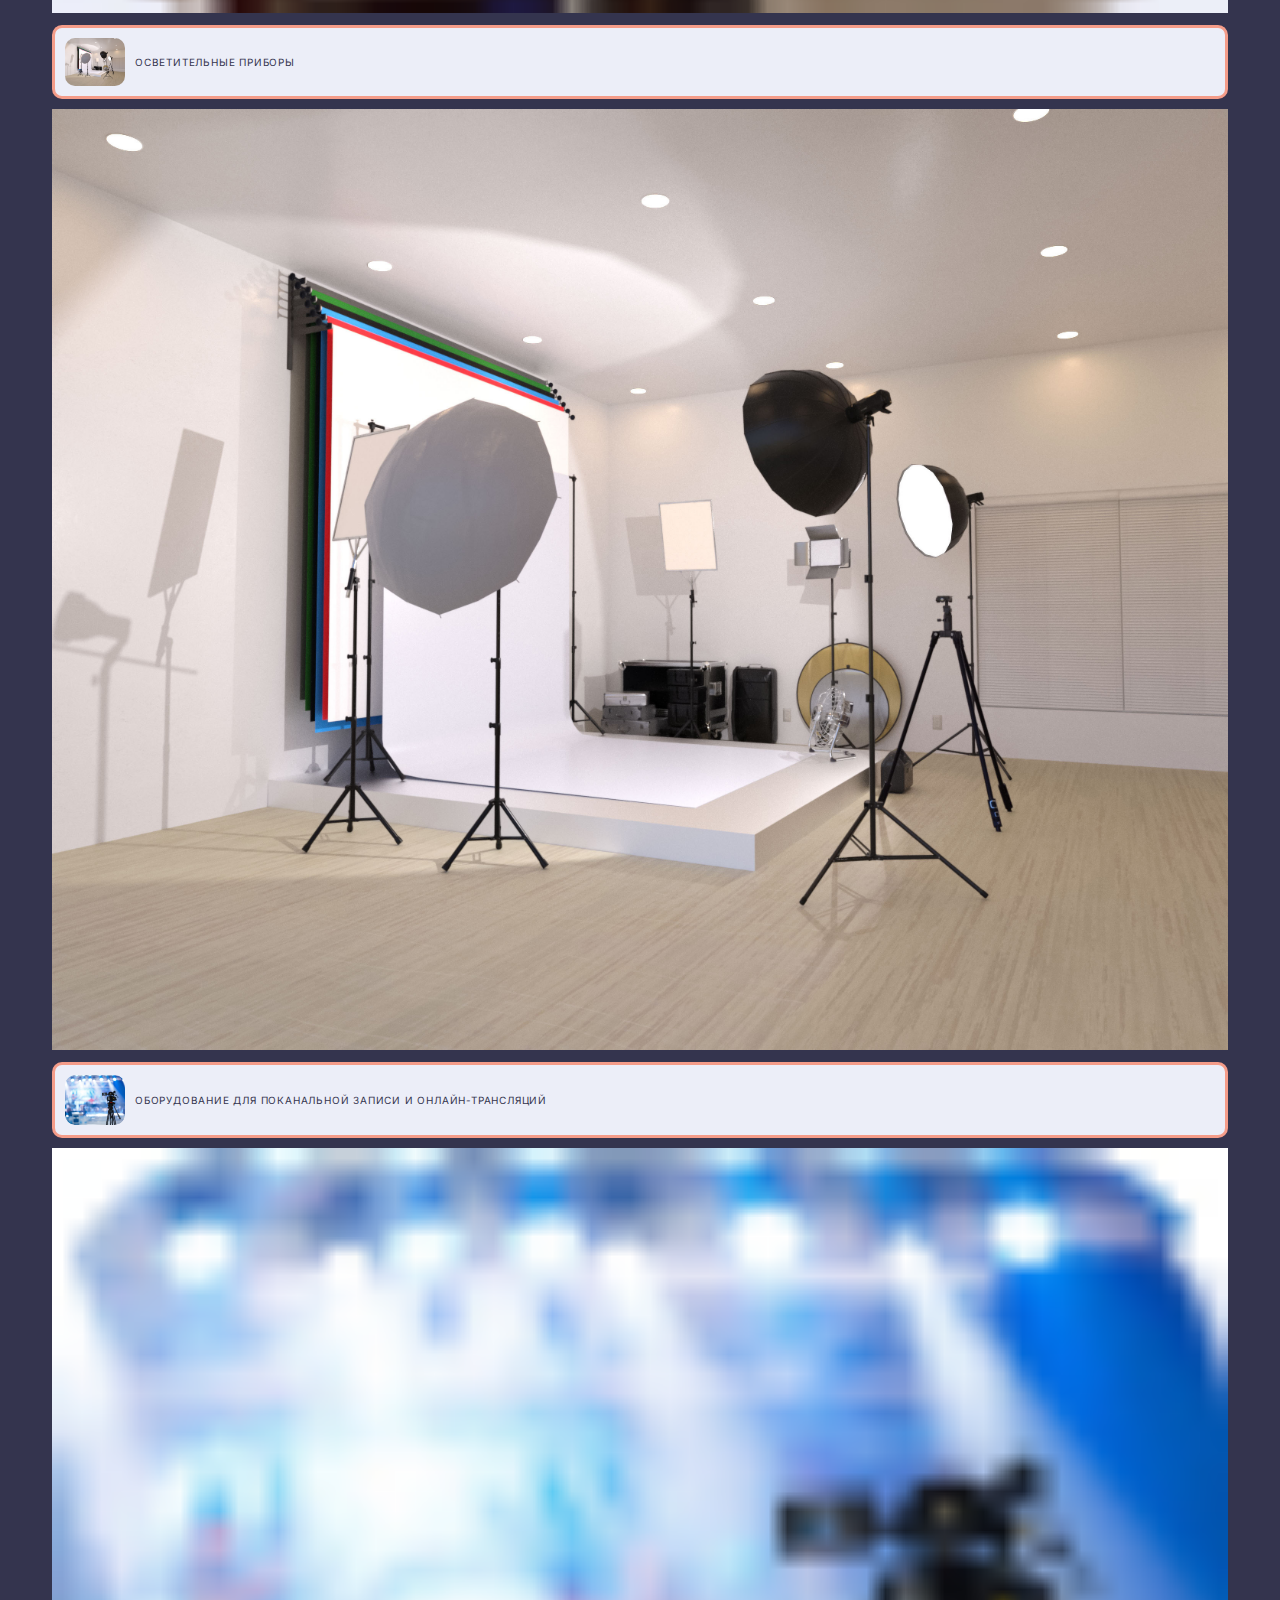
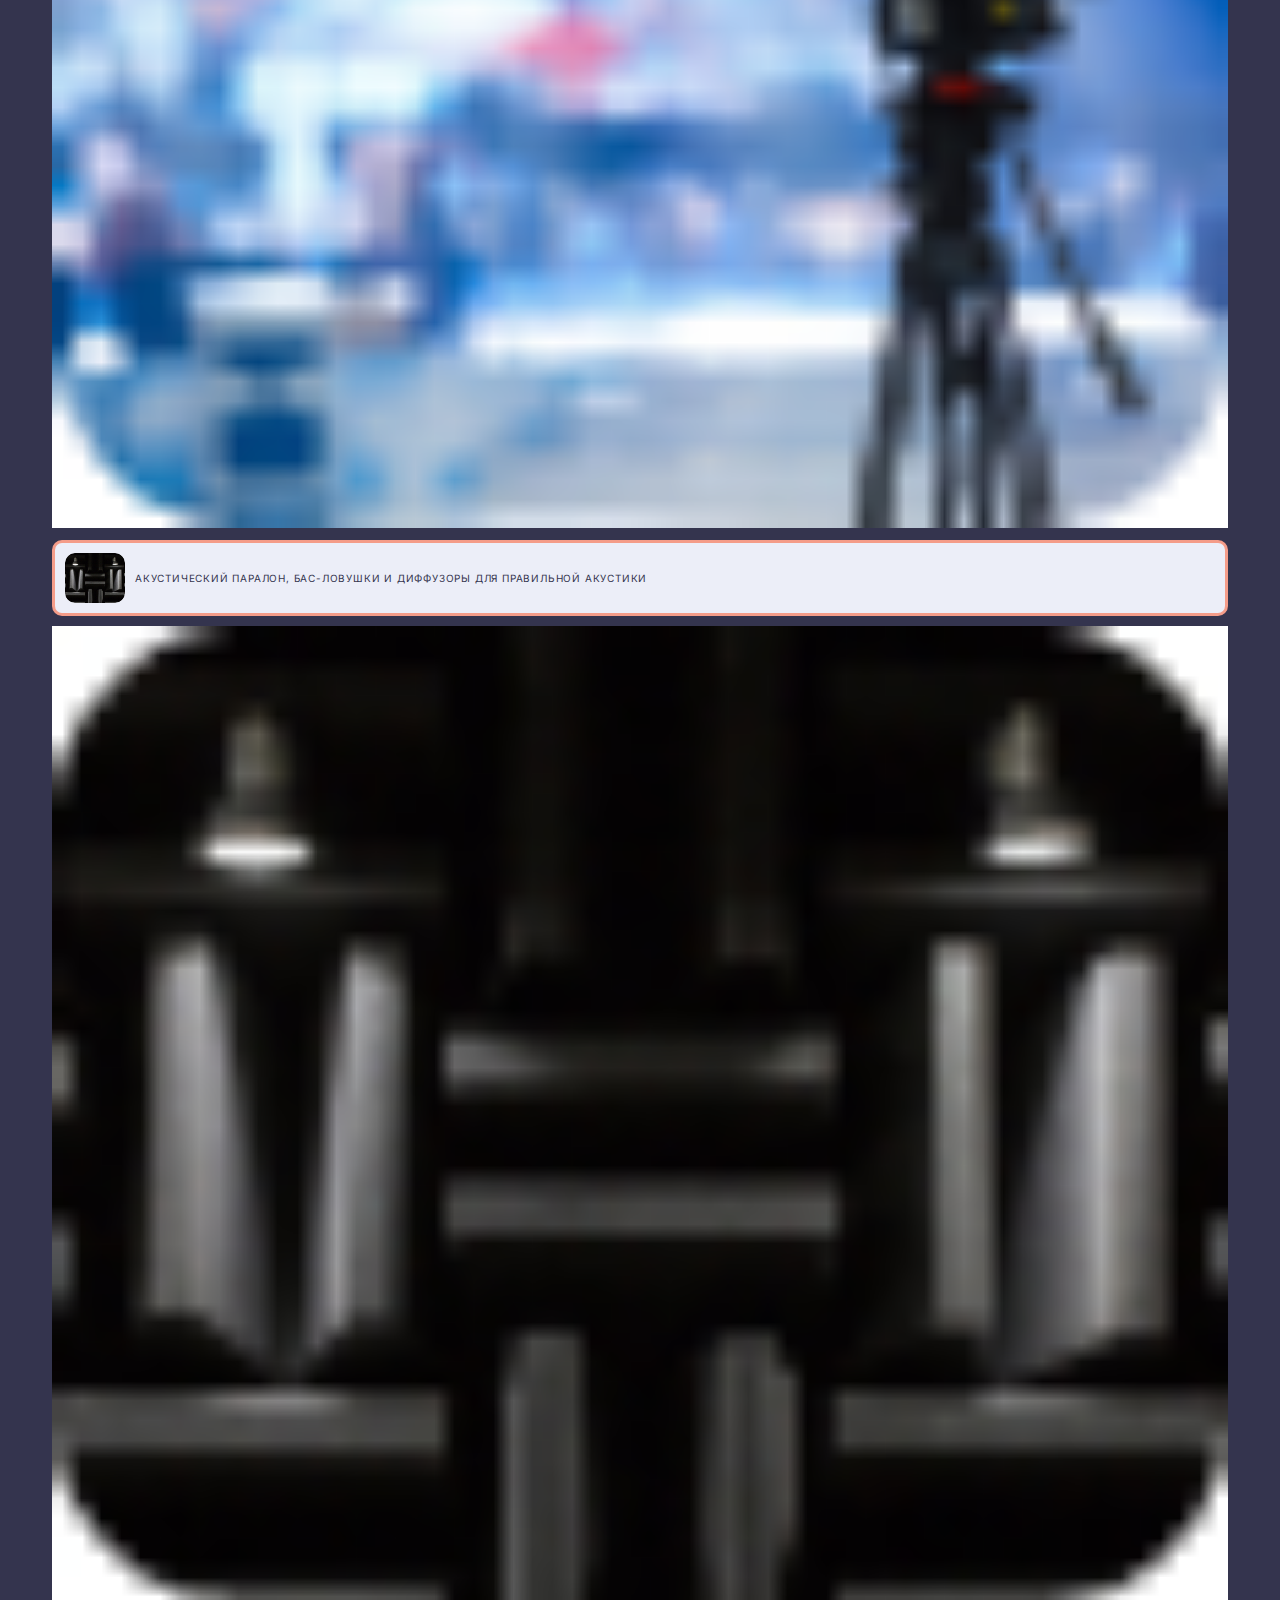
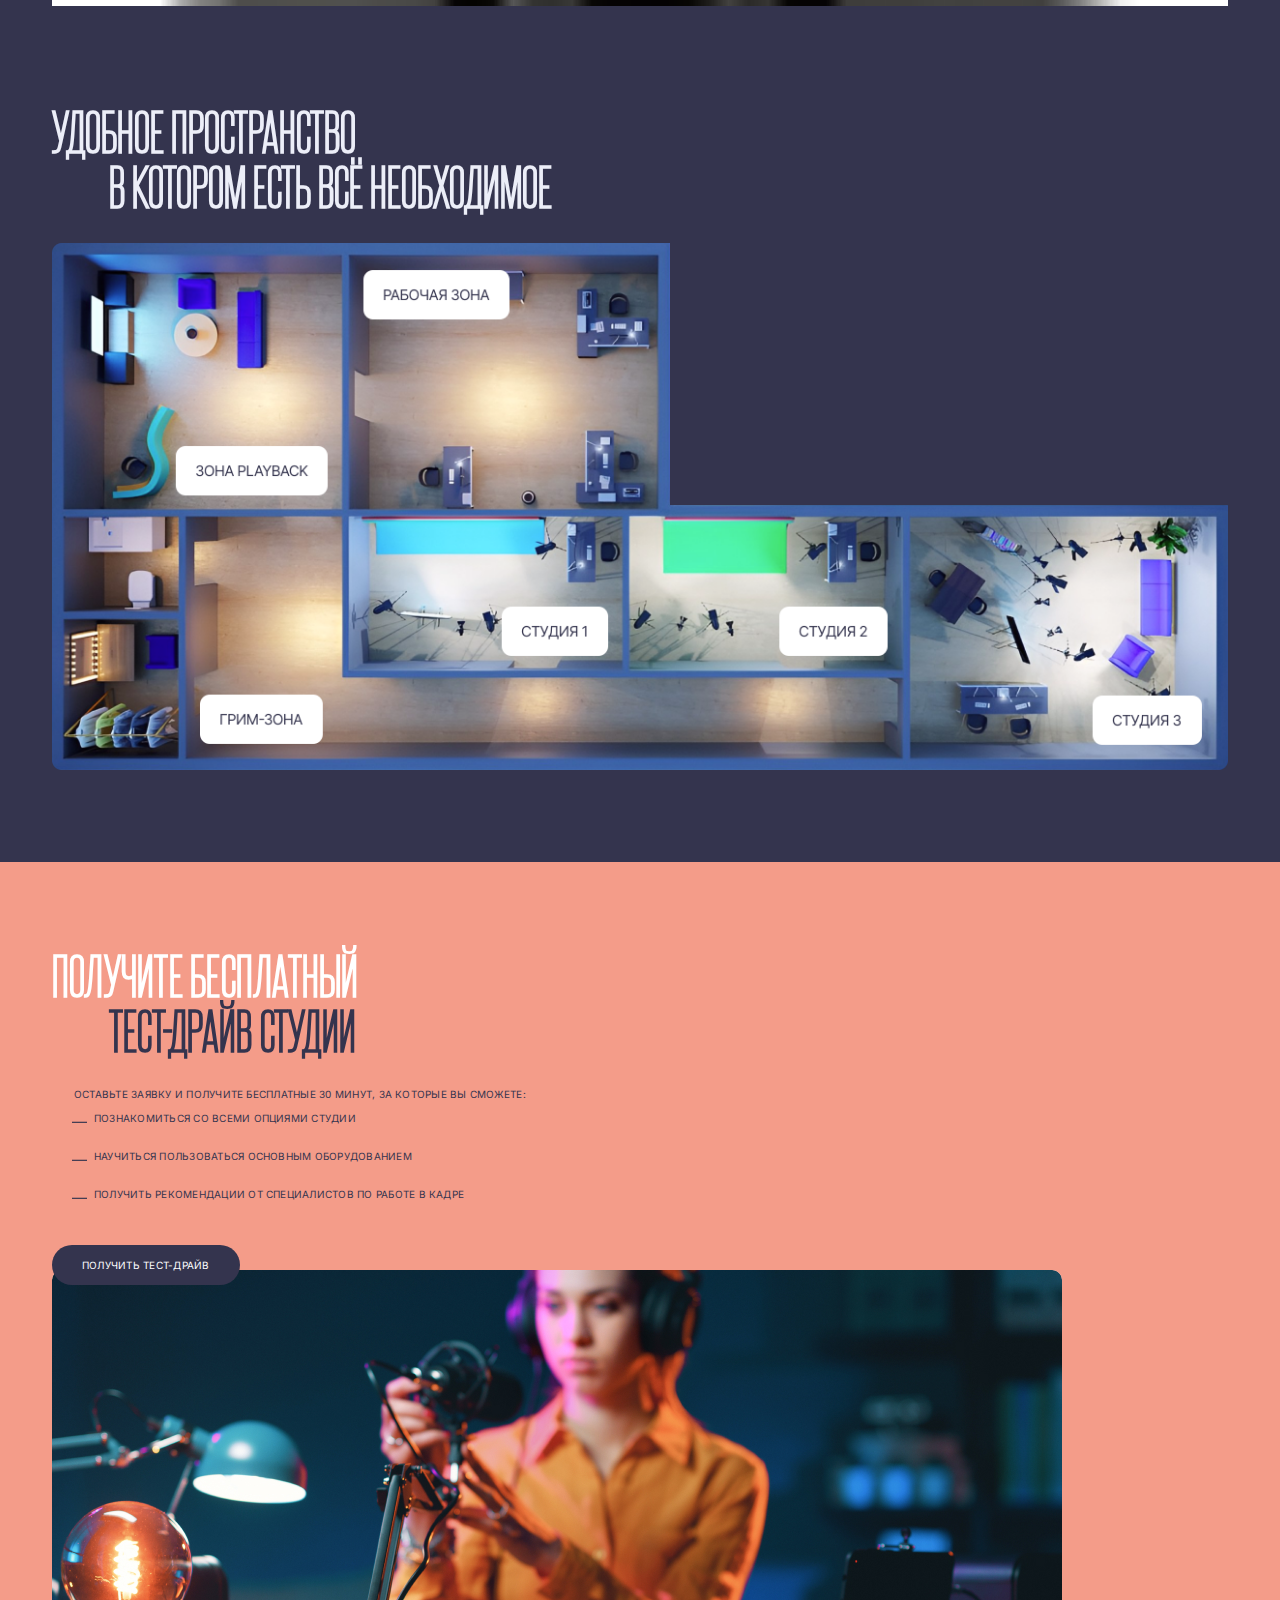
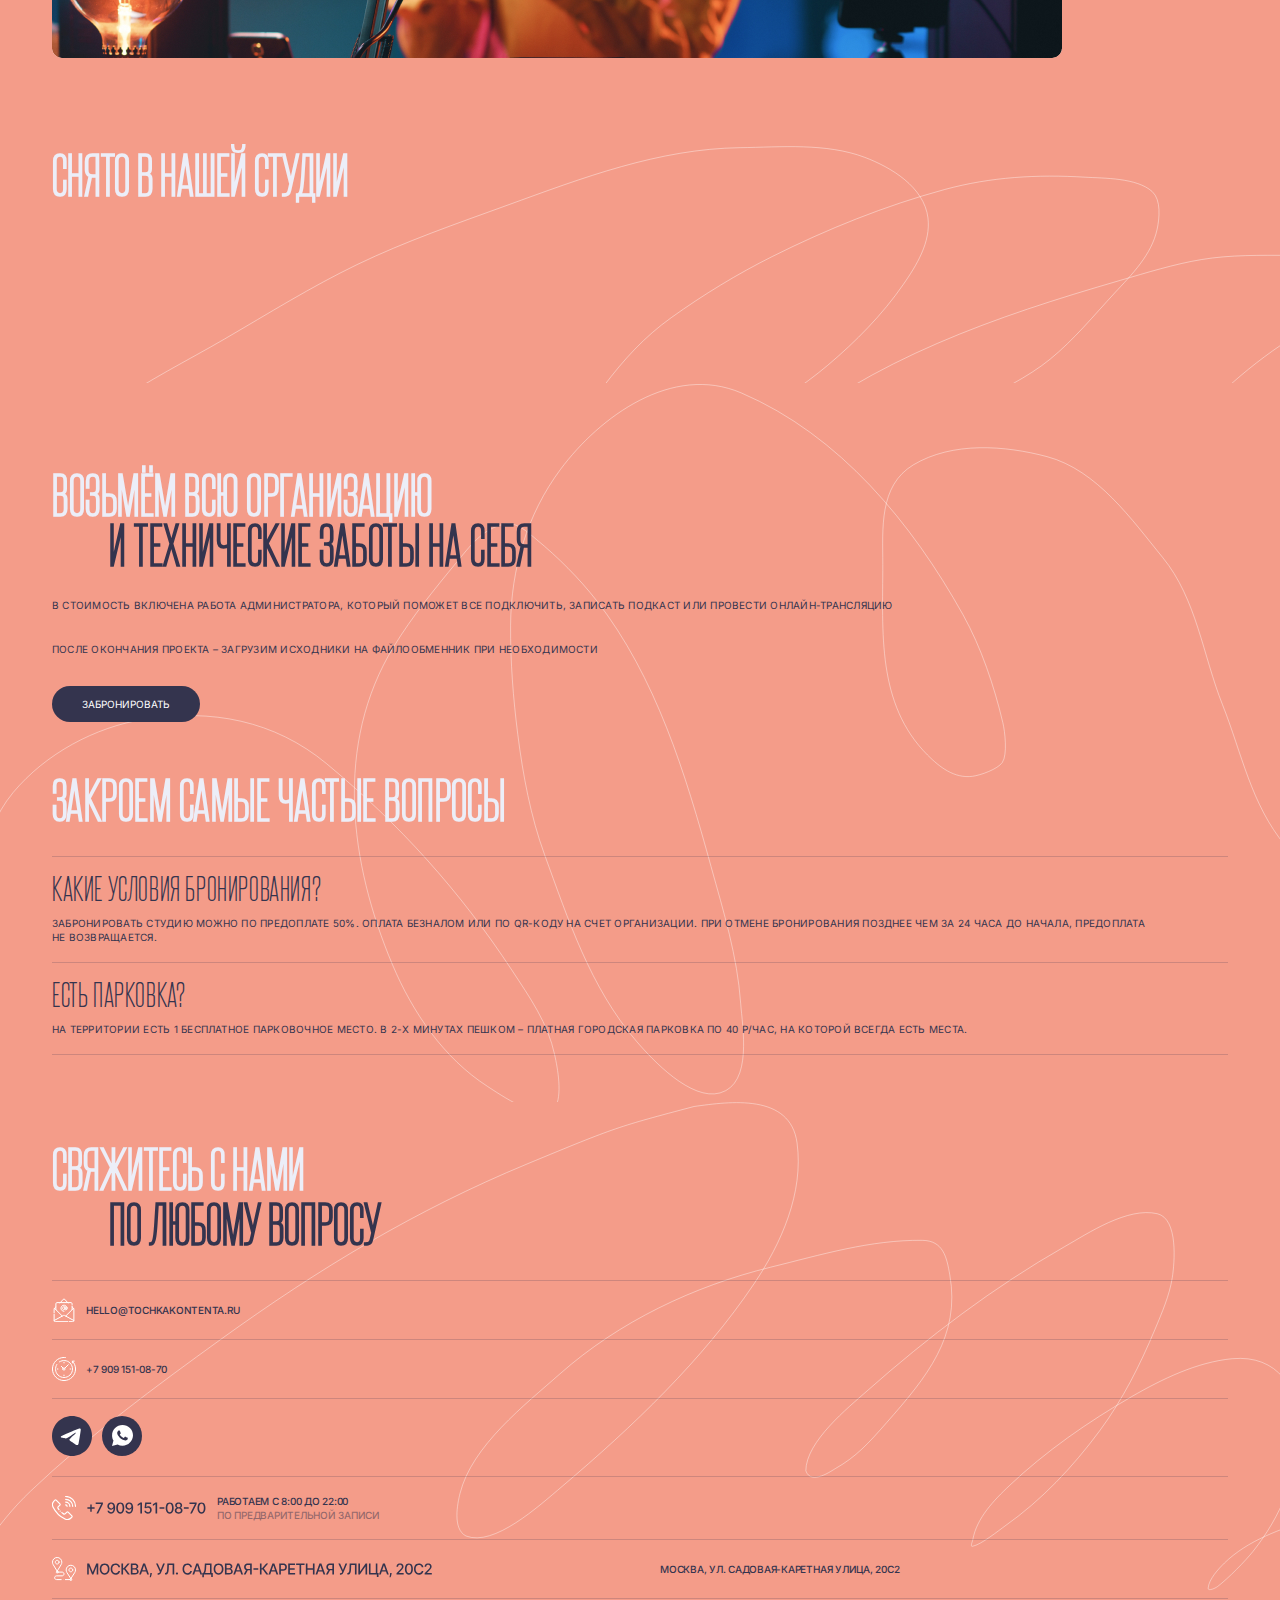
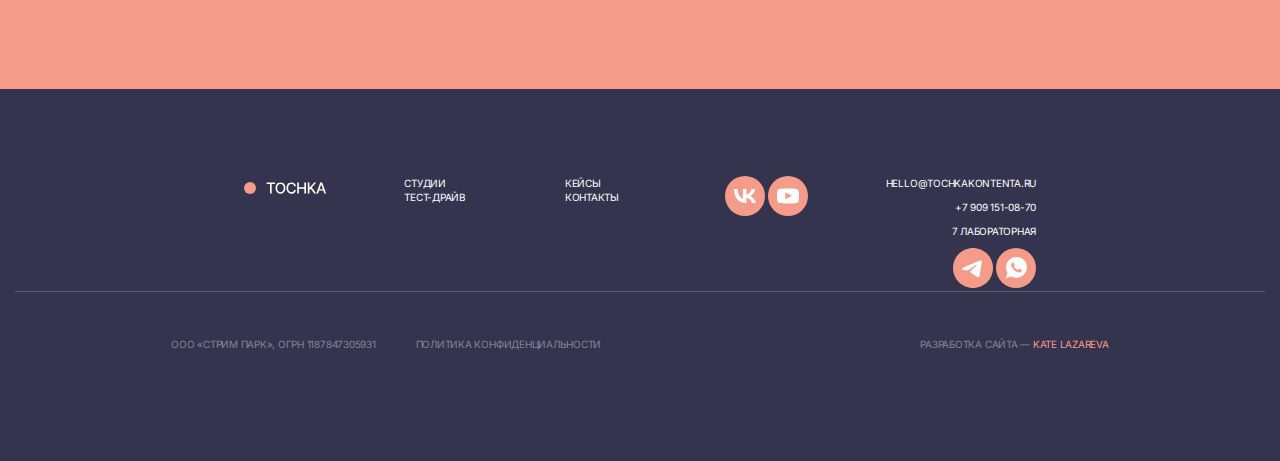
==== commit 2a8d9417: "3" ====
--- a/index.html
+++ b/index.html
@@ -63,8 +63,10 @@
         <section class="section_2">
             <div class="wrapper">
                 <h2>
+                    
                     <span class="section_2__span-1">в нашей студии есть</span> 
                     <span class="section_2__span-2"> несколько зон</span> 
+                
                     <br> 
                     <span class="section_2__span-3">с разным интерьером</span>
                 </h2>
@@ -438,23 +440,23 @@
                     <h2>Свяжитесь с нами <br> <span>по любому вопросу</span></h2>
                     <ul class="contact-list">
                         <li class="contact-list__item">
-                            <img src="imgs/mail.svg" alt="Почта"> hello@tochkakontenta.ru
+                            <img src="imgs/mail.svg" alt=""> hello@tochkakontenta.ru
                         </li>
                         <li class="contact-list__item">
-                            <img src="imgs/time.svg" alt="телефон"> +7 909 151-08-70
+                            <img src="imgs/time.svg" alt=""> +7 909 151-08-70
                         </li>
                         <li class="contact-list__item">
-                            <a href="#"><img src="imgs/telegram.svg" alt="Telegram"></a> 
-                            <a href="#"><img src="imgs/whatsapp.svg" alt="Whatsapp"></a>
+                            <a href="#"><img src="imgs/telegram.svg" alt=""></a> 
+                            <a href="#"><img src="imgs/whatsapp.svg" alt=""></a>
                         </li>
                         <li class="contact-list__item">
-                            <img src="imgs/working-hours.svg" alt="Часы">
+                            <img src="imgs/working-hours.svg" alt="">
                             <p>Работаем с 8:00 до 22:00 <br> 
                                 <span>по предварительной записи</span>
                             </p>
                         </li>
                         <li class="contact-list__item">
-                            <img src="imgs/location-2.svg" alt="Адресс"> 
+                            <img src="imgs/location-2.svg" alt=""> 
                             <a href="https://yandex.ru/maps/213/moscow/house/sadovaya_karetnaya_ulitsa_20s2/Z04YcAZgQUIGQFtvfXt2c3hkZg==/?ll=37.611814%2C55.772374&z=17.91"> Москва, ул. Садовая-Каретная улица, 20с2</a>
                         </li>
                     </ul>
@@ -467,7 +469,7 @@
             <container class="footer-flex">    
                 <ul class="footer-links__grid">
                     <li class="logo-logo">
-                        <img src="imgs/logo.svg" alt="логотип">
+                        <img src="imgs/logo.svg" alt="">
                     </li>
                     <li class="footer-links__grid-item">
                         <a href="#" class="footer-content">студии</a><br>
@@ -478,8 +480,8 @@
                         <a href="#" class="footer-content">контакты</a>
                     </li>
                     <li class="footer-links__grid-item">
-                        <img src="imgs/vk.svg" alt="логотип вк">
-                        <img src="imgs/youtube.svg" alt="логотип ютуба">
+                        <img src="imgs/vk.svg" alt="">
+                        <img src="imgs/youtube.svg" alt="">
                     </li>
                     <li class="footer-content__grid-item">
                         <div class="footer-links-grid__grid">
@@ -487,8 +489,8 @@
                             <a href="#" class="footer-content">+7 909 151-08-70</a>
                             <a href="grid.html" class="footer-content">7 лабораторная</a>
                             <a class="footer-content">
-                                <img src="imgs/telegram1.svg" alt="логотип телеграма">
-                                <img src="imgs/whatsapp1.svg" alt="логотип ватцапа">
+                                <img src="imgs/telegram1.svg" alt="">
+                                <img src="imgs/whatsapp1.svg" alt="">
                             </a>
                         </div>
                     </li>
--- a/styles.css
+++ b/styles.css
@@ -172,7 +172,7 @@
 .section_1__button{
     width: 270px;
     padding: 12px 30px;
-    color: black;
+    color: rgb(255, 255, 255);
     text-transform: uppercase;
     text-decoration: none;
     font-weight: 500;
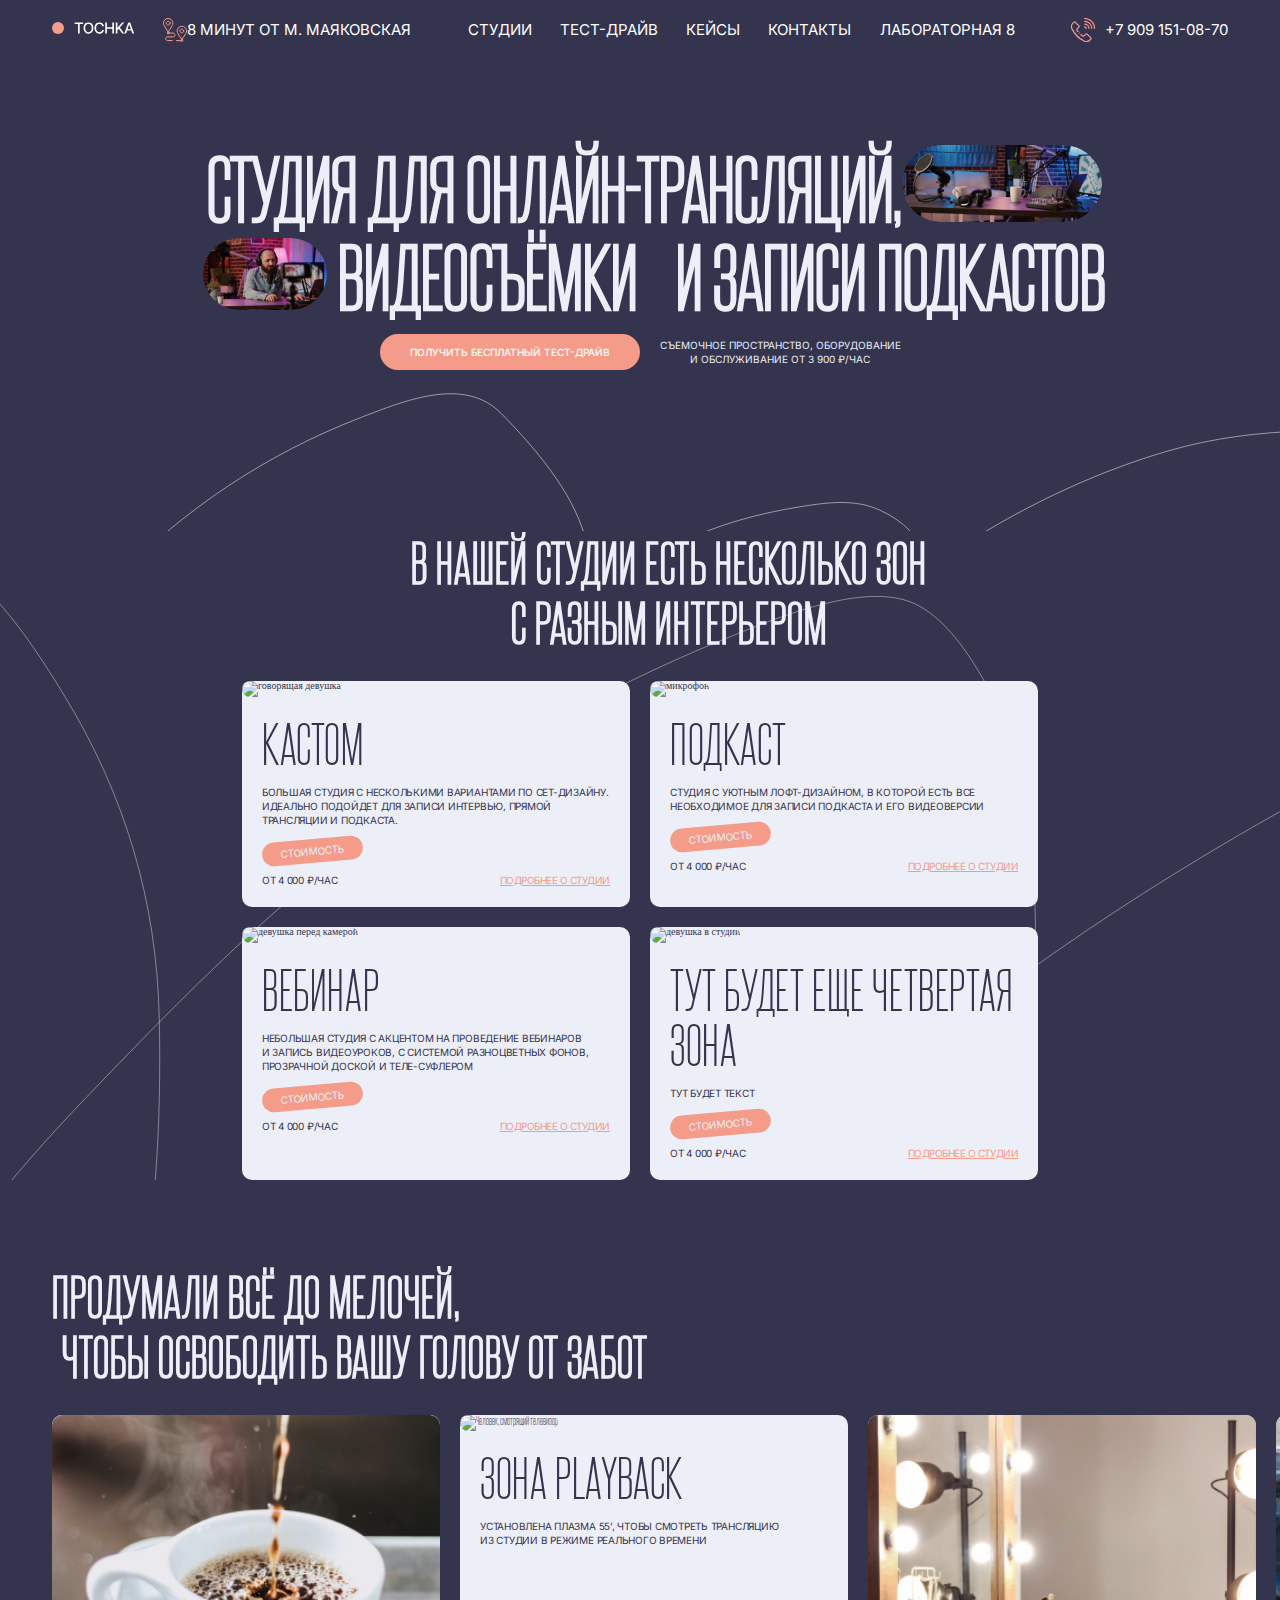
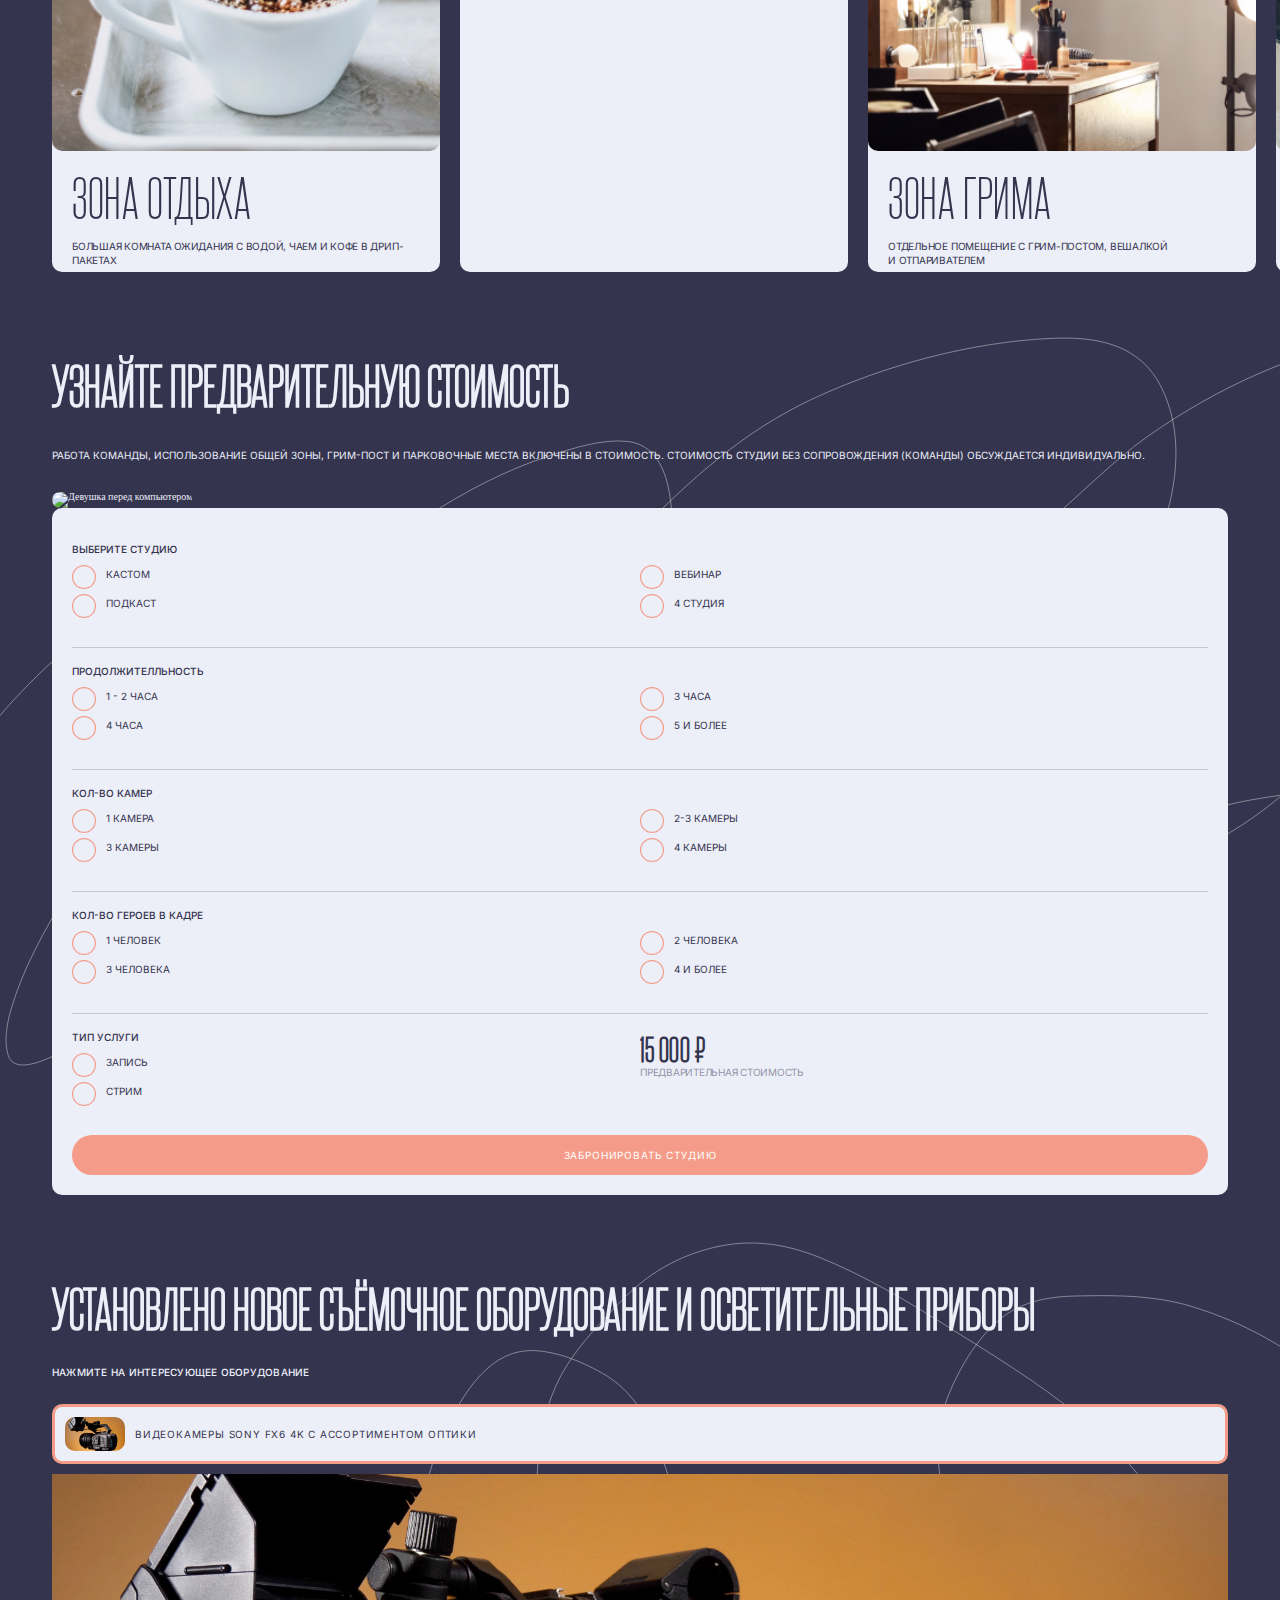
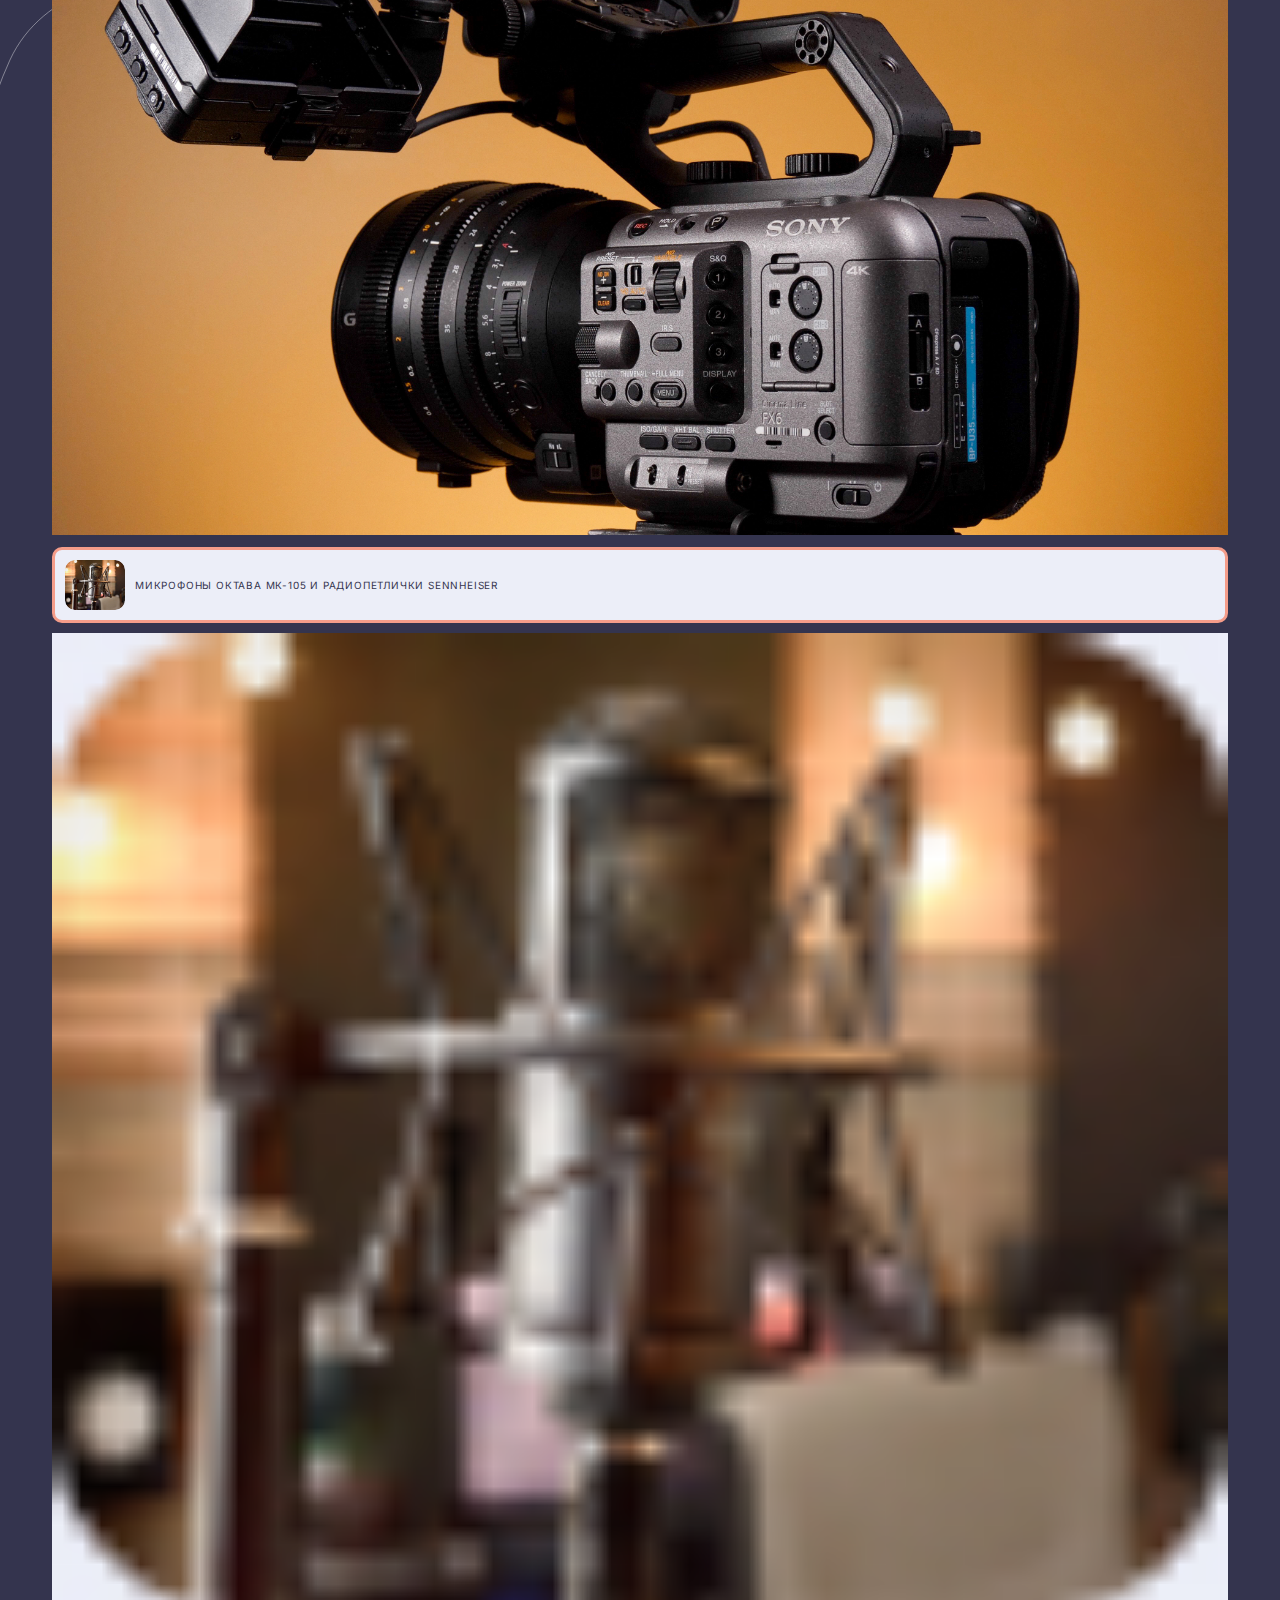
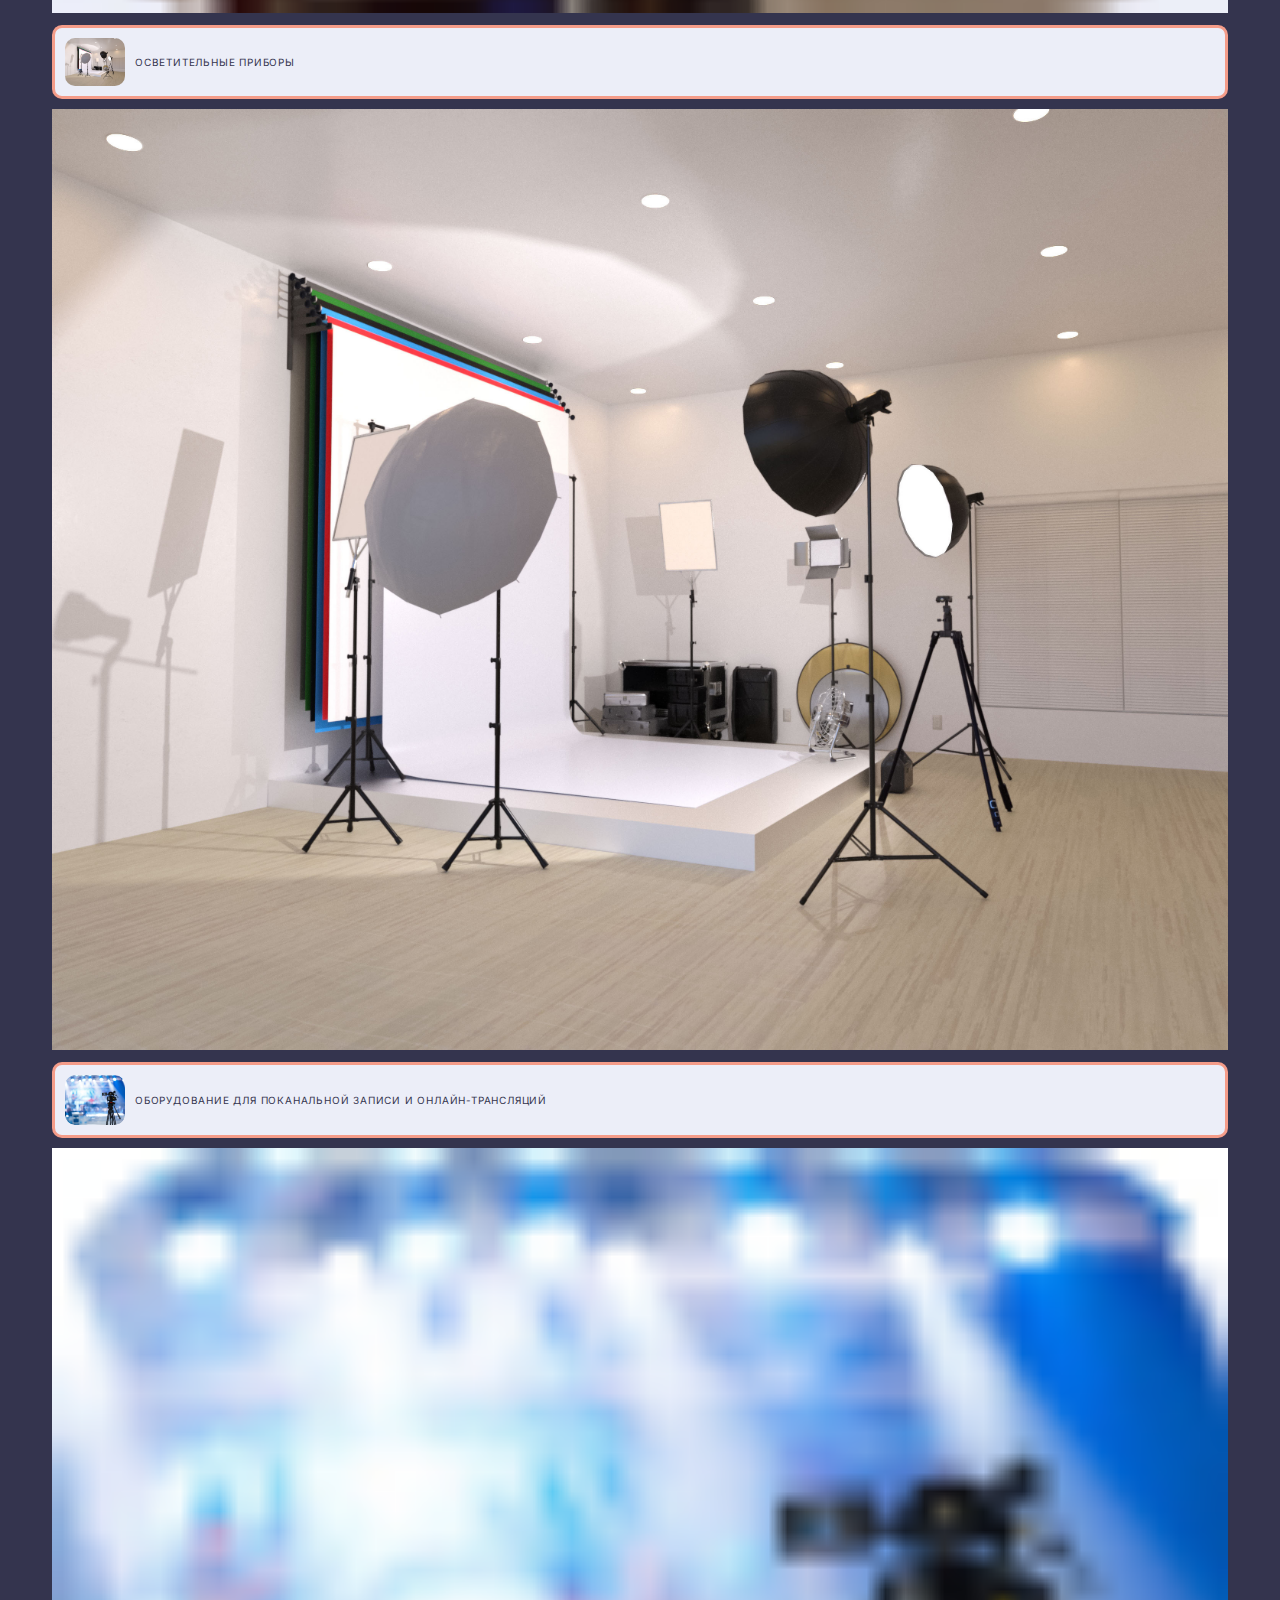
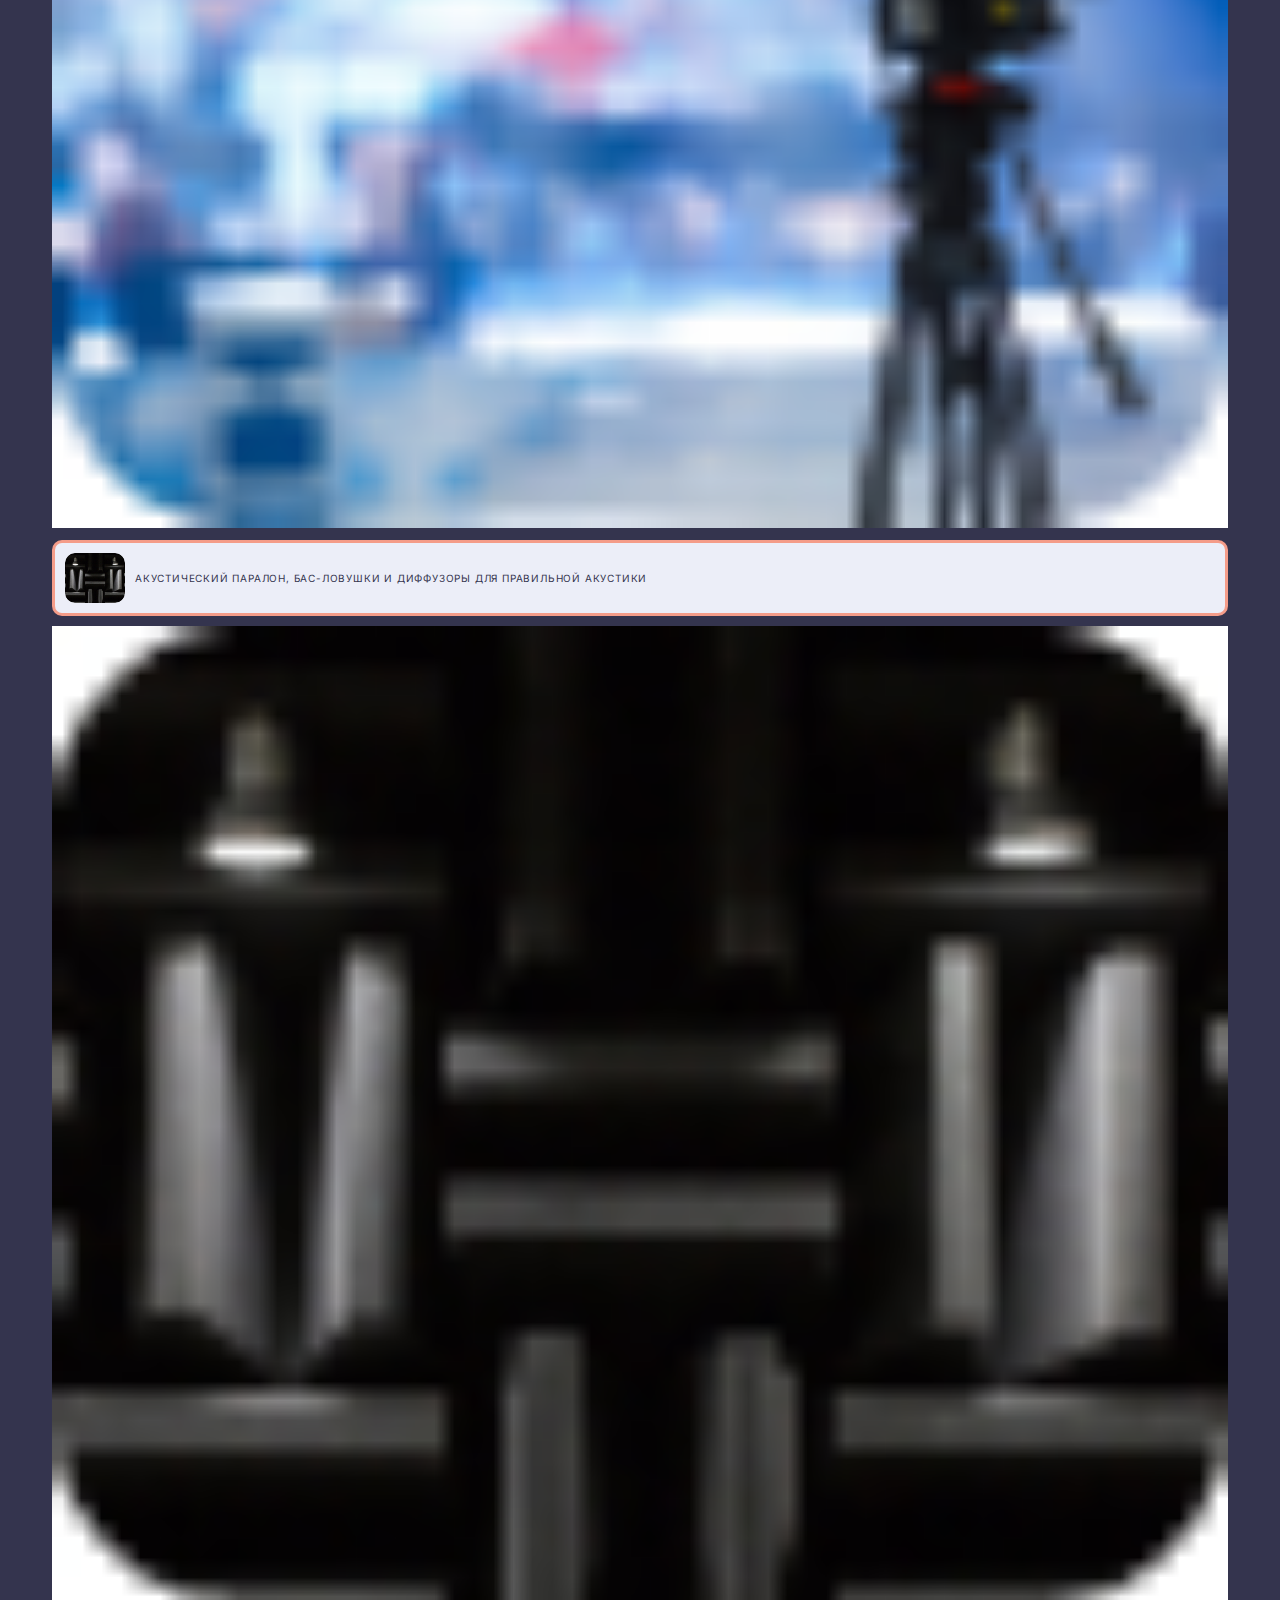
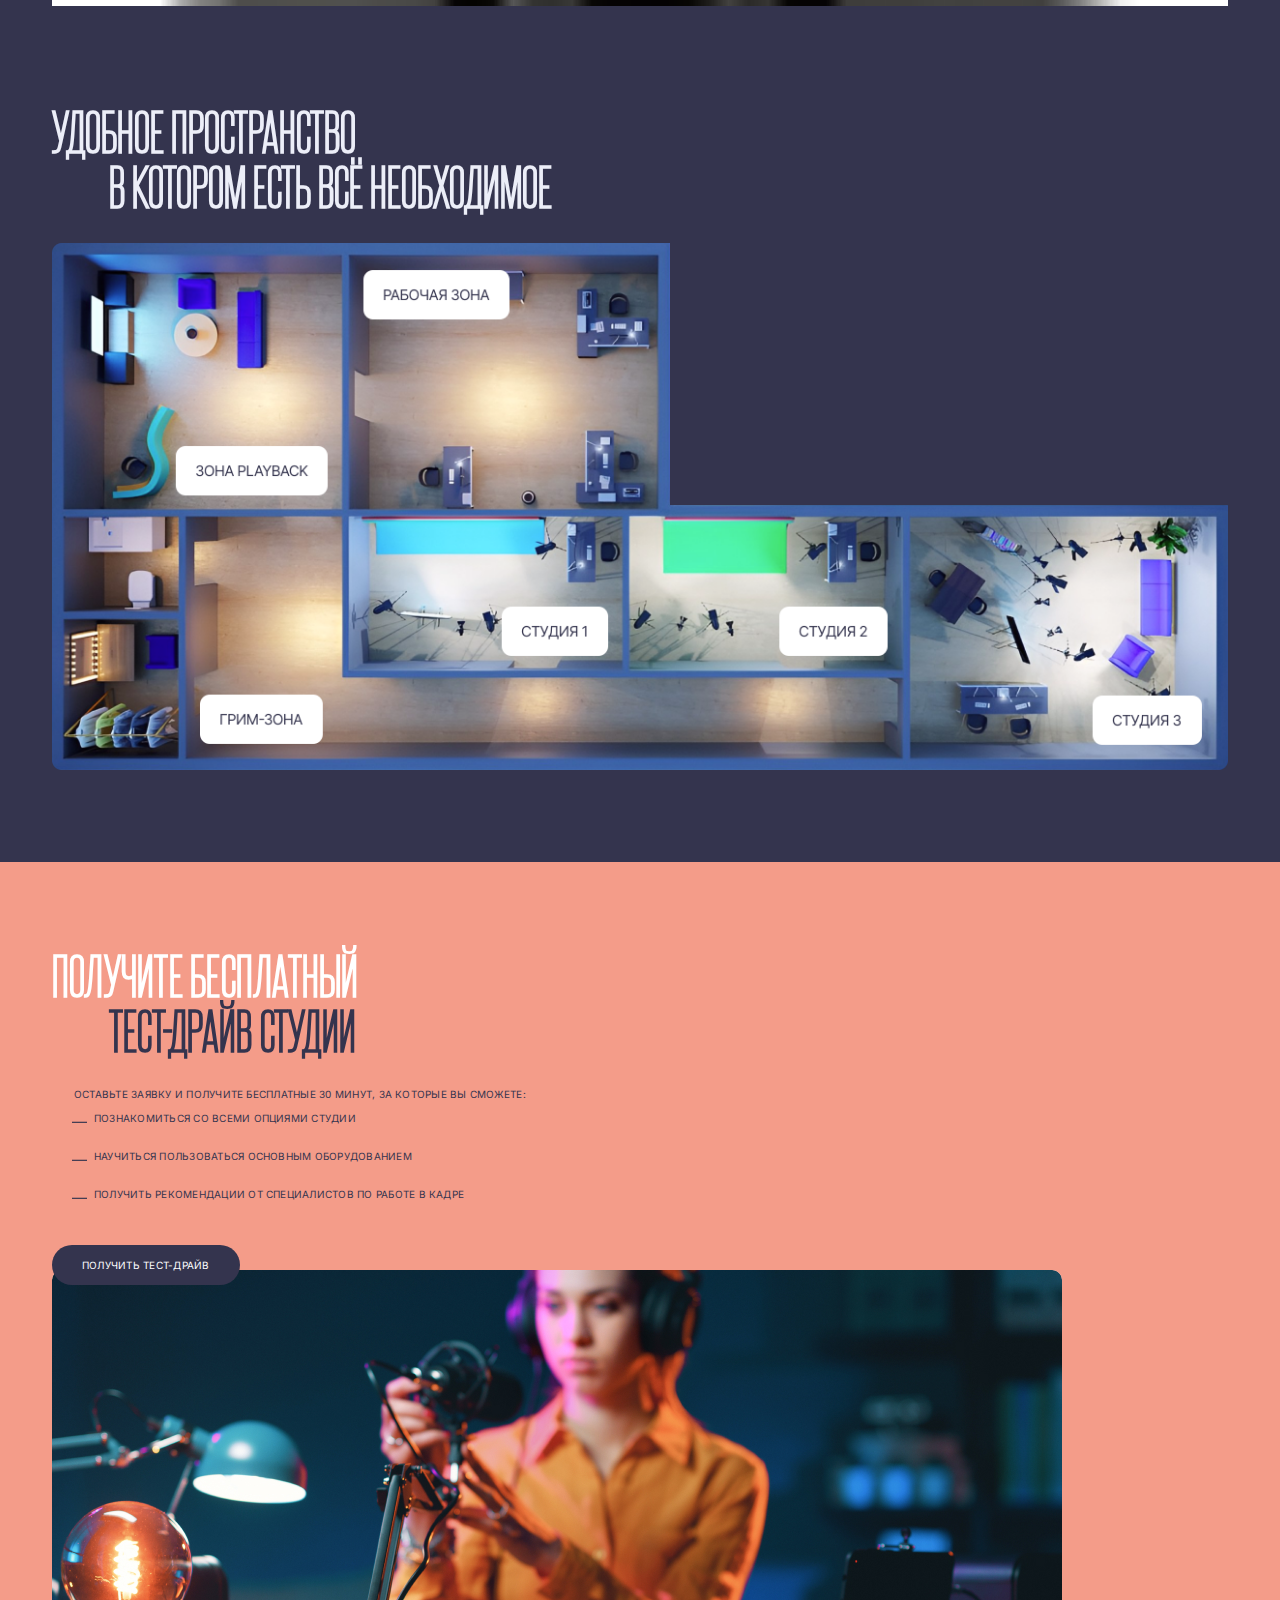
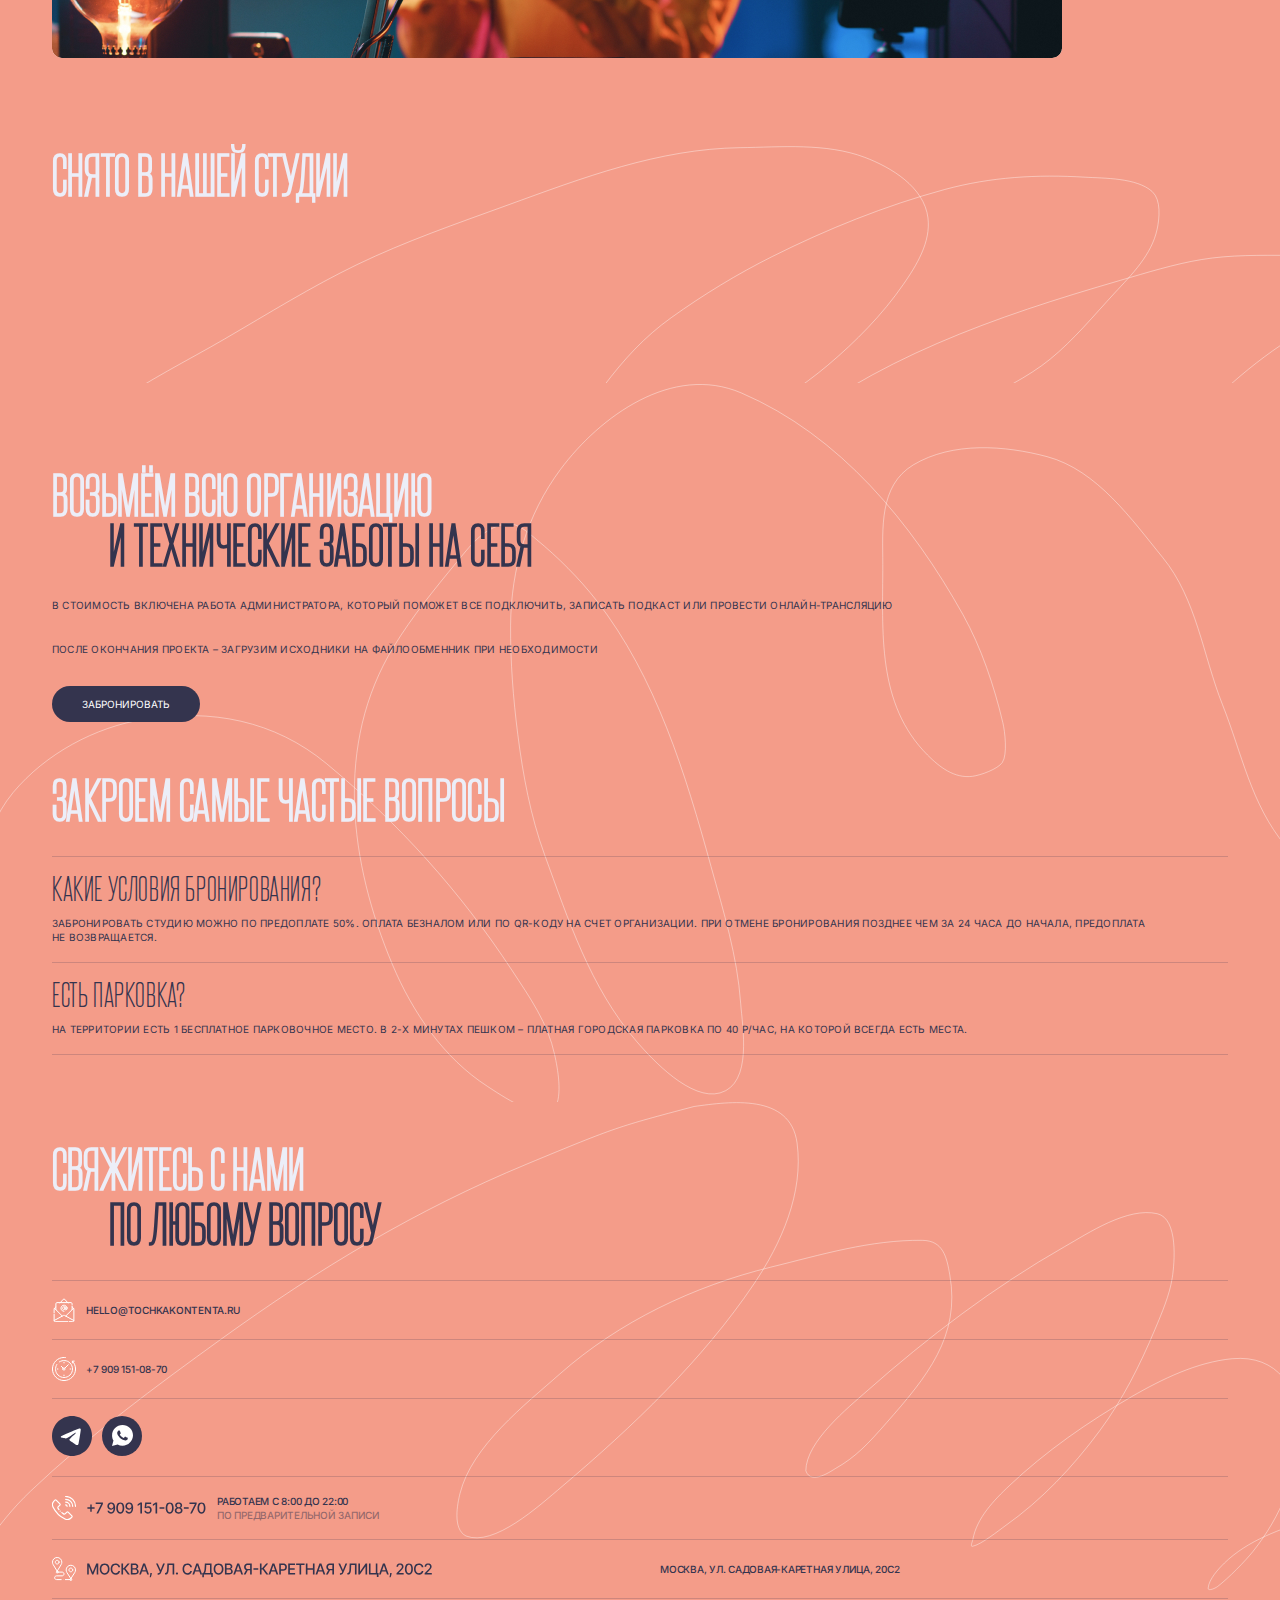
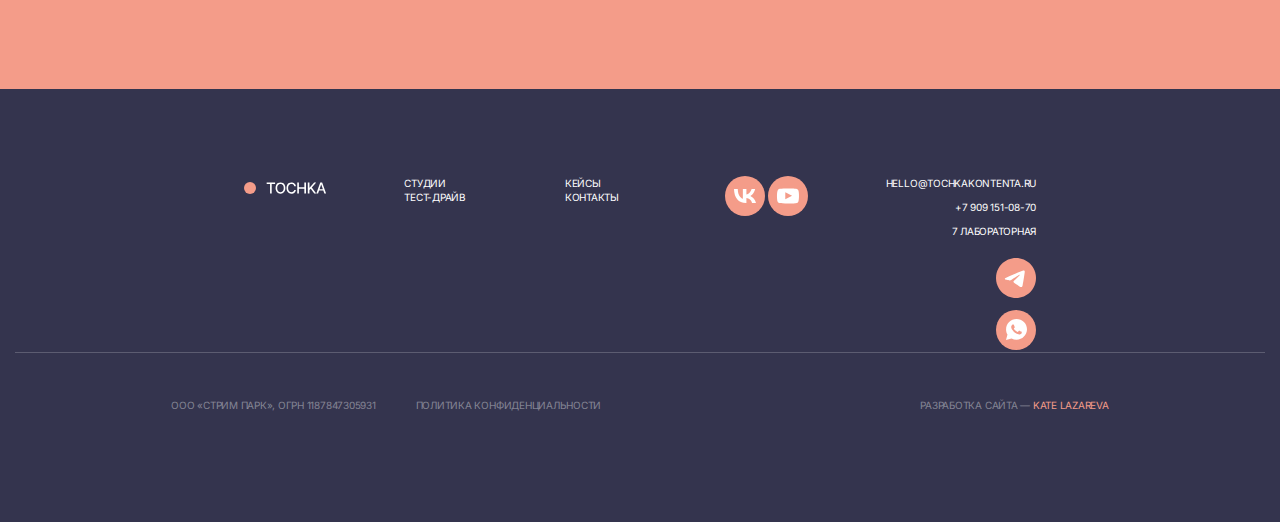
==== commit e4ac1cf0: "3" ====
--- a/index.html
+++ b/index.html
@@ -13,6 +13,9 @@
 <body>
     <header class="main-header">
         <div class="wrapper">
+            <a class="skip-link" href="#main">
+                Перейти к контенту
+            </a>
             <a href="#" class="logo-logo">
                 <img src="imgs/logo.svg" alt="логотип">
             </a>
@@ -32,10 +35,11 @@
             <button class="main-header__burger">
                 <img src="imgs/burger.svg" alt="бургер меню">
             </button>
+            
 
         </div>
     </header>
-    <main >
+    <main id='main'>
         <section class="section_1">
             <div class="wrapper" style="text-align: center;">
                 <p class="section_1__main-p">
@@ -446,8 +450,8 @@
                             <img src="imgs/time.svg" alt=""> +7 909 151-08-70
                         </li>
                         <li class="contact-list__item">
-                            <a href="#"><img src="imgs/telegram.svg" alt=""></a> 
-                            <a href="#"><img src="imgs/whatsapp.svg" alt=""></a>
+                            <a href="#"><img src="imgs/telegram.svg" alt="ссылка на телеграмм"></a> 
+                            <a href="#"><img src="imgs/whatsapp.svg" alt="ссылка на ватцап"></a>
                         </li>
                         <li class="contact-list__item">
                             <img src="imgs/working-hours.svg" alt="">
@@ -489,8 +493,8 @@
                             <a href="#" class="footer-content">+7 909 151-08-70</a>
                             <a href="grid.html" class="footer-content">7 лабораторная</a>
                             <a class="footer-content">
-                                <img src="imgs/telegram1.svg" alt="">
-                                <img src="imgs/whatsapp1.svg" alt="">
+                                <a href="#"><img src="imgs/telegram1.svg" alt="логотип телеграмм"></a>
+                                <a href="#"><img src="imgs/whatsapp1.svg" alt="логотип ватцапа"></a>
                             </a>
                         </div>
                     </li>
--- a/styles.css
+++ b/styles.css
@@ -189,7 +189,21 @@
     border: 2px solid var(--second-main);
     padding: 11px 28px;
 }
-
+.skip-link {
+    display: block;
+    position: absolute;
+    top: 0;
+    left: 50%;
+    padding: 10px 15px;
+    color: #18191c;
+    background: #10F3AF;
+    transform: translateY(-100%);
+    align-items: center;
+}
+  .skip-link:focus {
+    transform: translateY(20%);
+}
+    
 .section__bottom{
     margin: 20px 0;
     align-items: center;
